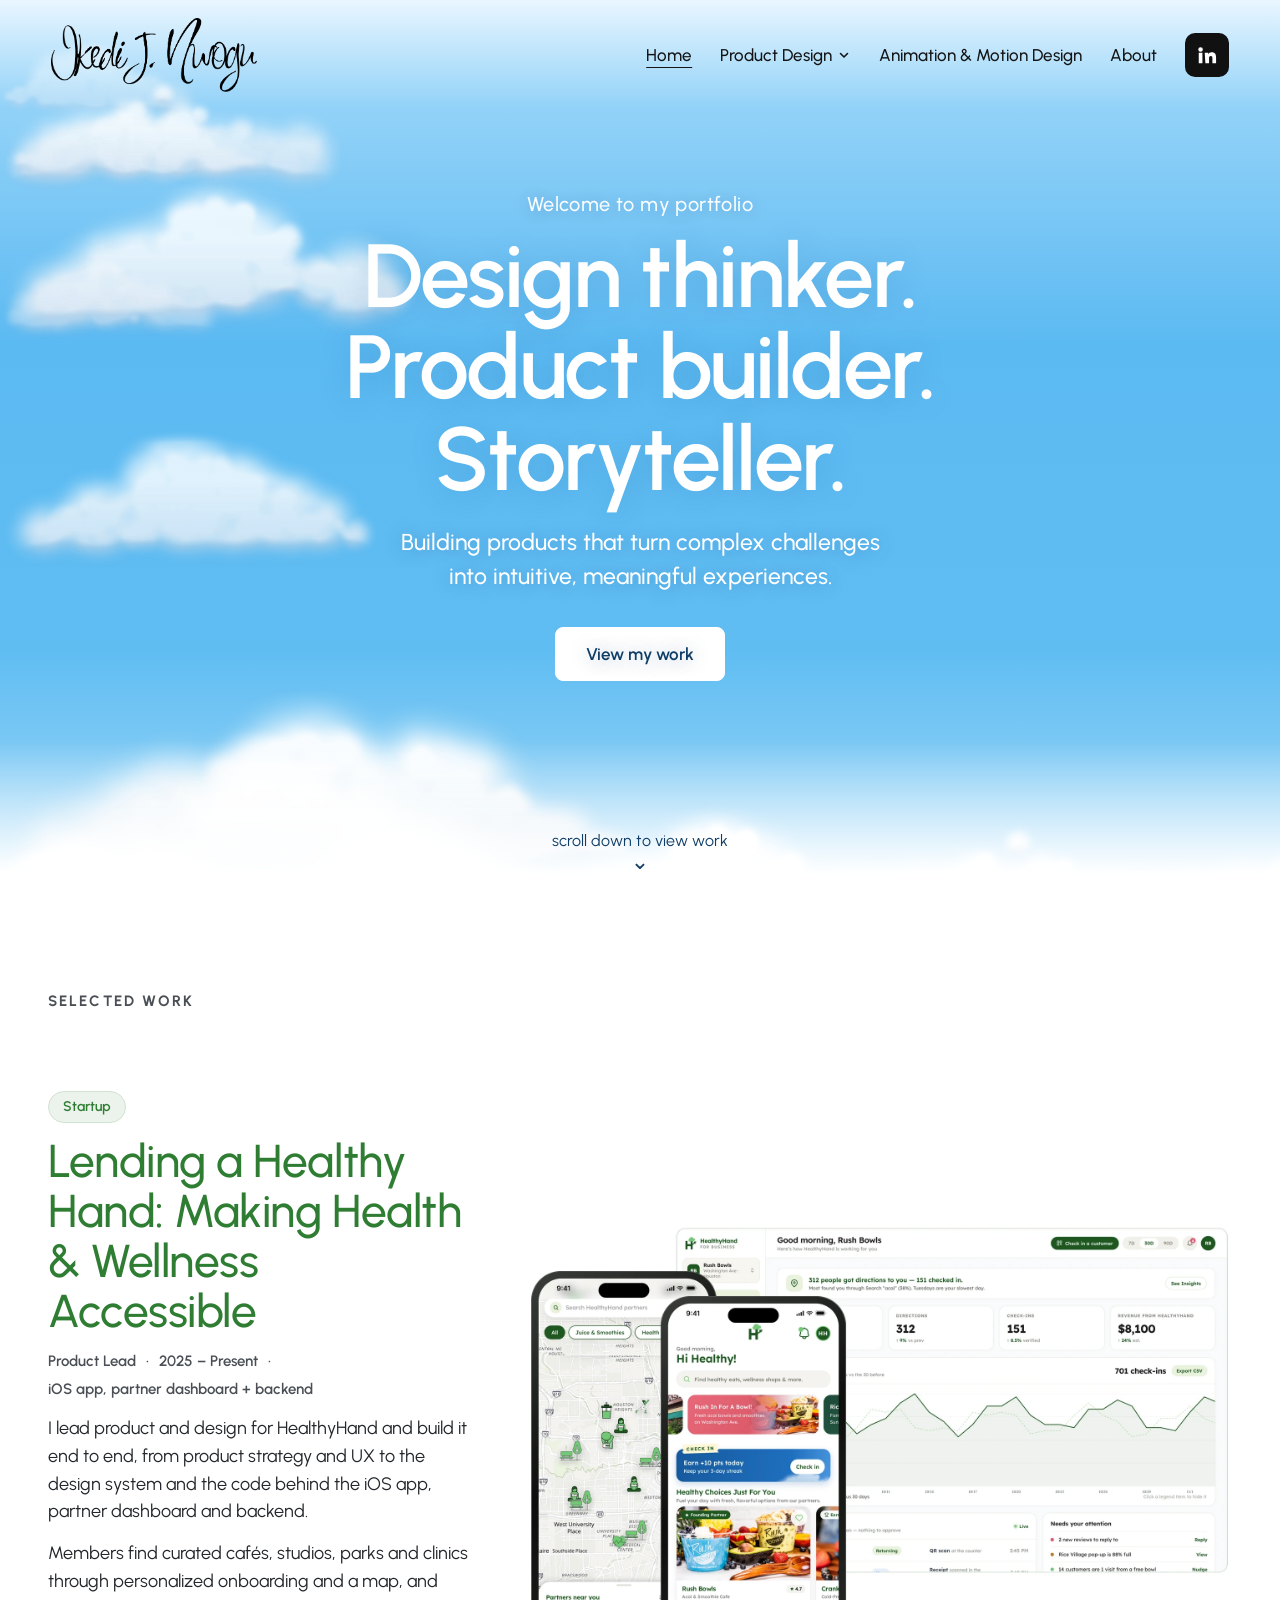
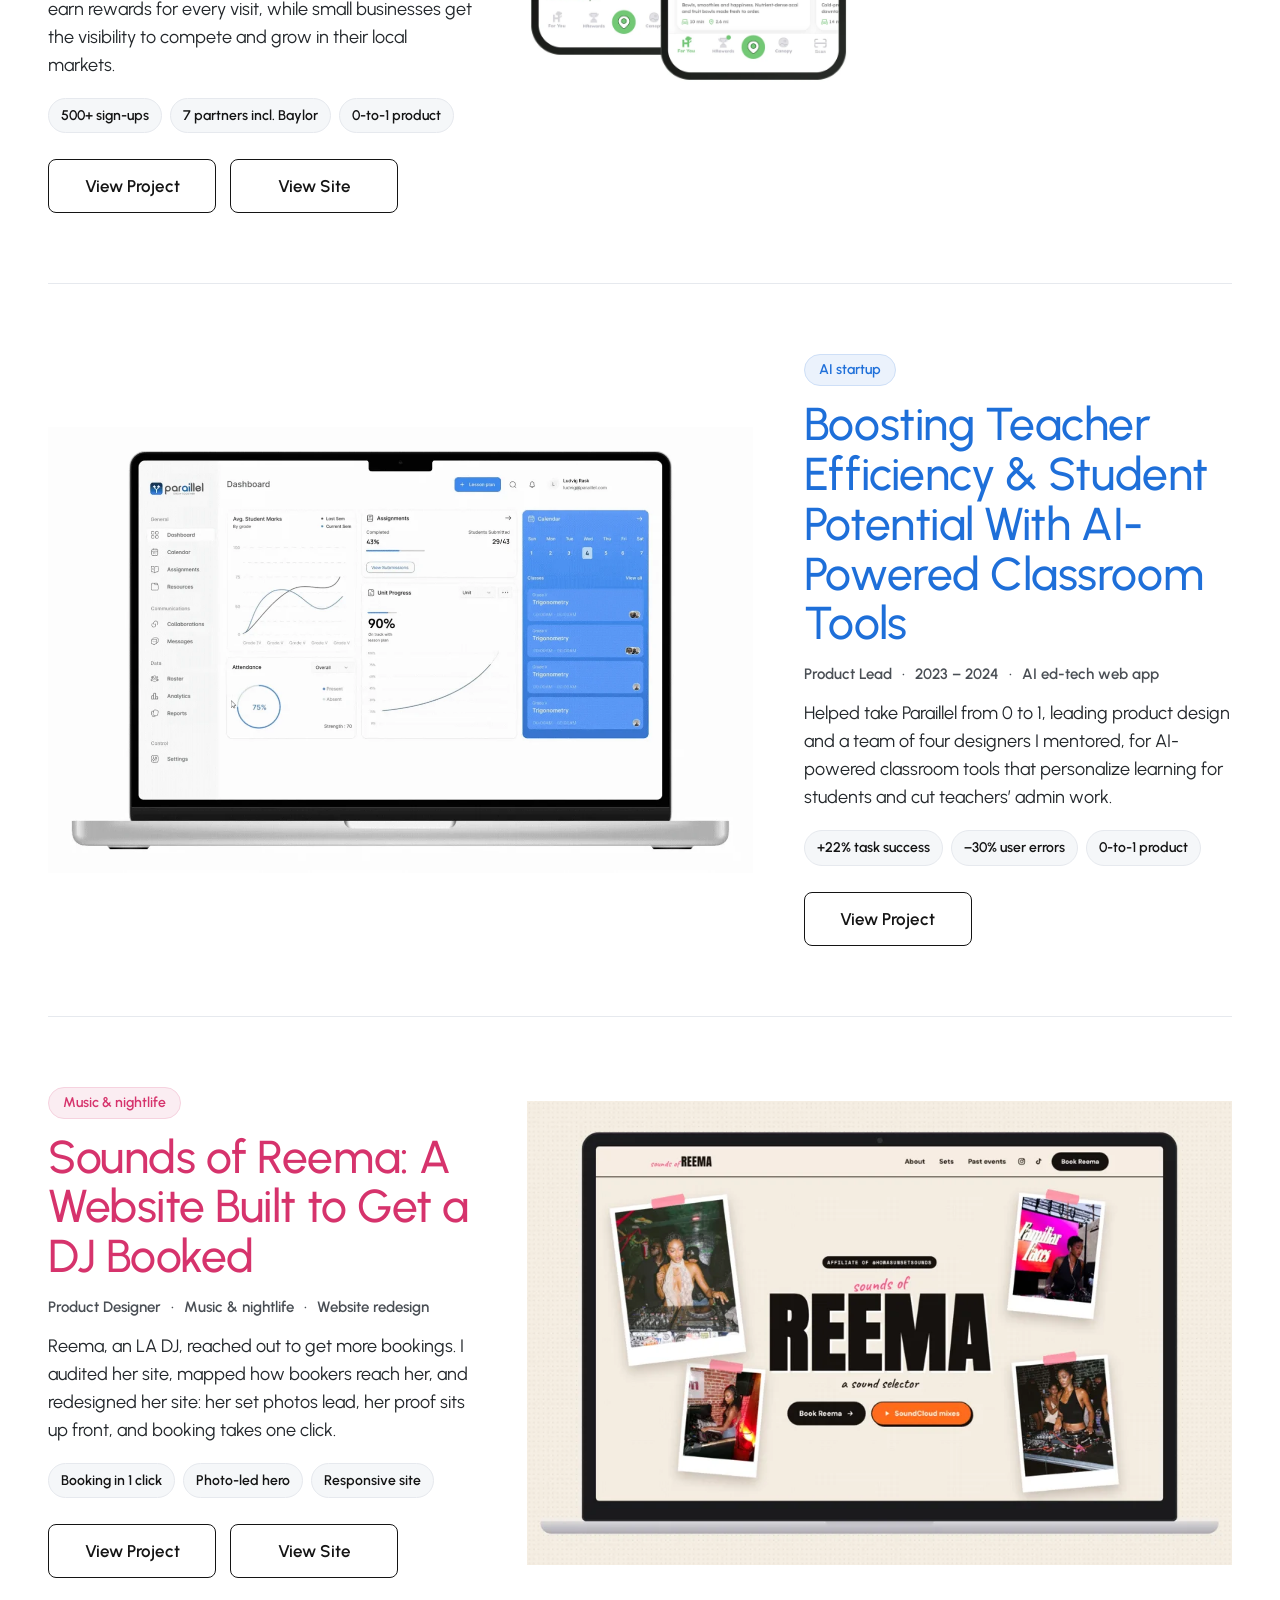
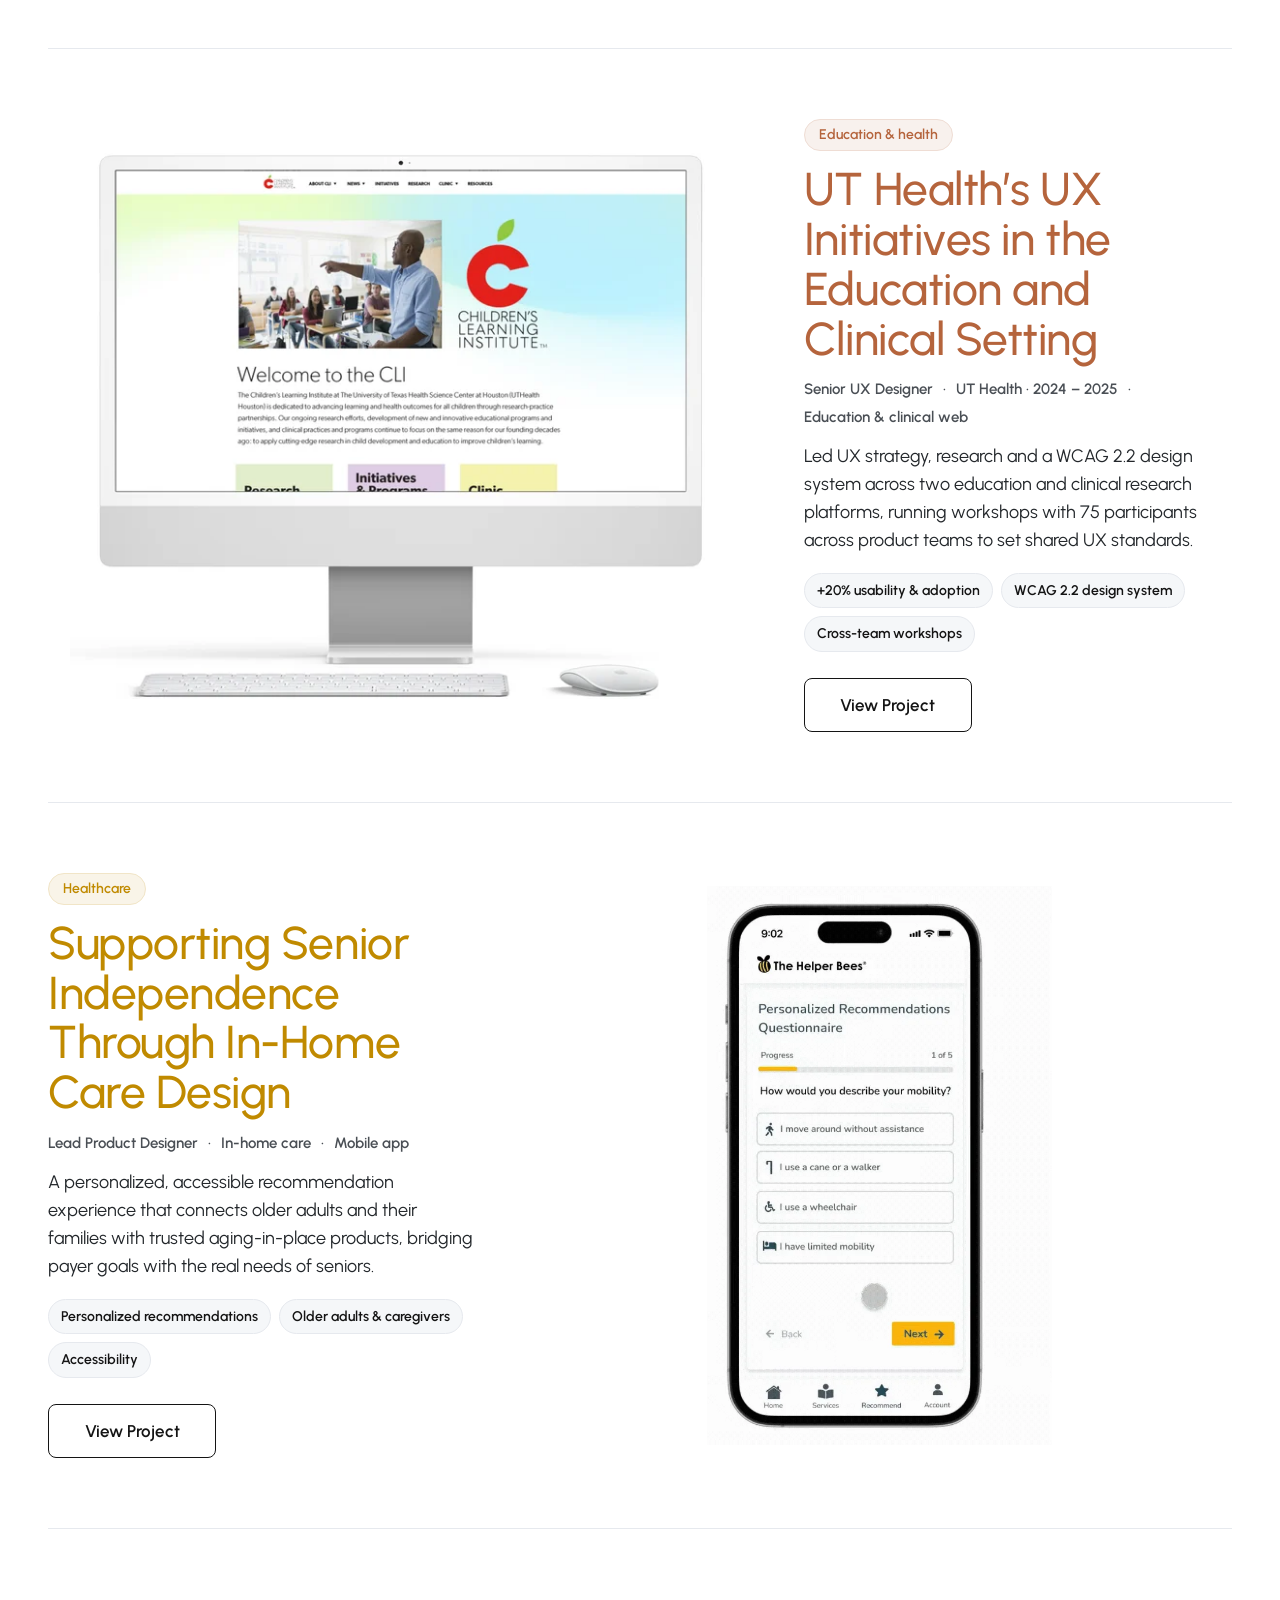
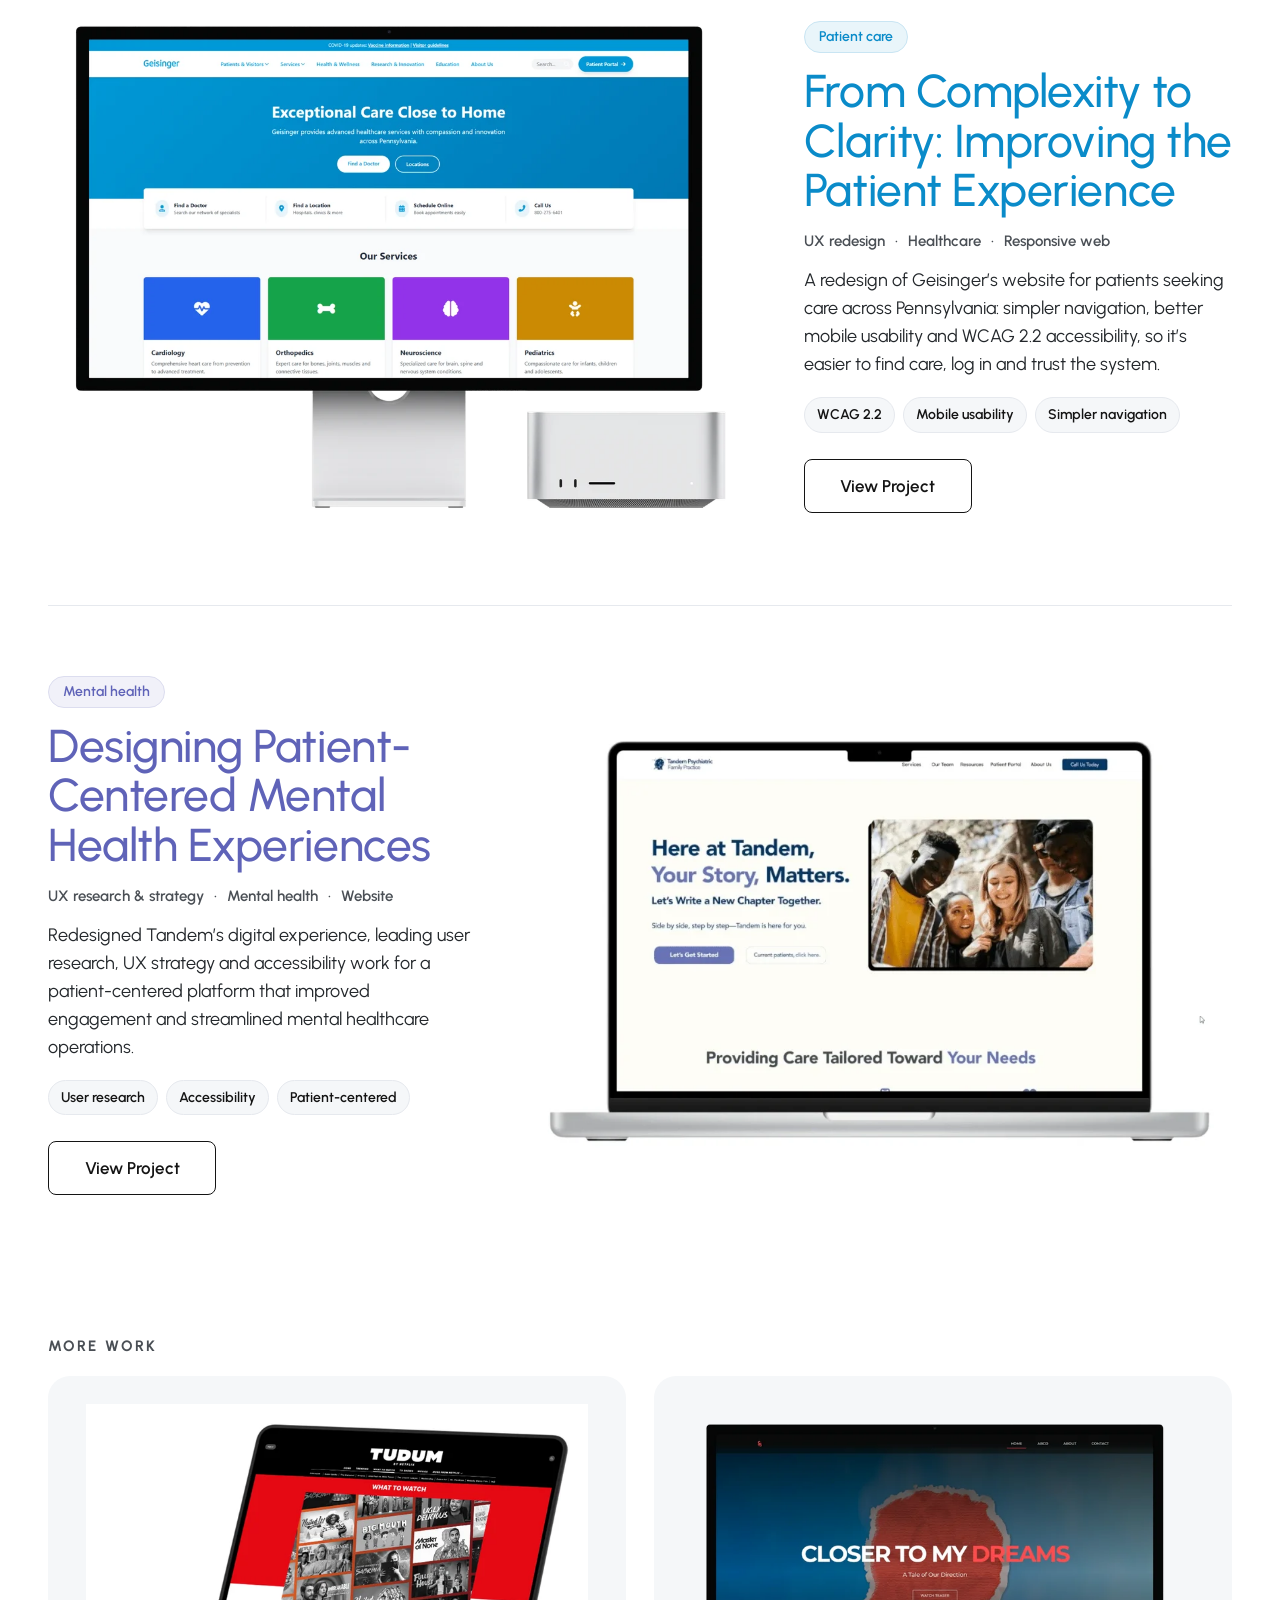
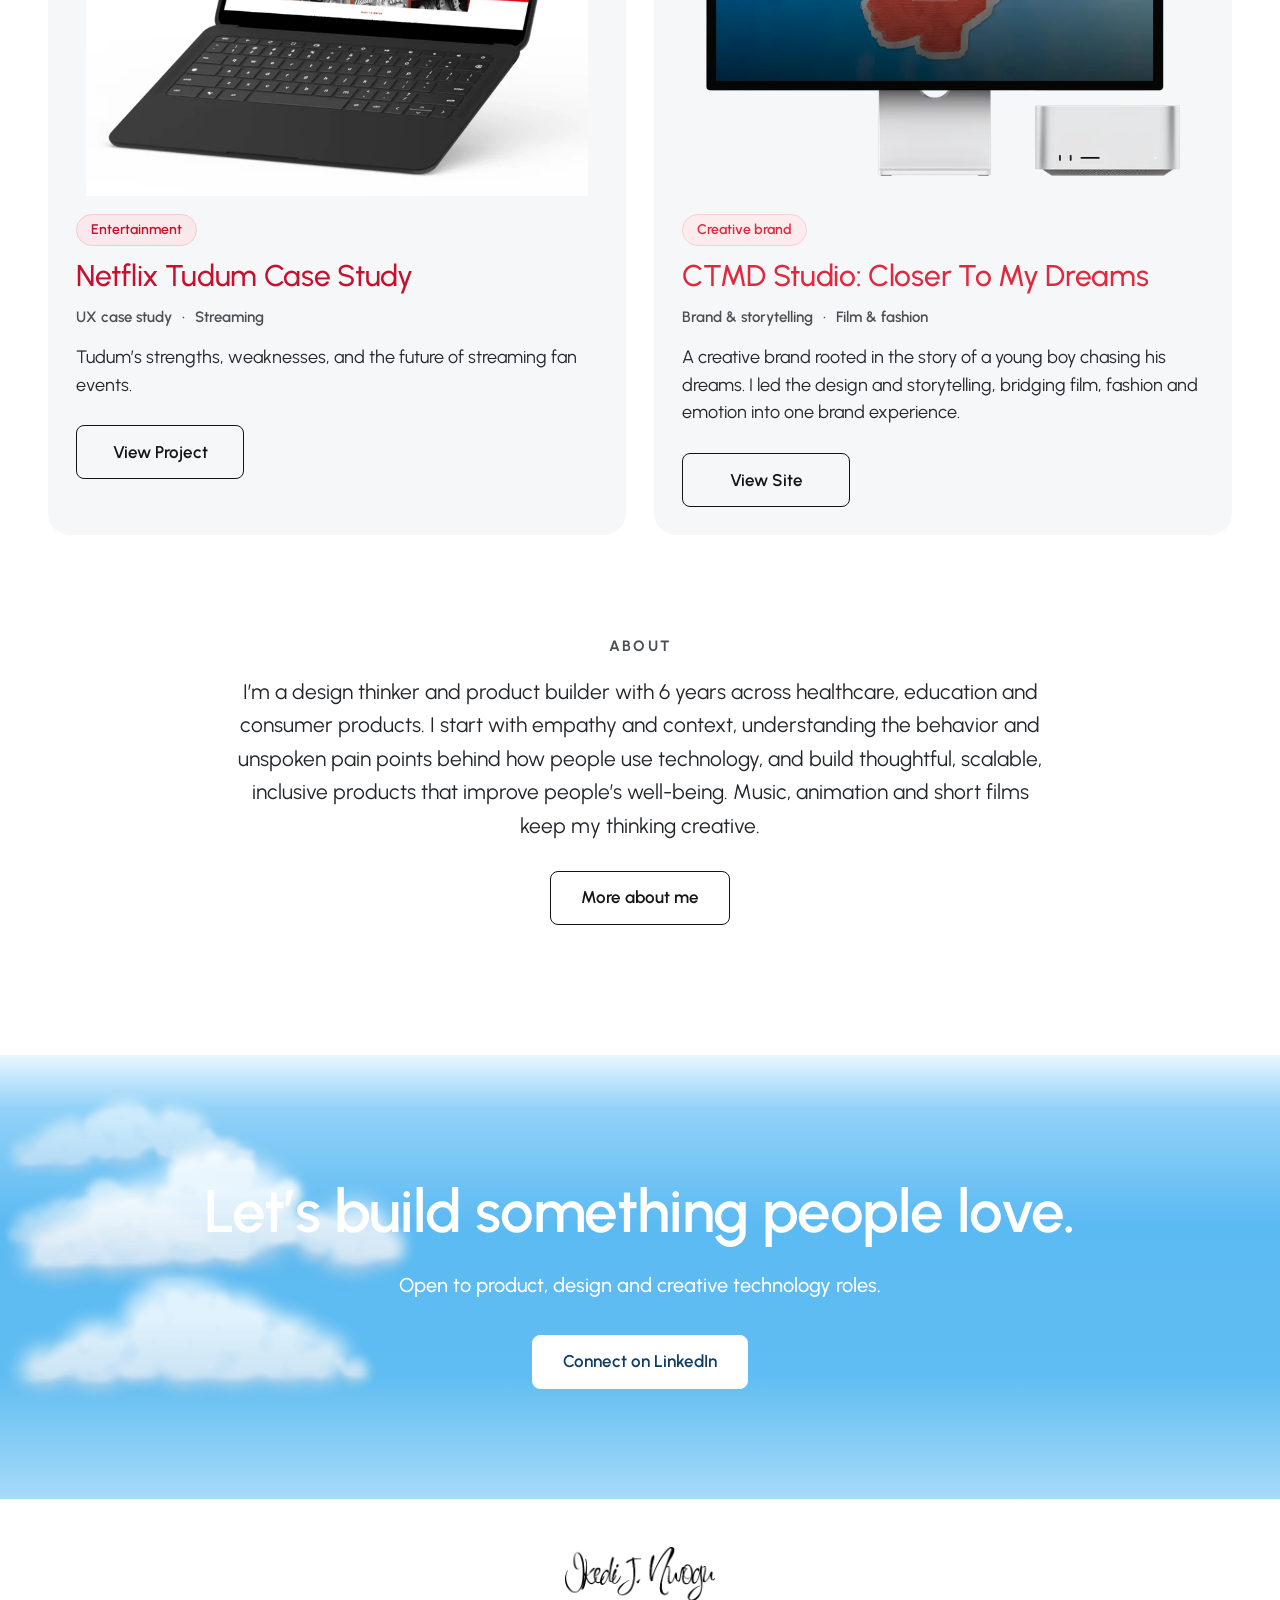
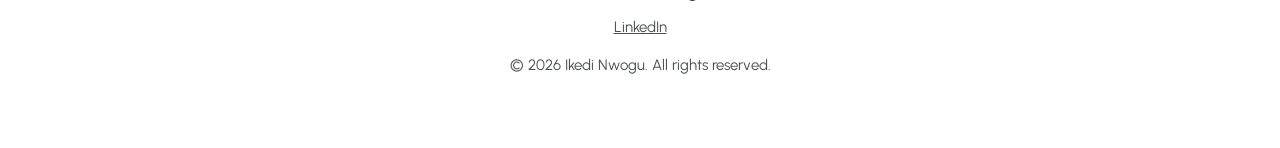
==== index.html @ 401be62c "Say site, not prototype, for Sounds of Reema; shorten HealthyHand to 500+ sign-ups Sounds of Reema: " ====
<!doctype html>
<html lang="en">
<head>
<meta charset="utf-8">
<meta name="viewport" content="width=device-width, initial-scale=1">
<title>Ikedi J. Nwogu · Design thinker, product builder, storyteller</title>
<meta name="description" content="Ikedi (Justice) Nwogu builds products that turn complex challenges into intuitive, meaningful experiences.">
<meta property="og:title" content="Ikedi J. Nwogu · Design thinker, product builder, storyteller">
<meta property="og:description" content="Ikedi (Justice) Nwogu builds products that turn complex challenges into intuitive, meaningful experiences.">
<meta property="og:image" content="https://www.ijnwogu.com/assets/img/og.jpg">
<meta property="og:url" content="https://www.ijnwogu.com/">
<meta name="twitter:card" content="summary_large_image">
<link rel="icon" href="assets/img/favicon.png">
<link rel="preload" href="assets/fonts/urbanist-latin-500-normal.woff2" as="font" type="font/woff2" crossorigin>
<link rel="stylesheet" href="css/site.css">
</head>
<body class="v-a">
<a class="skip" href="#main">Skip to content</a>
<header class="nav">
  <a class="logo" href="index.html" aria-label="Ikedi J. Nwogu, home"><img src="assets/img/signature.png" alt="Ikedi J. Nwogu" width="631" height="227"></a>
  <nav aria-label="Main">
    <a href="index.html" aria-current="page">Home</a>
    <div class="dd">
      <button class="dd-btn" aria-expanded="false" aria-controls="dd-cases">Product Design<svg viewBox="0 0 12 12" aria-hidden="true"><path d="M2.5 4.5 6 8l3.5-3.5" fill="none" stroke="currentColor" stroke-width="1.6" stroke-linecap="round" stroke-linejoin="round"/></svg></button>
      <div class="dd-menu" id="dd-cases"><a href="projects/healthyhand.html">Healthy Hand</a><a href="projects/paraillel.html">Paraillel</a><a href="projects/reema.html">Sounds of Reema</a><a href="projects/cli.html">UT Health X CLI</a><a href="projects/helper-bees.html">The Helper Bees</a><a href="https://ikejustis.github.io/geisinger-redesign/" target="_blank" rel="noopener">Geisinger</a><a href="projects/tandem.html">Tandem</a><a href="projects/tudum.html">Netflix Tudum Case Study</a></div>
    </div>
    <a href="motion.html">Animation &amp; Motion Design</a>
    <a href="about.html">About</a>
    <a class="li" href="https://www.linkedin.com/in/ikedi-j-nwogu-963736201/" target="_blank" rel="noopener" aria-label="LinkedIn"><svg viewBox="0 0 24 24" aria-hidden="true"><path fill="currentColor" d="M4.98 3.5a2.5 2.5 0 110 5 2.5 2.5 0 010-5zM3 9.5h4V21H3zM9.5 9.5h3.8v1.6h.06c.53-1 1.83-2.06 3.77-2.06 4.03 0 4.77 2.65 4.77 6.1V21h-4v-5.1c0-1.22-.02-2.78-1.7-2.78-1.7 0-1.96 1.33-1.96 2.7V21h-4z"/></svg></a>
  </nav>
</header>
<section class="sky hero" aria-label="Introduction">
  <div class="skyfx" aria-hidden="true">
  <div class="layer far" data-depth=".25"><img class="dc" src="assets/img/sky/cloud-0.webp" alt="" style="--top:14%;--w:260px;--dur:140s;--delay:-20s;--o:0.55"><img class="dc" src="assets/img/sky/cloud-3.webp" alt="" style="--top:30%;--w:220px;--dur:160s;--delay:-95s;--o:0.45"><img class="dc" src="assets/img/sky/cloud-5.webp" alt="" style="--top:8%;--w:200px;--dur:150s;--delay:-60s;--o:0.4"></div>
  <div class="layer mid" data-depth=".6"><img class="dc" src="assets/img/sky/cloud-1.webp" alt="" style="--top:22%;--w:420px;--dur:95s;--delay:-10s;--o:0.85"><img class="dc" src="assets/img/sky/cloud-2.webp" alt="" style="--top:48%;--w:380px;--dur:110s;--delay:-70s;--o:0.8"><img class="dc" src="assets/img/sky/cloud-4.webp" alt="" style="--top:12%;--w:340px;--dur:100s;--delay:-45s;--o:0.75"></div>
  <div class="layer near" data-depth="1"><img class="dc" src="assets/img/sky/cloud-0.webp" alt="" style="--top:74%;--w:640px;--dur:70s;--delay:-30s;--o:0.95"><img class="dc" src="assets/img/sky/cloud-2.webp" alt="" style="--top:80%;--w:560px;--dur:80s;--delay:-5s;--o:0.9"></div></div>
<div class="bank" aria-hidden="true"><img src="assets/img/sky/cloud-0.webp" alt="" style="--i:0"><img src="assets/img/sky/cloud-2.webp" alt="" style="--i:1"><img src="assets/img/sky/cloud-1.webp" alt="" style="--i:2"><img src="assets/img/sky/cloud-4.webp" alt="" style="--i:3"><img src="assets/img/sky/cloud-0.webp" alt="" style="--i:4"></div>
  <div class="hero-in">
    <p class="eyebrow">Welcome to my portfolio</p>
    <h1>Design thinker.<br>Product builder.<br>Storyteller.</h1>
    <p class="lede">Building products that turn complex challenges into intuitive, meaningful experiences.</p>
    <div class="hero-btns"><a class="btn solid" href="#work">View my work</a></div>
  </div>
  <a class="scroll" href="#work">scroll down to view work<span aria-hidden="true">⌄</span></a>
</section>
<main id="main" class="work">
  <span id="work" class="anchor"></span>
  <h2 class="sec">Selected work</h2>
  <article class="row" id="healthyhand"><div class="txt"><p class="pill" style="--c:#2E7D32">Startup</p><h3 class="ttl" style="color:#2E7D32">Lending a Healthy Hand: Making Health &amp; Wellness Accessible</h3><p class="meta">Product Lead<span aria-hidden="true">·</span>2025 – Present<span aria-hidden="true">·</span>iOS app, partner dashboard + backend</p><p class="body">I lead product and design for HealthyHand and build it end to end, from product strategy and UX to the design system and the code behind the iOS app, partner dashboard and backend.</p><p class="body">Members find curated cafés, studios, parks and clinics through personalized onboarding and a map, and earn rewards for every visit, while small businesses get the visibility to compete and grow in their local markets.</p><ul class="chips"><li>500+ sign-ups</li><li>7 partners incl. Baylor</li><li>0-to-1 product</li></ul><div class="btns"><a class="btn" href="projects/healthyhand.html">View Project</a><a class="btn" href="https://www.healthyhand.co" target="_blank" rel="noopener">View Site</a></div></div><div class="pic"><img class="shot" src="assets/img/healthyhand.webp" alt="HealthyHand For You and Map screens on two iPhones in front of the partner business dashboard" loading="lazy" decoding="async"></div></article><article class="row flip" id="paraillel"><div class="txt"><p class="pill" style="--c:#1E6FD9">AI startup</p><h3 class="ttl" style="color:#1E6FD9">Boosting Teacher Efficiency &amp; Student Potential With AI-Powered Classroom Tools</h3><p class="meta">Product Lead<span aria-hidden="true">·</span>2023 – 2024<span aria-hidden="true">·</span>AI ed-tech web app</p><p class="body">Helped take Paraillel from 0 to 1, leading product design and a team of four designers I mentored, for AI-powered classroom tools that personalize learning for students and cut teachers’ admin work.</p><ul class="chips"><li>+22% task success</li><li>−30% user errors</li><li>0-to-1 product</li></ul><div class="btns"><a class="btn" href="projects/paraillel.html">View Project</a></div></div><div class="pic"><video class="shot" src="assets/video/paraillel.mp4" poster="assets/img/paraillel.webp" autoplay muted loop playsinline preload="metadata" aria-label="Walkthrough of the Paraillel teacher dashboard and assignments on a laptop"></video></div></article><article class="row" id="reema"><div class="txt"><p class="pill" style="--c:#D6336C">Music &amp; nightlife</p><h3 class="ttl" style="color:#D6336C">Sounds of Reema: A Website Built to Get a DJ Booked</h3><p class="meta">Product Designer<span aria-hidden="true">·</span>Music &amp; nightlife<span aria-hidden="true">·</span>Website redesign</p><p class="body">Reema, an LA DJ, reached out to get more bookings. I audited her site, mapped how bookers reach her, and redesigned her site: her set photos lead, her proof sits up front, and booking takes one click.</p><ul class="chips"><li>Booking in 1 click</li><li>Photo-led hero</li><li>Responsive site</li></ul><div class="btns"><a class="btn" href="projects/reema.html">View Project</a><a class="btn" href="projects/reema-prototype/">View Site</a></div></div><div class="pic"><img class="shot" src="assets/img/reema.webp" alt="The redesigned Sounds of Reema site on a laptop" loading="lazy" decoding="async"></div></article><article class="row flip" id="cli"><div class="txt"><p class="pill" style="--c:#B5643C">Education &amp; health</p><h3 class="ttl" style="color:#B5643C">UT Health’s UX Initiatives in the Education and Clinical Setting</h3><p class="meta">Senior UX Designer<span aria-hidden="true">·</span>UT Health · 2024 – 2025<span aria-hidden="true">·</span>Education &amp; clinical web</p><p class="body">Led UX strategy, research and a WCAG 2.2 design system across two education and clinical research platforms, running workshops with 75 participants across product teams to set shared UX standards.</p><ul class="chips"><li>+20% usability &amp; adoption</li><li>WCAG 2.2 design system</li><li>Cross-team workshops</li></ul><div class="btns"><a class="btn" href="projects/cli.html">View Project</a></div></div><div class="pic"><img class="shot" src="assets/img/cli.webp" alt="Children’s Learning Institute website on an iMac" loading="lazy" decoding="async"></div></article><article class="row" id="helperbees"><div class="txt"><p class="pill" style="--c:#C08A00">Healthcare</p><h3 class="ttl" style="color:#C08A00">Supporting Senior Independence Through In-Home Care Design</h3><p class="meta">Lead Product Designer<span aria-hidden="true">·</span>In-home care<span aria-hidden="true">·</span>Mobile app</p><p class="body">A personalized, accessible recommendation experience that connects older adults and their families with trusted aging-in-place products, bridging payer goals with the real needs of seniors.</p><ul class="chips"><li>Personalized recommendations</li><li>Older adults &amp; caregivers</li><li>Accessibility</li></ul><div class="btns"><a class="btn" href="projects/helper-bees.html">View Project</a></div></div><div class="pic"><video class="shot tall" src="assets/video/hb-flow.mp4" poster="assets/img/hb/flow-poster.webp" autoplay muted loop playsinline preload="metadata" aria-label="The Helper Bees recommendations questionnaire on an iPhone, step by step"></video></div></article><article class="row flip" id="geisinger"><div class="txt"><p class="pill" style="--c:#0A8BC9">Patient care</p><h3 class="ttl" style="color:#0A8BC9">From Complexity to Clarity: Improving the Patient Experience</h3><p class="meta">UX redesign<span aria-hidden="true">·</span>Healthcare<span aria-hidden="true">·</span>Responsive web</p><p class="body">A redesign of Geisinger’s website for patients seeking care across Pennsylvania: simpler navigation, better mobile usability and WCAG 2.2 accessibility, so it’s easier to find care, log in and trust the system.</p><ul class="chips"><li>WCAG 2.2</li><li>Mobile usability</li><li>Simpler navigation</li></ul><div class="btns"><a class="btn" href="https://ikejustis.github.io/geisinger-redesign/" target="_blank" rel="noopener">View Project</a></div></div><div class="pic"><img class="shot" src="assets/img/geisinger.webp" alt="Redesigned Geisinger website on a desktop monitor" loading="lazy" decoding="async"></div></article><article class="row" id="tandem"><div class="txt"><p class="pill" style="--c:#5F63B8">Mental health</p><h3 class="ttl" style="color:#5F63B8">Designing Patient-Centered Mental Health Experiences</h3><p class="meta">UX research &amp; strategy<span aria-hidden="true">·</span>Mental health<span aria-hidden="true">·</span>Website</p><p class="body">Redesigned Tandem’s digital experience, leading user research, UX strategy and accessibility work for a patient-centered platform that improved engagement and streamlined mental healthcare operations.</p><ul class="chips"><li>User research</li><li>Accessibility</li><li>Patient-centered</li></ul><div class="btns"><a class="btn" href="projects/tandem.html">View Project</a></div></div><div class="pic"><img class="shot" src="assets/img/tandem.webp" alt="Tandem Psychiatric website on a laptop" loading="lazy" decoding="async"></div></article>
  <section class="more" aria-labelledby="more-h"><h2 id="more-h" class="sec">More work</h2><div class="more-grid"><article class="mini" id="tudum"><div class="pic"><img class="shot" src="assets/img/tudum.webp" alt="Netflix Tudum site on a laptop" loading="lazy" decoding="async"></div><div class="txt"><p class="pill" style="--c:#C8102E">Entertainment</p><h3 class="ttl" style="color:#C8102E">Netflix Tudum Case Study</h3><p class="meta">UX case study<span aria-hidden="true">·</span>Streaming</p><p class="body">Tudum’s strengths, weaknesses, and the future of streaming fan events.</p><div class="btns"><a class="btn" href="projects/tudum.html">View Project</a></div></div></article><article class="mini" id="ctmd"><div class="pic"><img class="shot" src="assets/img/ctmd.webp" alt="CTMD Studio website on a desktop monitor" loading="lazy" decoding="async"></div><div class="txt"><p class="pill" style="--c:#E0283F">Creative brand</p><h3 class="ttl" style="color:#E0283F">CTMD Studio: Closer To My Dreams</h3><p class="meta">Brand &amp; storytelling<span aria-hidden="true">·</span>Film &amp; fashion</p><p class="body">A creative brand rooted in the story of a young boy chasing his dreams. I led the design and storytelling, bridging film, fashion and emotion into one brand experience.</p><div class="btns"><a class="btn" href="https://www.ctmdstudio.com/#home-section" target="_blank" rel="noopener">View Site</a></div></div></article></div></section>
  <section class="about" aria-labelledby="about-h">
    <h2 id="about-h" class="sec">About</h2>
    <p>I’m a design thinker and product builder with 6 years across healthcare, education and consumer products. I start with empathy and context, understanding the behavior and unspoken pain points behind how people use technology, and build thoughtful, scalable, inclusive products that improve people’s well-being. Music, animation and short films keep my thinking creative.</p>
    <a class="btn" href="about.html">More about me</a>
  </section>
</main>
<section class="sky contact" aria-labelledby="contact-h">
  <div class="skyfx" aria-hidden="true">
  <div class="layer far" data-depth=".25"><img class="dc" src="assets/img/sky/cloud-0.webp" alt="" style="--top:14%;--w:260px;--dur:140s;--delay:-20s;--o:0.55"><img class="dc" src="assets/img/sky/cloud-3.webp" alt="" style="--top:30%;--w:220px;--dur:160s;--delay:-95s;--o:0.45"></div>
  <div class="layer mid" data-depth=".6"><img class="dc" src="assets/img/sky/cloud-1.webp" alt="" style="--top:22%;--w:420px;--dur:95s;--delay:-10s;--o:0.85"><img class="dc" src="assets/img/sky/cloud-2.webp" alt="" style="--top:48%;--w:380px;--dur:110s;--delay:-70s;--o:0.8"></div></div>
  <h2 id="contact-h">Let’s build something people love.</h2>
  <p>Open to product, design and creative technology roles.</p>
  <div class="hero-btns"><a class="btn solid" href="https://www.linkedin.com/in/ikedi-j-nwogu-963736201/" target="_blank" rel="noopener">Connect on LinkedIn</a></div>
</section>
<footer class="foot">
  <img src="assets/img/signature.png" alt="Ikedi J. Nwogu" width="631" height="227">
  <p><a class="foot-li" href="https://www.linkedin.com/in/ikedi-j-nwogu-963736201/" target="_blank" rel="noopener">LinkedIn</a></p>
  <p>© <span id="yr">2026</span> Ikedi Nwogu. All rights reserved.</p>
</footer>
<script>
document.getElementById('yr').textContent = new Date().getFullYear();
/* Every page opens at the top: clicking a project, in the list or the dropdown, starts its case study
   from the beginning. Links to a section (#…) and the browser's Back button keep their place. */
(function () {
  var entry = performance.getEntriesByType && performance.getEntriesByType('navigation')[0];
  if (location.hash || (entry && entry.type !== 'navigate')) return;
  /* Keep putting it back at the top while the page settles, until the visitor scrolls themselves. */
  var moved = false;
  ['wheel', 'touchstart', 'keydown'].forEach(function (t) { addEventListener(t, function () { moved = true; }, { passive: true, once: true }); });
  function toTop() { if (!moved) window.scrollTo({ top: 0, left: 0, behavior: 'instant' }); }
  toTop(); addEventListener('load', function () { toTop(); setTimeout(toTop, 150); setTimeout(toTop, 450); });
})();
/* The logo goes to the top of the home page. On the home page itself it glides back up. */
(function () {
  var logo = document.querySelector('.logo');
  if (!logo) return;
  logo.addEventListener('click', function (e) {
    if (new URL(logo.href, location.href).pathname !== location.pathname) return;
    e.preventDefault();
    var still = matchMedia('(prefers-reduced-motion: reduce)').matches;
    window.scrollTo({ top: 0, behavior: still ? 'instant' : 'smooth' });
    if (location.hash) history.replaceState(null, '', location.pathname + location.search);
  });
})();
/* Product Design dropdown: opens on hover (desktop) and on tap or Enter;
   Escape or a click elsewhere closes it. */
(function () {
  var dd = document.querySelector('.dd'), btn = dd && dd.querySelector('.dd-btn');
  if (!btn) return;
  function set(open) { dd.classList.toggle('open', open); btn.setAttribute('aria-expanded', open); }
  btn.addEventListener('click', function () { set(!dd.classList.contains('open')); });
  document.addEventListener('click', function (e) { if (!dd.contains(e.target)) set(false); });
  document.addEventListener('keydown', function (e) { if (e.key === 'Escape' && dd.classList.contains('open')) { set(false); btn.focus(); } });
})();
/* Living sky parallax: each cloud layer moves with the mouse and the scroll by its depth. */
(function () {
  var layers = [].slice.call(document.querySelectorAll('.skyfx .layer'));
  if (!layers.length || matchMedia('(prefers-reduced-motion: reduce)').matches) return;
  var mx = 0, my = 0, queued = false;
  function apply() {
    queued = false;
    layers.forEach(function (l) {
      var d = +l.dataset.depth, top = l.parentNode.getBoundingClientRect().top;
      l.style.transform = 'translate3d(' + (mx * d * 28) + 'px,' + (my * d * 16 + Math.min(0, top) * d * .35) + 'px,0)';
    });
  }
  function queue() { if (!queued) { queued = true; requestAnimationFrame(apply); } }
  addEventListener('pointermove', function (e) { mx = e.clientX / innerWidth - .5; my = e.clientY / innerHeight - .5; queue(); }, { passive: true });
  addEventListener('scroll', queue, { passive: true });
})();
</script>
</body>
</html>
---- css/site.css ----
/* Ikedi J. Nwogu portfolio. Body classes: v-a (classic rows), v-b (sky behind
   everything, projects on white cards), v-c (sky hero, grid of tiles). */
@font-face { font-family: Urbanist; src: url(../assets/fonts/urbanist-latin-300-normal.woff2) format('woff2'); font-weight: 300; font-display: swap; }
@font-face { font-family: Urbanist; src: url(../assets/fonts/urbanist-latin-400-normal.woff2) format('woff2'); font-weight: 400; font-display: swap; }
@font-face { font-family: Urbanist; src: url(../assets/fonts/urbanist-latin-500-normal.woff2) format('woff2'); font-weight: 500; font-display: swap; }
@font-face { font-family: Urbanist; src: url(../assets/fonts/urbanist-latin-600-normal.woff2) format('woff2'); font-weight: 600; font-display: swap; }
@font-face { font-family: Urbanist; src: url(../assets/fonts/urbanist-latin-700-normal.woff2) format('woff2'); font-weight: 700; font-display: swap; }

:root {
  --ink: #141414; --muted: #4a4f55; --line: #e6e9ee; --bg: #ffffff; --soft: #f5f7f9;
  --sky: linear-gradient(180deg, #e9f6ff 0%, #92d2f8 12%, #5cbaf2 38%, #5fbdf2 72%, #a6daf8 100%);
  --max: 1240px; --r: 22px;
}
* { box-sizing: border-box; }
html { scroll-behavior: smooth; }
body { margin: 0; font-family: Urbanist, system-ui, -apple-system, 'Segoe UI', sans-serif; color: var(--ink); background: var(--bg); font-size: 18px; line-height: 1.55; -webkit-font-smoothing: antialiased; }
img { max-width: 100%; display: block; }
a { color: inherit; }
.skip { position: absolute; left: -999px; top: 8px; background: #fff; padding: 8px 14px; border-radius: 8px; z-index: 50; }
.skip:focus { left: 12px; }
:focus-visible { outline: 3px solid #1E6FD9; outline-offset: 3px; border-radius: 6px; }

/* ── Nav ── */
.nav { position: absolute; top: 0; left: 0; right: 0; z-index: 10; display: flex; align-items: center; justify-content: space-between; padding: 18px clamp(20px, 4vw, 64px); }
.logo img { height: 74px; width: auto; }
.nav nav { display: flex; align-items: center; gap: clamp(14px, 2.2vw, 32px); font-size: 17px; font-weight: 500; }
.nav nav a { text-decoration: none; }
.nav nav a:not(.li):hover { text-decoration: underline; text-underline-offset: 6px; }
.li { width: 44px; height: 44px; border-radius: 10px; background: #111; color: #fff; display: grid; place-items: center; }
.li svg { width: 22px; height: 22px; }

/* ── Sky ── */
.sky { position: relative; overflow: hidden; background: var(--sky); color: #fff; }
.cl { position: absolute; pointer-events: none; user-select: none; opacity: .9; animation: drift 60s linear infinite alternate; }
.c0 { width: 620px; left: -160px; bottom: -40px; }
.c1 { width: 560px; right: -140px; top: 90px; animation-duration: 75s; }
.c4 { width: 420px; left: 38%; top: 54%; opacity: .55; animation-duration: 90s; }
@keyframes drift { from { transform: translateX(0); } to { transform: translateX(80px); } }
@media (prefers-reduced-motion: reduce) { .cl { animation: none; } html { scroll-behavior: auto; } }

.hero { min-height: 100vh; display: flex; flex-direction: column; justify-content: center; align-items: center; text-align: center; padding: 140px 24px 90px; }
.hero-in { position: relative; z-index: 2; max-width: 980px; }
.eyebrow { margin: 0 0 10px; font-size: 20px; font-weight: 500; letter-spacing: .02em; opacity: .95; }
.hero h1 { margin: 0; font-size: clamp(44px, 7vw, 92px); line-height: 1.02; font-weight: 600; letter-spacing: -.02em; text-shadow: 0 2px 30px rgba(20, 80, 140, .18); }
.lede { margin: 22px auto 0; max-width: 620px; text-wrap: balance; font-size: clamp(18px, 2vw, 23px); font-weight: 500; line-height: 1.45; }
.hero-btns { display: flex; gap: 14px; justify-content: center; flex-wrap: wrap; margin-top: 34px; }
.scroll { position: absolute; bottom: 26px; left: 50%; transform: translateX(-50%); z-index: 2; text-decoration: none; font-size: 16px; display: flex; flex-direction: column; align-items: center; line-height: 1.1; }
.scroll span { font-size: 22px; }

/* ── Buttons ── */
.btn { display: inline-flex; align-items: center; justify-content: center; min-height: 54px; padding: 0 30px; border: 1.5px solid var(--ink); border-radius: 8px; text-decoration: none; font-weight: 600; font-size: 17px; background: transparent; transition: background .2s, color .2s, transform .2s; }
.btn:hover { background: var(--ink); color: #fff; }
.btn.solid { background: #fff; color: #0f3d66; border-color: #fff; }
.btn.solid:hover { background: #0f3d66; color: #fff; border-color: #0f3d66; }
.btn.ghost { color: #fff; border-color: rgba(255, 255, 255, .85); }
.btn.ghost:hover { background: rgba(255, 255, 255, .18); }

/* ── Work ── */
.work { max-width: 1360px; margin: 0 auto; padding: 90px clamp(20px, 4vw, 48px) 40px; }
.sec { margin: 0 0 8px; font-size: 15px; font-weight: 700; letter-spacing: .14em; text-transform: uppercase; color: var(--muted); }
.ttl { margin: 0; font-size: clamp(32px, 3.6vw, 48px); line-height: 1.08; font-weight: 500; letter-spacing: -.01em; }
.meta { margin: 14px 0 0; font-size: 15px; font-weight: 600; color: var(--muted); display: flex; flex-wrap: wrap; gap: 4px 10px; }
.body { margin: 14px 0 0; color: #23272b; max-width: 560px; }
.chips { list-style: none; padding: 0; margin: 18px 0 0; display: flex; flex-wrap: wrap; gap: 8px; }
.chips li { font-size: 14px; font-weight: 600; padding: 6px 12px; border-radius: 999px; background: var(--soft); border: 1px solid var(--line); }
.btns { display: flex; gap: 14px; flex-wrap: wrap; margin-top: 26px; }
/* Every project button is the same size, whatever its label. */
.btns .btn { min-width: 168px; }

.row { display: grid; grid-template-columns: minmax(0, .82fr) minmax(0, 1.35fr); gap: clamp(28px, 4vw, 64px); align-items: center; padding: 70px 0; }
.row.flip { grid-template-columns: minmax(0, 1.35fr) minmax(0, .82fr); }
.row + .row { border-top: 1px solid var(--line); }
.row.flip .txt { order: 2; }
.row .shot { width: 100%; height: auto; max-height: 600px; object-fit: contain; }
.row .shot.tall { width: auto; max-width: 100%; max-height: 560px; margin: 0 auto; }
video.shot { display: block; }

.more { margin-top: 70px; }
.more-grid { display: grid; grid-template-columns: 1fr 1fr; gap: 28px; margin-top: 18px; }
.mini { background: var(--soft); border-radius: var(--r); padding: 28px; display: flex; flex-direction: column; gap: 18px; }
.mini .ttl { font-size: 30px; }
.mini .shot { width: 100%; aspect-ratio: 4 / 3; object-fit: contain; }

.about { margin: 100px auto 90px; max-width: 820px; text-align: center; }
.about p { font-size: 21px; line-height: 1.6; margin: 16px 0 28px; color: #23272b; }

.contact { text-align: center; padding: 110px 24px; }
.contact h2 { position: relative; z-index: 2; margin: 0; font-size: clamp(34px, 5vw, 60px); font-weight: 600; letter-spacing: -.01em; }
.contact p { position: relative; z-index: 2; margin: 12px 0 0; font-size: 20px; font-weight: 500; }
.contact .hero-btns { position: relative; z-index: 2; }

.foot { text-align: center; padding: 48px 20px 56px; color: var(--muted); font-size: 15px; }
.foot img { height: 54px; width: auto; margin: 0 auto 10px; }

/* ── B: sky behind the whole page, projects on white cards ── */
.v-b { background: linear-gradient(180deg, #e9f6ff 0, #92d2f8 110px, #5cbaf2 420px, #5fbdf2 55%, #8fd0f7 85%, #cfeafb 100%); }
.v-b .work::before, .v-b .work::after { content: ''; position: absolute; width: 640px; height: 230px; background: url(../assets/img/pw-cloud-0.webp) center / contain no-repeat; opacity: .75; pointer-events: none; }
.v-b .work::before { left: -260px; top: 32%; }
.v-b .work::after { right: -280px; top: 64%; background-image: url(../assets/img/pw-cloud-1.webp); }
.v-b .row, .v-b .mini, .v-b .about { position: relative; z-index: 1; }
.v-b .work { position: relative; }
.v-b .sec { color: #fff; }
.v-b .work > .sec { text-align: center; font-size: 16px; }
.v-b .row { background: #fff; border-radius: 32px; padding: 54px; margin: 26px 0; box-shadow: 0 30px 60px -30px rgba(15, 60, 110, .45); border: 0; }
.v-b .row + .row { border-top: 0; }
.v-b .more .sec { text-align: center; }
.v-b .mini { background: #fff; box-shadow: 0 30px 60px -30px rgba(15, 60, 110, .45); }
.v-b .about { background: rgba(255, 255, 255, .92); border-radius: 32px; padding: 56px; max-width: none; }
.v-b .about .sec { color: var(--muted); }
.v-b .contact, .v-b .hero { background: transparent; }
.v-b .foot { color: #0f3d66; }

/* ── C: sky hero, then a grid of tiles ── */
.v-c .hero { min-height: 86vh; }
.tiles { display: grid; grid-template-columns: repeat(6, 1fr); gap: 26px; margin-top: 18px; }
.tile { grid-column: span 3; border-radius: 28px; overflow: hidden; background: color-mix(in srgb, var(--c) 7%, #fff); border: 1px solid color-mix(in srgb, var(--c) 16%, #fff); display: flex; flex-direction: column; }
.tile.big { grid-column: span 3; }
.tile .txt .body { max-width: none; }
.tile .pic { padding: 26px 26px 0; }
.tile .shot { width: 100%; aspect-ratio: 16 / 10; object-fit: contain; }
.tile .txt { padding: 22px 28px 30px; }
.tile .ttl { font-size: 26px; }
.tile.big .ttl { font-size: 32px; }
.tile .body { font-size: 16px; }
.tile .btn { min-height: 46px; padding: 0 22px; font-size: 15px; }

/* ── Small screens ── */
@media (max-width: 900px) {
  .nav { flex-direction: column; gap: 10px; }
  .logo img { height: 56px; }
  .nav nav { font-size: 15px; gap: 14px; flex-wrap: wrap; justify-content: center; }
  .row, .row.flip, .v-b .row { grid-template-columns: 1fr; padding: 48px 0; }
  .v-b .row { padding: 30px 22px; }
  .row.flip .txt { order: 0; }
  .row .pic { order: -1; }
  .more-grid { grid-template-columns: 1fr; }
  .tiles { grid-template-columns: 1fr; }
  .tile, .tile.big { grid-column: auto; }
  .hero { padding-top: 190px; }
}

/* ── Menu: current page, Product Design dropdown, solid bar on case studies ── */
.nav nav a[aria-current="page"], .dd-btn.on { text-decoration: underline; text-underline-offset: 6px; }
.anchor { display: block; position: relative; top: -20px; }
.dd { position: relative; }
.dd-btn { font: inherit; color: inherit; background: none; border: 0; padding: 6px 0; cursor: pointer; display: inline-flex; align-items: center; gap: 6px; }
.dd-btn svg { width: 12px; height: 12px; transition: transform .2s; }
.dd-menu { position: absolute; top: 100%; right: -16px; min-width: 250px; background: #fff; border-radius: 14px; padding: 10px; box-shadow: 0 18px 40px -12px rgba(15, 50, 90, .35); display: flex; flex-direction: column; opacity: 0; visibility: hidden; transform: translateY(6px); transition: opacity .18s, transform .18s, visibility .18s; z-index: 20; }
.dd-menu a { padding: 9px 12px; border-radius: 8px; text-align: right; white-space: nowrap; }
.dd-menu a:hover, .dd-menu a:focus-visible { background: #eef6fd; text-decoration: none !important; }
.dd.open .dd-menu { opacity: 1; visibility: visible; transform: none; }
.dd.open .dd-btn svg { transform: rotate(180deg); }
@media (hover: hover) { .dd:hover .dd-menu, .dd:focus-within .dd-menu { opacity: 1; visibility: visible; transform: none; } }
.nav.solid { position: sticky; background: rgba(255, 255, 255, .92); backdrop-filter: blur(12px); -webkit-backdrop-filter: blur(12px); border-bottom: 1px solid var(--line); padding-top: 10px; padding-bottom: 10px; }
.nav.solid .logo img { height: 54px; }
.foot a { color: var(--muted); }

/* ── Case study ── */
.case { --c: #2E7D32; }
.case-hero { max-width: var(--max); margin: 0 auto; padding: 60px clamp(20px, 4vw, 48px) 30px; display: grid; grid-template-columns: 1.05fr .95fr; gap: 40px; align-items: center; position: relative; }
.ch-logo { width: min(420px, 80%); height: auto; }
.case-hero h1 { margin: 28px 0 0; font-size: clamp(42px, 5.4vw, 72px); line-height: 1.02; font-weight: 700; letter-spacing: -.02em; color: #1F5721; }
.case-hero .lede { color: #3e4a40; margin: 18px 0 0; max-width: 520px; text-wrap: pretty; }
.ch-pic img { width: 100%; max-width: 600px; height: auto; margin-left: auto; }
.facts { max-width: var(--max); margin: 0 auto; padding: 24px clamp(20px, 4vw, 48px); display: grid; grid-template-columns: repeat(4, 1fr); gap: 20px; border-top: 1px solid var(--line); border-bottom: 1px solid var(--line); }
.facts div { margin: 0; }
.facts dt { font-size: 13px; font-weight: 700; letter-spacing: .12em; text-transform: uppercase; color: var(--muted); }
.facts dd { margin: 4px 0 0; font-weight: 600; }
.glance { max-width: var(--max); margin: 40px auto 0; padding: 0 clamp(20px, 4vw, 48px); display: grid; grid-template-columns: repeat(3, 1fr); gap: 20px; }
.glance > div { background: color-mix(in srgb, var(--c) 6%, #fff); border: 1px solid color-mix(in srgb, var(--c) 14%, #fff); border-radius: var(--r); padding: 26px; }
.glance h2 { margin: 0 0 8px; font-size: 15px; font-weight: 700; letter-spacing: .12em; text-transform: uppercase; color: var(--c); }
.glance p { margin: 0; font-size: 17px; }

/* Contents rail at the page's left edge; the story gets the rest of the width. */
.case-body { max-width: 1600px; margin: 0 auto; padding: 40px clamp(20px, 4vw, 64px) 40px clamp(16px, 2.2vw, 40px); display: grid; grid-template-columns: 210px minmax(0, 1fr); gap: clamp(32px, 4vw, 72px); }
.toc { position: sticky; top: 100px; align-self: start; display: flex; flex-direction: column; gap: 2px; font-size: 15px; font-weight: 500; border-left: 2px solid var(--line); }
.toc a { text-decoration: none; color: var(--muted); padding: 6px 0 6px 16px; margin-left: -2px; border-left: 2px solid transparent; }
.toc a:hover { color: var(--ink); }
.toc a.on { color: var(--c); border-left-color: var(--c); font-weight: 600; }
.case-main { min-width: 0; max-width: 1040px; width: 100%; margin: 0 auto; }
.cs { padding: 56px 0; border-bottom: 1px solid var(--line); scroll-margin-top: 90px; }
.cs:last-child { border-bottom: 0; }
.cs .eyebrow { margin: 0; font-size: 14px; font-weight: 700; letter-spacing: .14em; text-transform: uppercase; color: var(--muted); }
.cs h2 { margin: 6px 0 18px; font-size: clamp(30px, 3.4vw, 44px); line-height: 1.1; font-weight: 600; letter-spacing: -.01em; }
.cs h3 { margin: 30px 0 8px; font-size: 21px; font-weight: 700; }
.cs p { margin: 0 0 14px; max-width: 820px; text-wrap: pretty; }
.cs .big { font-size: clamp(21px, 2.2vw, 26px); line-height: 1.4; font-weight: 500; color: #1d2a20; }
.pts { padding-left: 0; list-style: none; margin: 14px 0; max-width: 760px; }
.pts li { position: relative; padding-left: 20px; margin: 8px 0; }
.pts li::before { content: ''; position: absolute; left: 0; top: .62em; width: 8px; height: 8px; border-radius: 50%; background: var(--c); }
.pts b { color: #1d2a20; }
.split { display: grid; grid-template-columns: 1fr 1fr; gap: 36px; align-items: center; }
.split.rev { grid-template-columns: .9fr 1.1fr; }
.fig { margin: 26px 0 0; }
.fig img, .fig video { width: 100%; height: auto; border-radius: 18px; display: block; }
.fig figcaption { margin-top: 10px; font-size: 15px; color: var(--muted); }
.fig.wide img { border-radius: 0; }
.fig.film { margin: 0; }
.fig.diamond svg { width: 100%; height: auto; }
.callout { background: color-mix(in srgb, var(--c) 6%, #fff); border-left: 4px solid var(--c); border-radius: 0 var(--r) var(--r) 0; padding: 28px 32px; }
.callout p:last-child { margin-bottom: 0; }
.stats { display: grid; grid-template-columns: repeat(5, 1fr); gap: 14px; margin: 22px 0 6px; }
.stat { position: relative; background: var(--soft); border-radius: 18px; padding: 20px 18px 26px; overflow: hidden; }
.stat b { display: block; font-size: 40px; line-height: 1; font-weight: 700; color: var(--c); }
.stat span { display: block; margin-top: 8px; font-size: 15px; line-height: 1.35; color: #2b332d; }
.stat i { position: absolute; left: 0; bottom: 0; height: 6px; width: var(--w); background: var(--c); border-radius: 0 6px 6px 0; }
.personas { display: grid; grid-template-columns: 1fr; gap: 20px; margin-top: 10px; }
.persona { border: 1px solid var(--line); border-radius: var(--r); overflow: hidden; display: grid; grid-template-columns: 240px 1fr; }
.pphoto { width: 100%; height: 100%; object-fit: cover; object-position: center 20%; }
.pbody { padding: 26px 28px; }
.persona header { margin-bottom: 12px; }
.persona .av { width: 56px; height: 56px; border-radius: 50%; display: grid; place-items: center; font-weight: 700; color: #fff; background: var(--c); flex: none; }
.persona h3 { margin: 0; font-size: 22px; }
.persona header p { margin: 2px 0 0; color: var(--muted); font-size: 15px; }
.persona > p { font-size: 16px; }
.pgrid { display: grid; grid-template-columns: 1fr 1fr; gap: 16px; }
.pgrid h4 { margin: 6px 0; font-size: 14px; letter-spacing: .1em; text-transform: uppercase; color: var(--c); }
.pgrid ul { margin: 0; padding-left: 18px; font-size: 15px; }
.pgrid li { margin: 4px 0; }
.i2d { display: flex; flex-direction: column; gap: 12px; margin-top: 14px; }
.i2d-row { display: grid; grid-template-columns: 1fr 34px 1fr; gap: 12px; align-items: stretch; }
.i2d-row p { margin: 0; max-width: none; border-radius: 16px; padding: 16px 18px; font-size: 16px; }
.i2d-row p span { display: block; font-size: 12px; font-weight: 700; letter-spacing: .12em; text-transform: uppercase; margin-bottom: 4px; }
.i2d .i { background: var(--soft); }
.i2d .i span { color: var(--muted); }
.i2d .d { background: color-mix(in srgb, var(--c) 8%, #fff); }
.i2d .d span { color: var(--c); }
.i2d .arrow { align-self: center; text-align: center; font-size: 22px; color: var(--c); }
.features { display: grid; grid-template-columns: repeat(auto-fill, minmax(220px, 1fr)); gap: 14px; margin-top: 10px; }
.feat, .law { background: var(--soft); border-radius: 18px; padding: 20px; }
.feat h3, .law h3 { margin: 0 0 6px; font-size: 18px; color: var(--c); }
.feat p, .law p { margin: 0; font-size: 15.5px; }
.laws { display: grid; grid-template-columns: repeat(3, 1fr); gap: 14px; margin-top: 10px; }
.law .sub { font-weight: 600; color: #1d2a20; margin-bottom: 6px; }
.twofig { display: grid; grid-template-columns: 1fr 1fr; gap: 18px; }
.fig.todo div { aspect-ratio: 4 / 3; border-radius: 18px; border: 2px dashed #cfd6dc; display: grid; place-items: center; color: var(--muted); font-weight: 600; background: var(--soft); }
.takeaways { list-style: none; counter-reset: t; padding: 0; margin: 0; display: grid; grid-template-columns: 1fr 1fr; gap: 14px; }
.takeaways li { counter-increment: t; background: var(--soft); border-radius: 18px; padding: 22px 22px 22px 70px; position: relative; }
.takeaways li::before { content: counter(t); position: absolute; left: 22px; top: 20px; width: 34px; height: 34px; border-radius: 50%; background: var(--c); color: #fff; font-weight: 700; display: grid; place-items: center; }
.takeaways h3 { margin: 4px 0 6px; font-size: 18px; }
.takeaways p { margin: 0; font-size: 15.5px; }
.others { margin-top: 30px; background: var(--soft); border-radius: 0 0 0 0; padding: 120px 24px 90px; text-align: center; clip-path: ellipse(120% 100% at 50% 100%); }
.others p { margin: 18px auto 0; max-width: 1100px; font-size: clamp(24px, 3.2vw, 42px); font-weight: 500; line-height: 1.35; }
.others a { text-decoration: none; }
.others a:hover { color: var(--c); text-decoration: underline; text-underline-offset: 6px; }
.others span { color: #9aa3ab; margin: 0 6px; }

@media (max-width: 900px) {
  .dd-menu { right: auto; left: 50%; transform: translate(-50%, 6px); }
  .dd.open .dd-menu { transform: translate(-50%, 0); }
  .dd-menu a { text-align: left; }
  .nav.solid { position: sticky; }
  .case-hero, .split, .split.rev, .personas, .pgrid, .twofig, .takeaways { grid-template-columns: 1fr; }
  .facts { grid-template-columns: 1fr 1fr; }
  .glance { grid-template-columns: 1fr; }
  .case-body { grid-template-columns: 1fr; gap: 0; }
  .toc { display: none; }
  .stats { grid-template-columns: 1fr 1fr; }
  .laws { grid-template-columns: 1fr; }
  .i2d-row { grid-template-columns: 1fr; }
  .i2d .arrow { transform: rotate(90deg); }
}
.zoom { display: block; cursor: zoom-in; }
.hint { display: none; font-size: 14px; color: var(--muted); }
@media (max-width: 900px) {
  .hint { display: block; }
  .scroll-x { overflow-x: auto; margin: 0 -20px; padding: 0 20px; }
  .scroll-x .fig.diamond { min-width: 640px; }
}

.fig.lofi img { max-width: 720px; margin: 0 auto; }
@media (max-width: 900px) { .persona { grid-template-columns: 1fr; } .pphoto { height: 280px; } }

/* About and holding pages */
.about-page { min-height: 100vh; display: flex; align-items: center; padding: 160px clamp(20px, 6vw, 96px) 100px; }
.about-in { position: relative; z-index: 2; max-width: 760px; margin: 0 auto; }
.about-in h1 { margin: 0 0 24px; font-size: clamp(44px, 6vw, 72px); font-weight: 700; }
.about-in p { font-size: 20px; line-height: 1.6; margin: 0 0 16px; }
.soon { max-width: 760px; margin: 0 auto; padding: 120px 24px 80px; text-align: center; }
.soon h1 { margin: 6px 0 12px; font-size: clamp(36px, 5vw, 56px); font-weight: 600; color: var(--ink); }
.soon p { color: var(--muted); margin: 0 0 26px; }
.soon .eyebrow { font-size: 14px; font-weight: 700; letter-spacing: .14em; text-transform: uppercase; }

.split.film-split { grid-template-columns: minmax(0, 1fr) minmax(0, 420px); gap: 48px; }
.fig.film { position: relative; }
.fig.film video { aspect-ratio: 9 / 16; object-fit: cover; border-radius: 24px; background: #5cbaf2; }
.snd { position: absolute; right: 14px; top: 14px; display: inline-flex; align-items: center; gap: 8px; min-height: 40px; padding: 0 14px; border: 0; border-radius: 999px; background: rgba(255, 255, 255, .92); color: #1F5721; font: 600 14px Urbanist, system-ui, sans-serif; cursor: pointer; }
.snd svg { width: 16px; height: 16px; }
@media (max-width: 900px) { .split.film-split { grid-template-columns: 1fr; } .fig.film { max-width: 380px; margin: 10px auto 0; } }

/* Shared case study pieces: quotes, inline facts, persona images, callout boxes, video */
.ch-logo.sm { width: auto; max-width: min(320px, 70%); height: auto; max-height: 64px; }
.quotes { display: grid; grid-template-columns: 1fr 1fr; gap: 14px; margin: 22px 0; }
.quotes blockquote { margin: 0; background: color-mix(in srgb, var(--c) 6%, #fff); border-radius: 18px; padding: 22px 24px; }
.quotes p { margin: 0 0 10px; font-size: 18px; font-weight: 600; color: #1d2a20; max-width: none; }
.quotes footer { font-size: 15px; color: var(--c); font-weight: 600; }
.facts.in { padding: 18px 0; margin: 14px 0 8px; max-width: none; }
.pcards { display: grid; grid-template-columns: 1fr 1fr; gap: 18px; margin: 18px 0 8px; }
.fig.pcard img { border-radius: 14px; border: 1px solid var(--line); }
.callout.hb { border-left-color: var(--c); padding: 18px 22px; margin-top: 16px; }
.callout.hb .pts { margin: 0; }
.callout.hb .pts li { font-size: 16px; }
.hb-quote { margin: 26px 0 0; max-width: 460px; border: 2px solid #1d1d1d; border-radius: 14px; padding: 18px 20px; position: relative; }
.hb-quote blockquote { margin: 0; font-size: 18px; line-height: 1.5; }
.hb-quote figcaption { margin-top: 8px; font-size: 13px; font-weight: 700; letter-spacing: .12em; text-transform: uppercase; color: var(--c); }
.fig.flow { max-width: 360px; margin: 20px auto 0; }
.fig.flow video { width: 100%; height: auto; border-radius: 24px; }
@media (max-width: 900px) { .quotes, .pcards { grid-template-columns: 1fr; } }
.case-hero h1.long { font-size: clamp(34px, 3.8vw, 54px); line-height: 1.08; }

/* Tandem: journey map table and the tall paper wireframe */
.jmap { width: 100%; min-width: 860px; border-collapse: separate; border-spacing: 6px; font-size: 14px; line-height: 1.35; margin-top: 10px; }
.jmap thead th { background: var(--c); color: #fff; font-weight: 600; padding: 10px 12px; border-radius: 10px; text-align: left; }
.jmap tbody th { background: color-mix(in srgb, var(--c) 16%, #fff); color: #23285E; font-weight: 600; padding: 12px; border-radius: 10px; text-align: left; white-space: nowrap; }
.jmap td { background: #F6F5FB; padding: 12px; border-radius: 10px; vertical-align: top; color: #2b2b33; }
.fig.tallfig img { max-height: 640px; width: auto; margin: 0 auto; display: block; border-radius: 12px; }
.stats.four { grid-template-columns: repeat(4, 1fr); }
@media (max-width: 760px) { .stats.four { grid-template-columns: 1fr 1fr; } }

/* Tudum: small source images, two-up stats, strengths vs. opportunities, competitor table */
.fig.sm img { max-width: 460px; margin: 0 auto; display: block; border-radius: 12px; }
.stats.two { grid-template-columns: repeat(2, 1fr); max-width: 640px; }
.pgrid.sw { gap: 28px; margin: 6px 0 22px; }
.pgrid.sw .pts { font-size: 16px; }
.ctable { min-width: 980px; }
.ctable td:nth-child(2), .ctable td:nth-child(3) { font-weight: 600; color: #141414; }
@media (max-width: 760px) { .pgrid.sw { grid-template-columns: 1fr; gap: 6px; } .fig.sm img { max-width: 100%; } }
.fig.sm.phone img { max-width: 210px; }
@media (max-width: 760px) { .fig.sm.phone img { max-width: 180px; } }

/* Animation & Motion Design */
.mo-hero { position: relative; max-width: 1100px; margin: 0 auto; padding: 150px 24px 40px; text-align: center; }
.mo-hero h1 { font-size: clamp(36px, 5.2vw, 72px); line-height: 1.08; margin: 0 0 40px; letter-spacing: -.01em; }
.mo-hero p { max-width: 900px; margin: 0 auto; font-size: clamp(18px, 1.6vw, 24px); line-height: 1.6; }
.cherub { position: absolute; pointer-events: none; }
.cherub.l { left: 0; top: 120px; width: 144px; }
.cherub.r { right: 0; top: 210px; width: 170px; }
.mo-list { max-width: 1180px; margin: 0 auto; padding: 40px 24px 80px; display: flex; flex-direction: column; gap: 110px; }
.mo { display: grid; grid-template-columns: 1fr 1.7fr; gap: 64px; align-items: center; }
.mo-txt h2 { font-size: clamp(28px, 2.8vw, 40px); line-height: 1.12; margin: 0 0 18px; }
.mo-txt h2 span { white-space: nowrap; }
.mo-txt .tools { font-weight: 600; margin: 0 0 22px; }
.mo-txt p { font-size: 17px; line-height: 1.6; }
.mo-media { display: flex; justify-content: center; }
.mv { display: block; width: 100%; aspect-ratio: 16 / 9; object-fit: cover; background: #000; border-radius: 16px; }
.mv.tall { width: auto; max-width: 100%; height: min(78vh, 720px); aspect-ratio: 9 / 16; }
.mo-close { background: #0b0b0b; color: #ececec; padding: 120px 24px 160px; clip-path: ellipse(120% 100% at 50% 0); }
.mo-close p { max-width: 980px; margin: 0 auto; font-size: clamp(20px, 2vw, 28px); line-height: 1.5; font-weight: 600; }
@media (max-width: 860px) {
  .mo-hero { padding-top: 110px; }
  .cherub.l { width: 84px; top: 70px; left: 8px; } .cherub.r { width: 96px; top: auto; bottom: -10px; right: 8px; }
  .mo { grid-template-columns: 1fr; gap: 24px; }
  .mo-list { gap: 72px; }
  .mv.tall { height: auto; width: 100%; max-width: 380px; }
}
img.mv { height: auto; }
@media (min-width: 861px) { .mo-hero { max-width: 1320px; } .mo-hero h1 { padding: 0 170px; } .cherub.l { top: 110px; } .cherub.r { top: 250px; } }
@media (max-width: 860px) { .mo-hero h1 { padding: 0 6px; } }
@media (max-width: 860px) {
  .mo-hero { padding-top: 56px; }
  .cherub, .cherub.l, .cherub.r { position: static; display: inline-block; width: 78px; margin: 0 28px 18px; }
}
.cherub { height: auto; }

/* ── Living sky (home hero, contact, About) ── */
.skyfx { position: absolute; inset: 0; pointer-events: none; }
.skyfx .layer { position: absolute; inset: -40px 0; will-change: transform; transition: transform .6s cubic-bezier(.2,.7,.2,1); }
.dc { position: absolute; left: 0; top: var(--top); width: var(--w); max-width: none; opacity: var(--o); animation: sail var(--dur) linear var(--delay) infinite; will-change: transform; }
.layer.near .dc { filter: blur(1.5px); }
.layer.far .dc { filter: blur(.5px); }
@keyframes sail { from { transform: translateX(calc(-1 * var(--w))); } to { transform: translateX(100vw); } }
.hero { padding-bottom: 170px; }
.hero::after { content: ''; position: absolute; left: 0; right: 0; bottom: 0; height: 160px; background: linear-gradient(180deg, rgba(255,255,255,0), #fff 85%); z-index: 1; pointer-events: none; }
.hero-in { text-shadow: 0 1px 18px rgba(20, 80, 140, .35); }
.hero .scroll { z-index: 3; color: #0f3d66; }
.bank { position: absolute; left: -6%; right: -6%; bottom: -70px; height: 230px; display: flex; justify-content: space-between; align-items: flex-end; z-index: 1; pointer-events: none; }
.bank img { width: 30%; margin: 0 -4%; animation: bob 7s ease-in-out calc(var(--i) * -1.4s) infinite alternate; }
@keyframes bob { from { transform: translateY(0); } to { transform: translateY(-14px); } }
/* The signature writes itself in on the home page. */
.v-a .logo img { -webkit-mask-image: linear-gradient(90deg, #000 45%, transparent 55%); mask-image: linear-gradient(90deg, #000 45%, transparent 55%); -webkit-mask-size: 260% 100%; mask-size: 260% 100%; animation: sign 1.8s cubic-bezier(.5,0,.3,1) .3s both; }
@keyframes sign { from { -webkit-mask-position: 100% 0; mask-position: 100% 0; } to { -webkit-mask-position: 0 0; mask-position: 0 0; } }
@media (max-width: 760px) { .layer.near .dc { width: calc(var(--w) * .6); } }
@media (prefers-reduced-motion: reduce) { .dc, .bank img, .v-a .logo img { animation: none !important; } .dc { transform: translateX(calc(var(--delay) * -6px)); } .skyfx .layer { transition: none; } }
.about-page .skyfx { opacity: .55; }
.about-page h1, .about-page p { text-shadow: 0 1px 14px rgba(20, 80, 140, .35); }

/* Category pill above each project title on the home page, tinted with the project's color. */
.pill { display: inline-flex; align-items: center; margin: 0 0 14px; font-size: 14px; font-weight: 600; line-height: 1; padding: 8px 14px; border-radius: 999px;
  color: var(--c); background: color-mix(in srgb, var(--c) 9%, #fff); border: 1px solid color-mix(in srgb, var(--c) 22%, #fff); }

/* Featured project row: text in two columns on top, the image across the full width below. */
.row.feature { grid-template-columns: 1fr; gap: 36px; }
.row.feature .txt { display: grid; grid-template-columns: minmax(0, 1fr) minmax(0, 1.1fr); gap: clamp(24px, 4vw, 64px); align-items: start; }
.row.feature .ft-b .body:first-child { margin-top: 0; }
.row.feature .shot { max-height: none; width: 100%; }
@media (max-width: 900px) { .row.feature .txt { grid-template-columns: 1fr; gap: 0; } .row.feature .pic { order: 0; } }
/* Walkthrough videos have a near-white background; blend it into the page so no grey box shows. */
.row video.shot, .mini video.shot { mix-blend-mode: multiply; }


/* ── Case studies v2: role & ownership, two-sided problems, flows, outcomes, phase labels ── */
/* Numbered section labels: the 7-part structure */
.cs .eyebrow .n, .num-eyebrow .n { display: inline-grid; place-items: center; min-width: 30px; height: 22px; margin-right: 6px; padding: 0 6px; border-radius: 6px; background: var(--c); color: #fff; font-size: 12px; letter-spacing: .04em; }
.num-eyebrow { margin: 0 0 16px; font-size: 13px; font-weight: 700; letter-spacing: .14em; text-transform: uppercase; color: var(--muted); }

/* Two sides of a problem */
.two-sided { display: grid; grid-template-columns: repeat(2, minmax(0, 1fr)); gap: 16px; margin: 18px 0 8px; }
.two-sided article { background: var(--soft); border-radius: 18px; padding: 22px 24px; }
.two-sided h3 { margin: 0 0 6px; color: var(--c); font-size: 19px; }
.two-sided p { margin: 0; font-size: 16.5px; }

/* My role & ownership */
.own { display: grid; grid-template-columns: repeat(3, minmax(0, 1fr)); gap: 16px; margin-top: 8px; }
.own > div { border: 1px solid var(--line); border-top: 4px solid var(--c); border-radius: 16px; padding: 20px 22px; }
.own h3 { margin: 0 0 10px; font-size: 14px; letter-spacing: .12em; text-transform: uppercase; color: var(--c); }
.own ul { margin: 0; padding-left: 18px; font-size: 15.5px; display: grid; gap: 7px; }

/* Numbered flow / loop */
.flowx { list-style: none; margin: 14px 0 8px; padding: 0; display: grid; grid-template-columns: repeat(4, minmax(0, 1fr)); gap: 12px; counter-reset: f; }
.flowx li { position: relative; background: color-mix(in srgb, var(--c) 7%, #fff); border-radius: 16px; padding: 18px 18px 20px; }
.flowx li:not(:last-child)::after { content: '→'; position: absolute; right: -12px; top: 22px; width: 12px; text-align: center; color: var(--c); font-weight: 700; }
.flowx b { display: inline-grid; place-items: center; width: 28px; height: 28px; border-radius: 50%; background: var(--c); color: #fff; font-size: 14px; }
.flowx h3 { margin: 10px 0 4px; font-size: 17px; }
.flowx p { margin: 0; font-size: 15px; }

/* Outcomes with how each was measured */
.outc { display: grid; grid-template-columns: repeat(auto-fit, minmax(190px, 1fr)); gap: 14px; margin: 14px 0 22px; }
.outc > div { background: var(--soft); border-radius: 18px; padding: 20px; }
.outc b { display: block; font-size: 40px; line-height: 1; color: var(--c); font-weight: 700; }
.outc span { display: block; margin-top: 6px; font-weight: 600; }
.outc em { display: block; margin-top: 8px; font-style: normal; font-size: 13.5px; color: var(--muted); }

/* Before / after workflows */
.ba { display: grid; gap: 14px; margin-top: 10px; }
.ba article { border: 1px solid var(--line); border-radius: 18px; padding: 18px 20px; }
.ba h3 { margin: 0 0 10px; font-size: 18px; color: var(--c); }
.ba-in { display: grid; grid-template-columns: minmax(0, 1fr) minmax(0, 1fr); gap: 12px; }
.ba-in p { margin: 0; padding: 14px 16px; border-radius: 12px; font-size: 15.5px; }
.ba-in span { display: block; font-size: 12px; font-weight: 700; letter-spacing: .12em; text-transform: uppercase; margin-bottom: 4px; }
.ba .b { background: var(--soft); } .ba .b span { color: var(--muted); }
.ba .a { background: color-mix(in srgb, var(--c) 9%, #fff); } .ba .a span { color: var(--c); }

/* Wireframe-to-app journey and final experience blocks */
.journey4 { display: grid; grid-template-columns: repeat(4, minmax(0, 1fr)); gap: 12px; align-items: end; }
.journey4 .fig img { aspect-ratio: 3 / 4; object-fit: contain; background: var(--soft); border-radius: 14px; }
.fx { margin: 10px 0 34px; }
.fx h3 { margin: 0 0 4px; font-size: 22px; color: var(--c); }
.fx > p { margin: 0 0 12px; }

@media (max-width: 860px) {
  .two-sided, .own, .ba-in { grid-template-columns: 1fr; }
  .flowx { grid-template-columns: 1fr 1fr; }
  .flowx li:not(:last-child)::after { display: none; }
  .journey4 { grid-template-columns: 1fr 1fr; }
}
@media (max-width: 520px) { .flowx { grid-template-columns: 1fr; } }

/* Hero video (Paraillel): size it like the hero images. */
.case-hero > * { min-width: 0; }
.ch-pic video { display: block; width: 100%; height: auto; mix-blend-mode: multiply; }
.split > * { min-width: 0; }
.pair2 { display: grid; grid-template-columns: minmax(0, 1fr) minmax(0, 1fr); gap: 16px; align-items: start; }
.pair2 .fig img { width: 100%; aspect-ratio: 4 / 3; object-fit: contain; background: var(--soft); border-radius: 14px; }
@media (max-width: 860px) { .pair2 { grid-template-columns: 1fr; } }
/* Merged case studies: tags on new or updated sections, and the side contents grouped by phase. */
.toc-ph { margin: 14px 0 4px; font-size: 11.5px; font-weight: 700; letter-spacing: .1em; text-transform: uppercase; color: var(--ink); }
.toc-ph:first-child { margin-top: 0; }
.toc-ph span { color: var(--c); margin-right: 6px; }
.toc a { padding-left: 22px; }
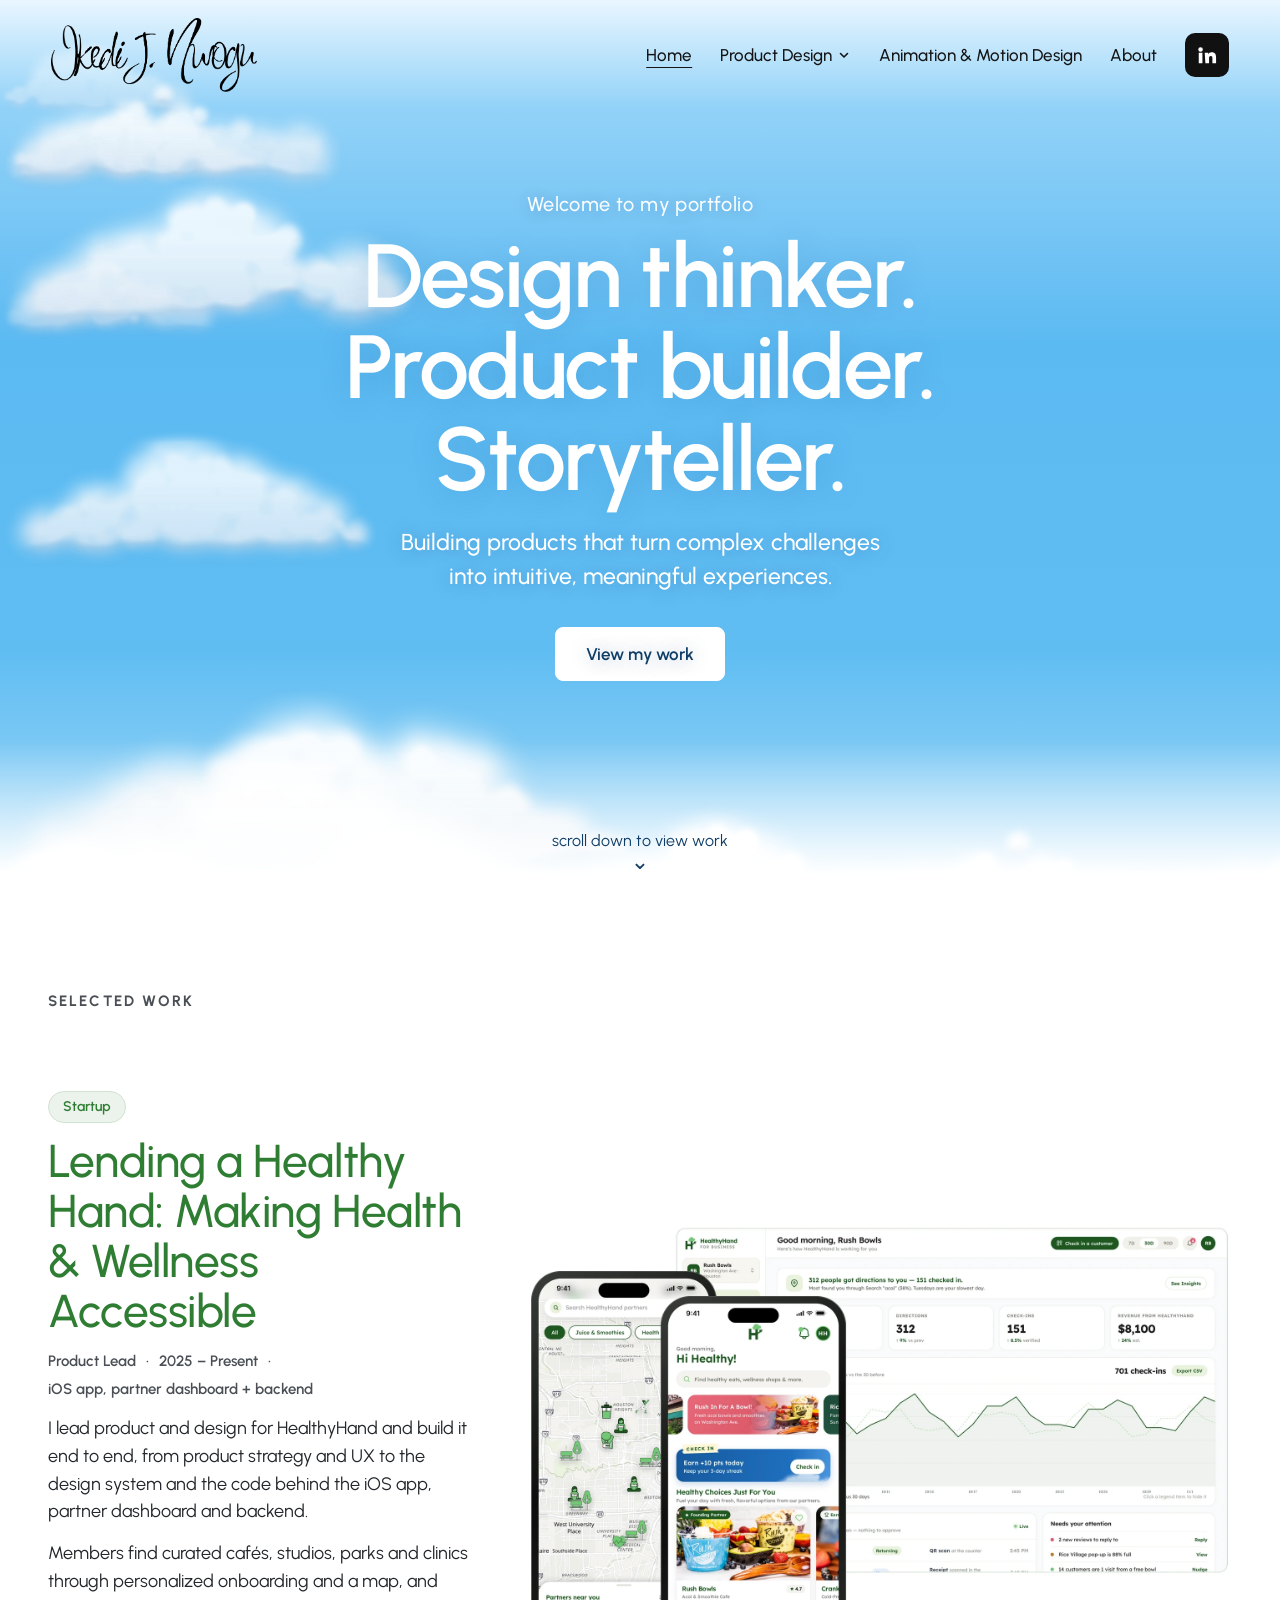
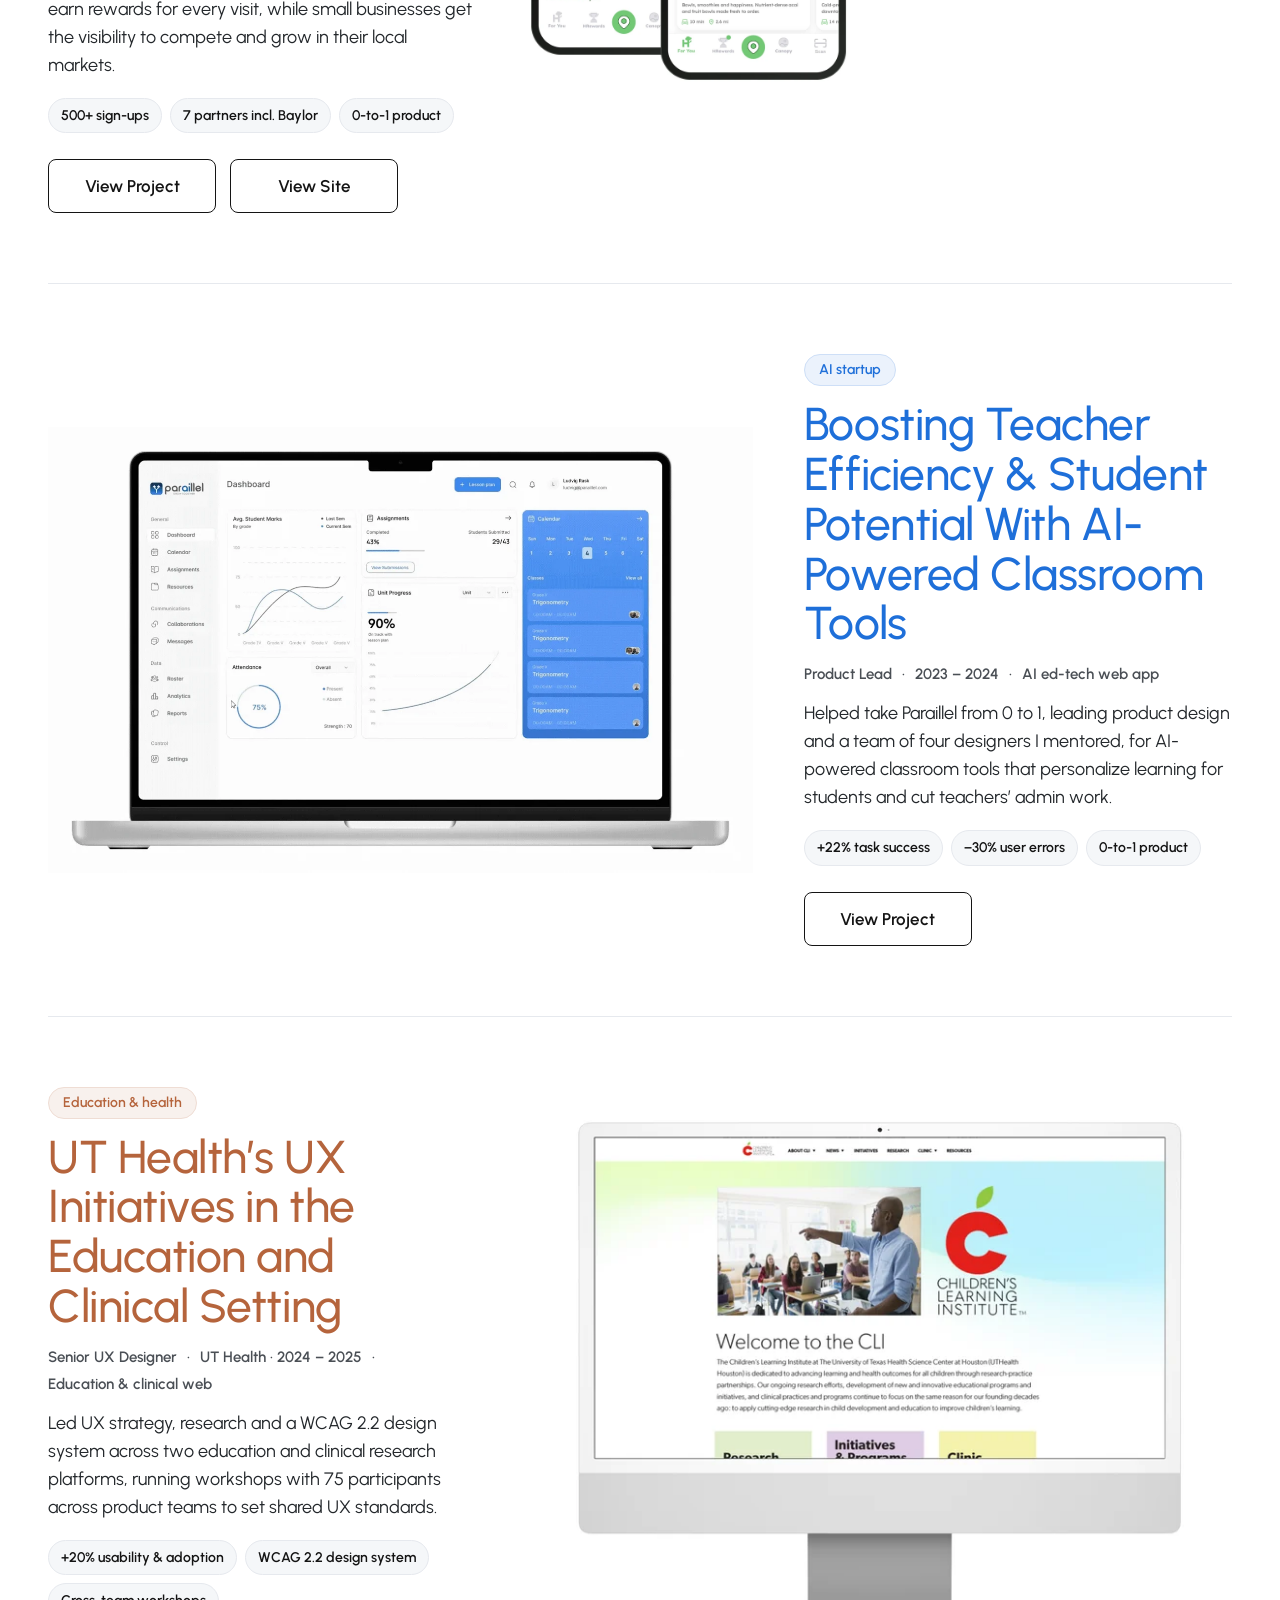
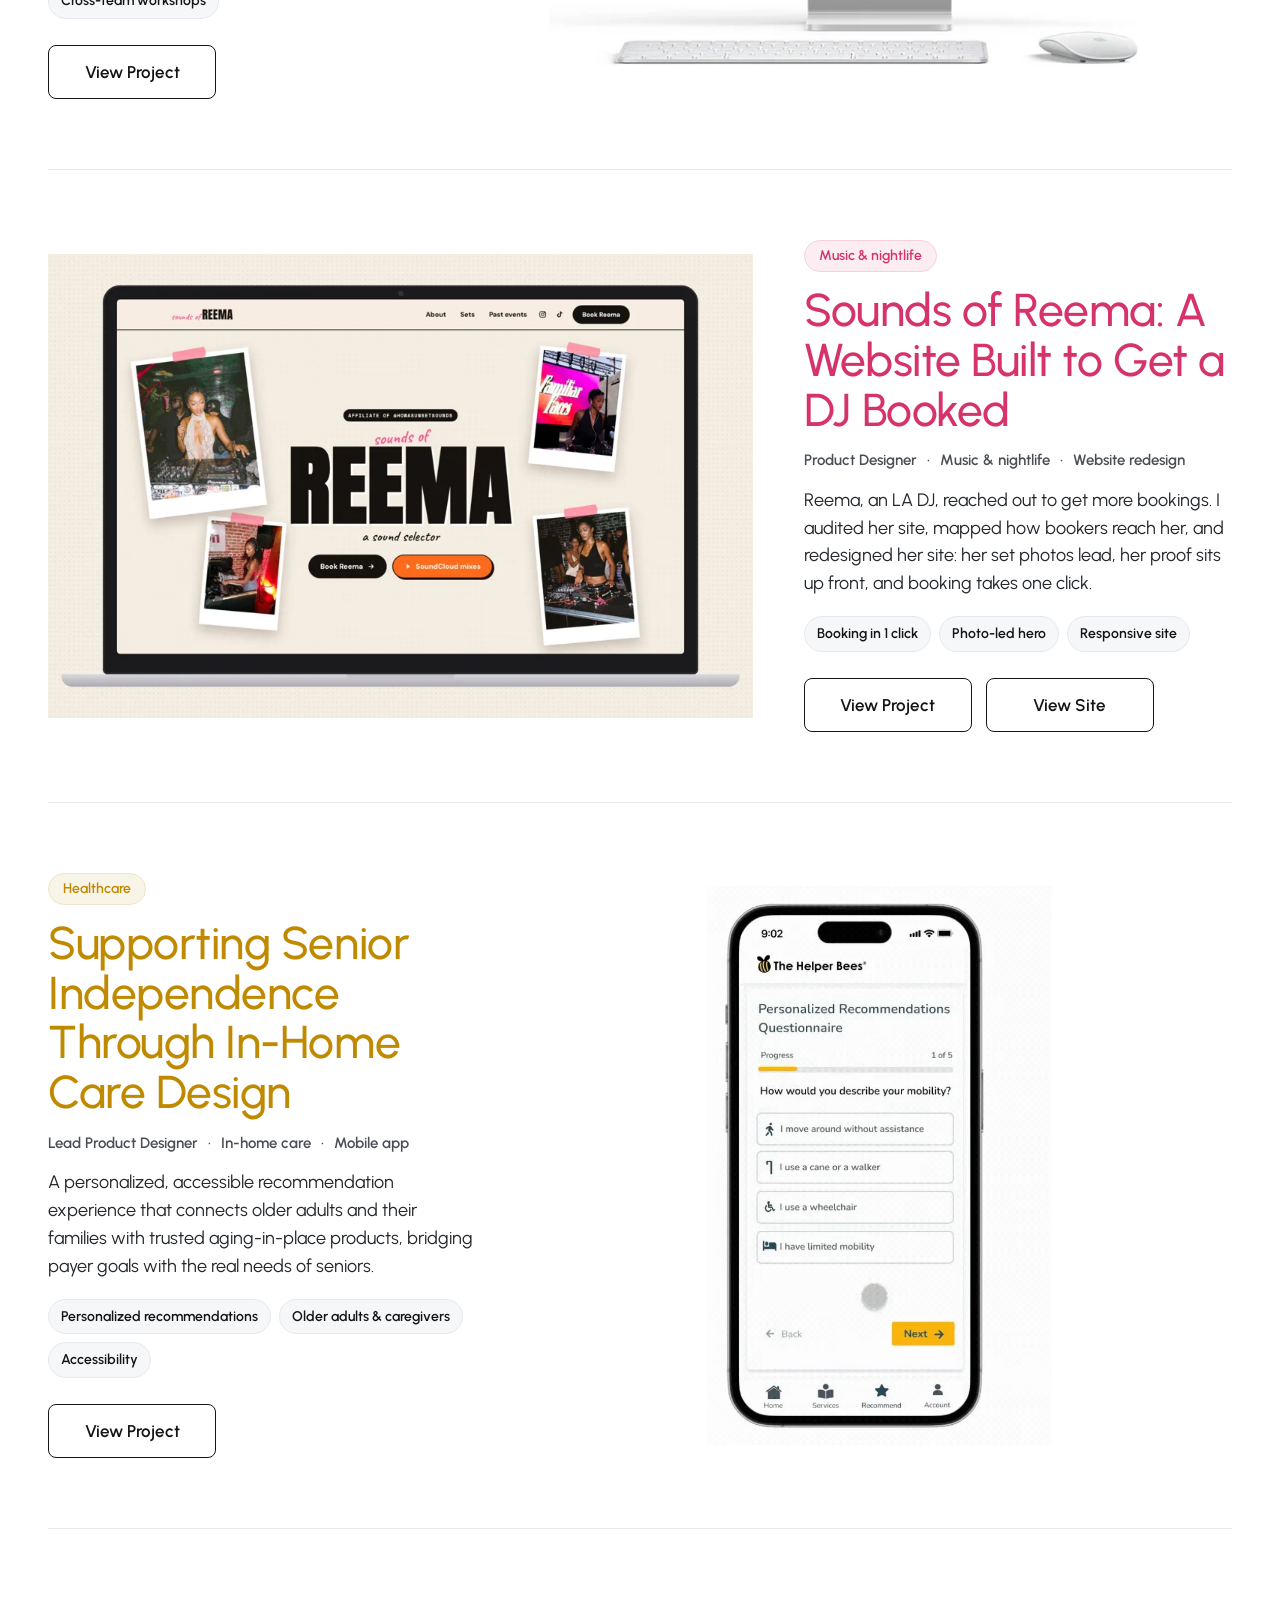
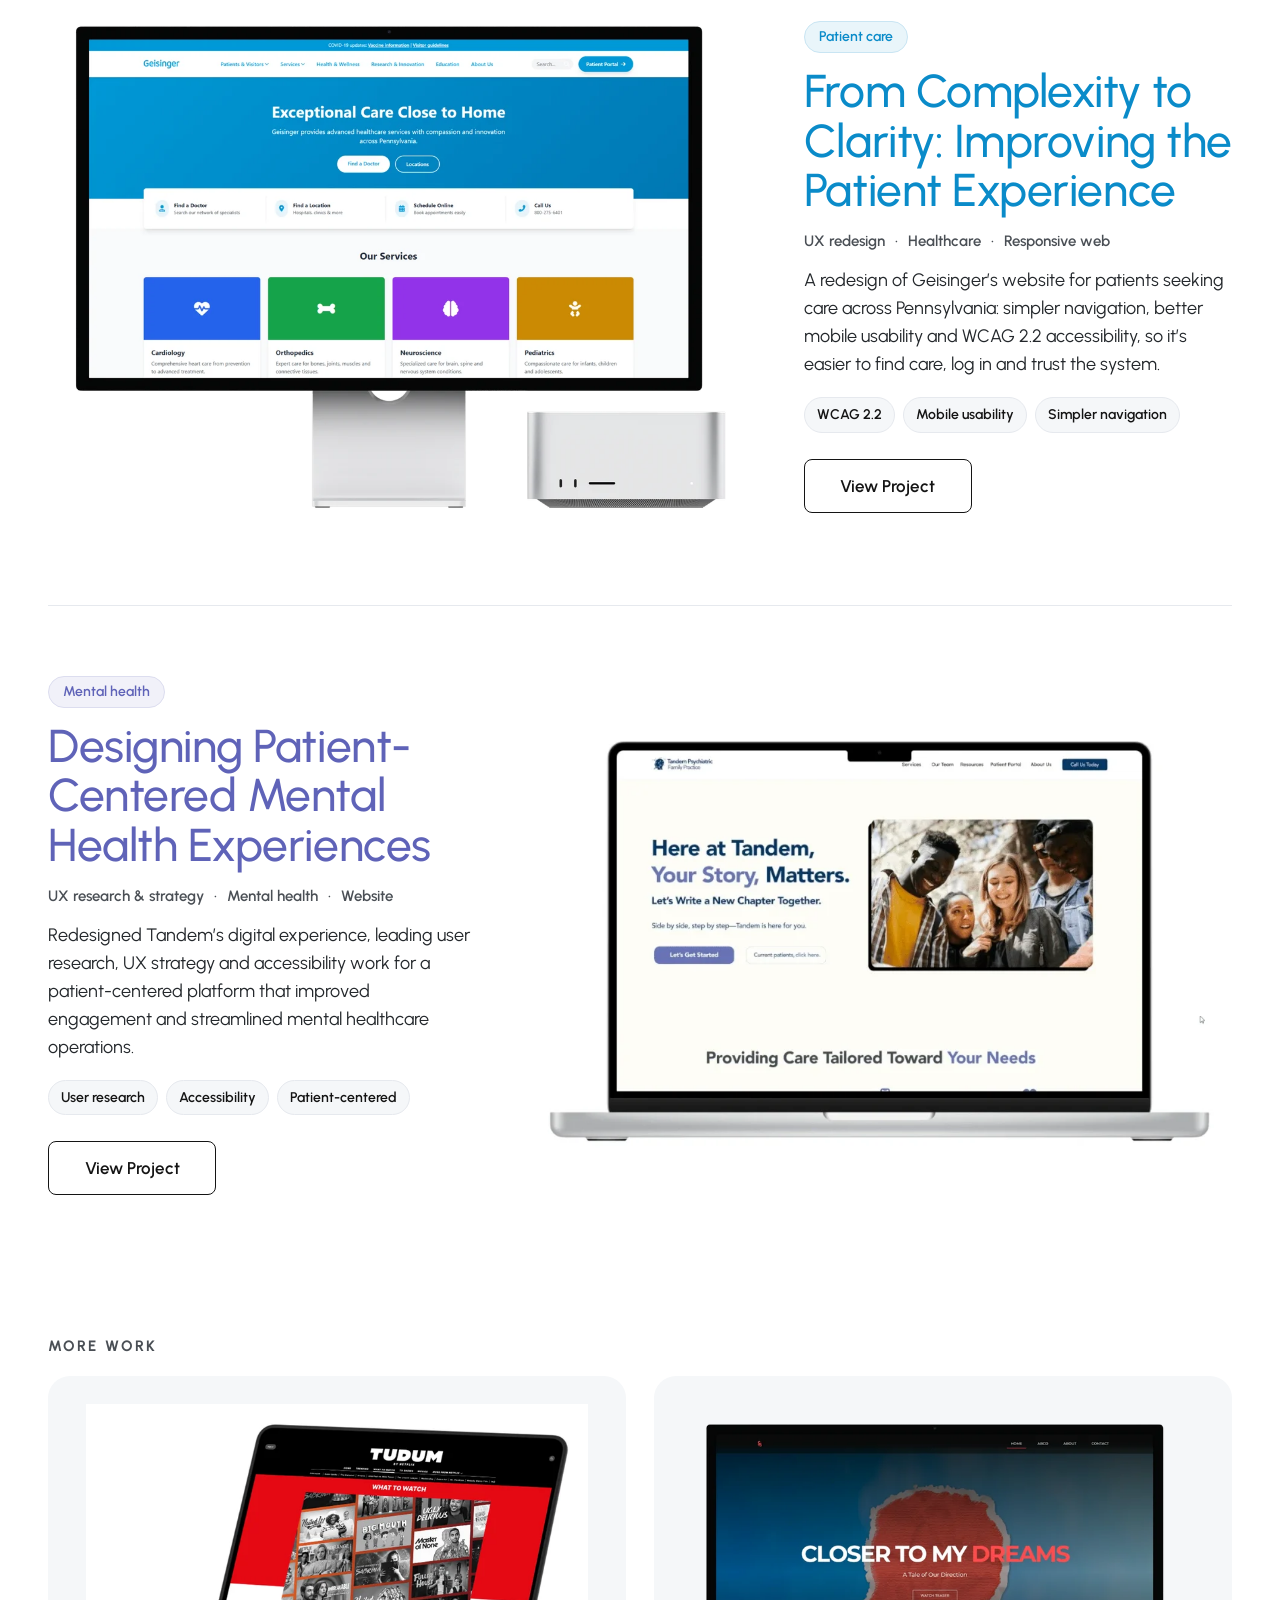
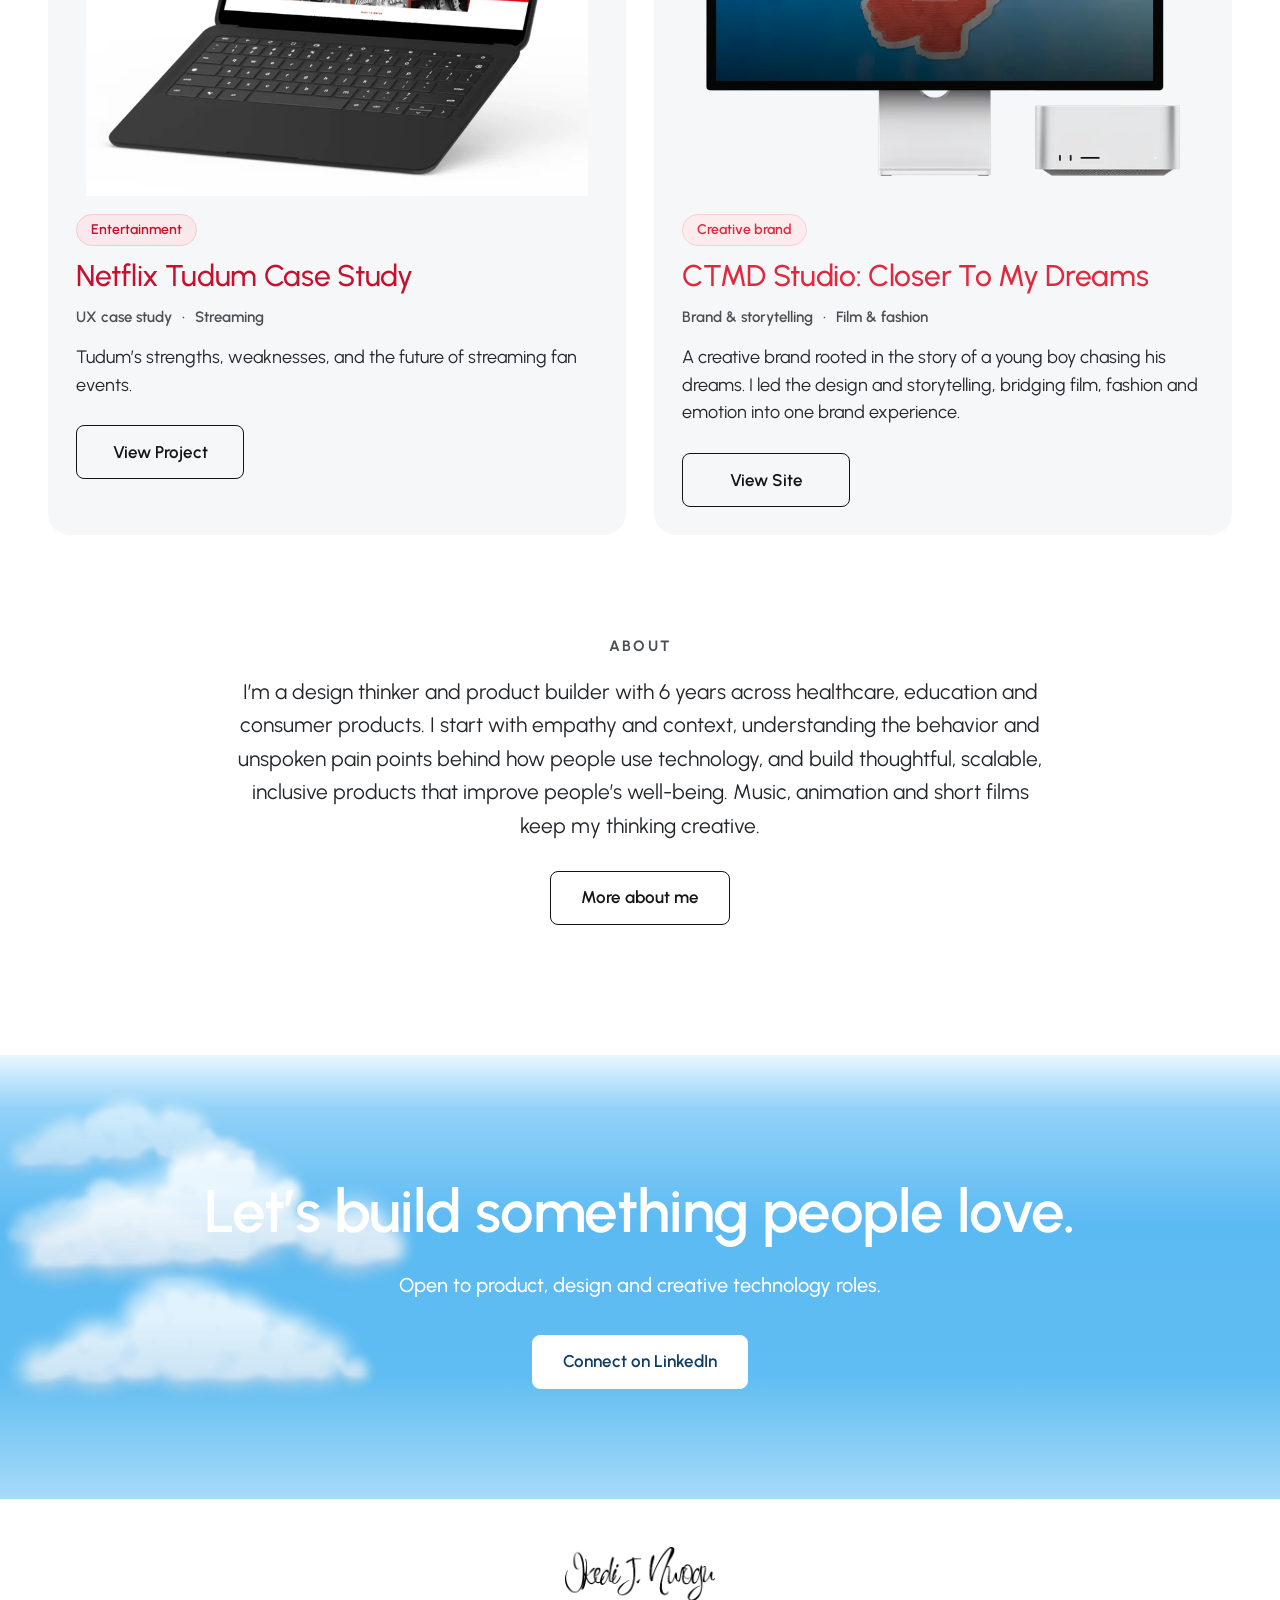
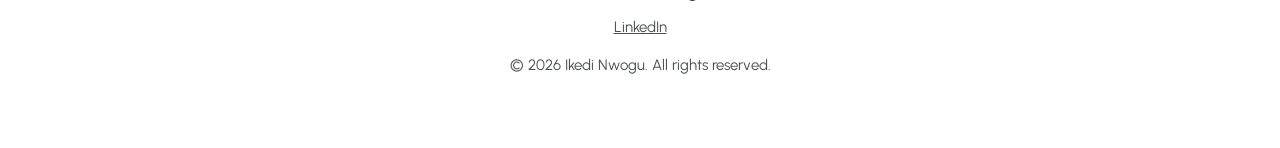
==== commit fc34364a: "Move UT Health above Sounds of Reema on the home page and in the menu" ====
--- a/index.html
+++ b/index.html
@@ -22,7 +22,7 @@
     <a href="index.html" aria-current="page">Home</a>
     <div class="dd">
       <button class="dd-btn" aria-expanded="false" aria-controls="dd-cases">Product Design<svg viewBox="0 0 12 12" aria-hidden="true"><path d="M2.5 4.5 6 8l3.5-3.5" fill="none" stroke="currentColor" stroke-width="1.6" stroke-linecap="round" stroke-linejoin="round"/></svg></button>
-      <div class="dd-menu" id="dd-cases"><a href="projects/healthyhand.html">Healthy Hand</a><a href="projects/paraillel.html">Paraillel</a><a href="projects/reema.html">Sounds of Reema</a><a href="projects/cli.html">UT Health X CLI</a><a href="projects/helper-bees.html">The Helper Bees</a><a href="https://ikejustis.github.io/geisinger-redesign/" target="_blank" rel="noopener">Geisinger</a><a href="projects/tandem.html">Tandem</a><a href="projects/tudum.html">Netflix Tudum Case Study</a></div>
+      <div class="dd-menu" id="dd-cases"><a href="projects/healthyhand.html">Healthy Hand</a><a href="projects/paraillel.html">Paraillel</a><a href="projects/cli.html">UT Health X CLI</a><a href="projects/reema.html">Sounds of Reema</a><a href="projects/helper-bees.html">The Helper Bees</a><a href="https://ikejustis.github.io/geisinger-redesign/" target="_blank" rel="noopener">Geisinger</a><a href="projects/tandem.html">Tandem</a><a href="projects/tudum.html">Netflix Tudum Case Study</a></div>
     </div>
     <a href="motion.html">Animation &amp; Motion Design</a>
     <a href="about.html">About</a>
@@ -46,7 +46,7 @@
 <main id="main" class="work">
   <span id="work" class="anchor"></span>
   <h2 class="sec">Selected work</h2>
-  <article class="row" id="healthyhand"><div class="txt"><p class="pill" style="--c:#2E7D32">Startup</p><h3 class="ttl" style="color:#2E7D32">Lending a Healthy Hand: Making Health &amp; Wellness Accessible</h3><p class="meta">Product Lead<span aria-hidden="true">·</span>2025 – Present<span aria-hidden="true">·</span>iOS app, partner dashboard + backend</p><p class="body">I lead product and design for HealthyHand and build it end to end, from product strategy and UX to the design system and the code behind the iOS app, partner dashboard and backend.</p><p class="body">Members find curated cafés, studios, parks and clinics through personalized onboarding and a map, and earn rewards for every visit, while small businesses get the visibility to compete and grow in their local markets.</p><ul class="chips"><li>500+ sign-ups</li><li>7 partners incl. Baylor</li><li>0-to-1 product</li></ul><div class="btns"><a class="btn" href="projects/healthyhand.html">View Project</a><a class="btn" href="https://www.healthyhand.co" target="_blank" rel="noopener">View Site</a></div></div><div class="pic"><img class="shot" src="assets/img/healthyhand.webp" alt="HealthyHand For You and Map screens on two iPhones in front of the partner business dashboard" loading="lazy" decoding="async"></div></article><article class="row flip" id="paraillel"><div class="txt"><p class="pill" style="--c:#1E6FD9">AI startup</p><h3 class="ttl" style="color:#1E6FD9">Boosting Teacher Efficiency &amp; Student Potential With AI-Powered Classroom Tools</h3><p class="meta">Product Lead<span aria-hidden="true">·</span>2023 – 2024<span aria-hidden="true">·</span>AI ed-tech web app</p><p class="body">Helped take Paraillel from 0 to 1, leading product design and a team of four designers I mentored, for AI-powered classroom tools that personalize learning for students and cut teachers’ admin work.</p><ul class="chips"><li>+22% task success</li><li>−30% user errors</li><li>0-to-1 product</li></ul><div class="btns"><a class="btn" href="projects/paraillel.html">View Project</a></div></div><div class="pic"><video class="shot" src="assets/video/paraillel.mp4" poster="assets/img/paraillel.webp" autoplay muted loop playsinline preload="metadata" aria-label="Walkthrough of the Paraillel teacher dashboard and assignments on a laptop"></video></div></article><article class="row" id="reema"><div class="txt"><p class="pill" style="--c:#D6336C">Music &amp; nightlife</p><h3 class="ttl" style="color:#D6336C">Sounds of Reema: A Website Built to Get a DJ Booked</h3><p class="meta">Product Designer<span aria-hidden="true">·</span>Music &amp; nightlife<span aria-hidden="true">·</span>Website redesign</p><p class="body">Reema, an LA DJ, reached out to get more bookings. I audited her site, mapped how bookers reach her, and redesigned her site: her set photos lead, her proof sits up front, and booking takes one click.</p><ul class="chips"><li>Booking in 1 click</li><li>Photo-led hero</li><li>Responsive site</li></ul><div class="btns"><a class="btn" href="projects/reema.html">View Project</a><a class="btn" href="projects/reema-prototype/">View Site</a></div></div><div class="pic"><img class="shot" src="assets/img/reema.webp" alt="The redesigned Sounds of Reema site on a laptop" loading="lazy" decoding="async"></div></article><article class="row flip" id="cli"><div class="txt"><p class="pill" style="--c:#B5643C">Education &amp; health</p><h3 class="ttl" style="color:#B5643C">UT Health’s UX Initiatives in the Education and Clinical Setting</h3><p class="meta">Senior UX Designer<span aria-hidden="true">·</span>UT Health · 2024 – 2025<span aria-hidden="true">·</span>Education &amp; clinical web</p><p class="body">Led UX strategy, research and a WCAG 2.2 design system across two education and clinical research platforms, running workshops with 75 participants across product teams to set shared UX standards.</p><ul class="chips"><li>+20% usability &amp; adoption</li><li>WCAG 2.2 design system</li><li>Cross-team workshops</li></ul><div class="btns"><a class="btn" href="projects/cli.html">View Project</a></div></div><div class="pic"><img class="shot" src="assets/img/cli.webp" alt="Children’s Learning Institute website on an iMac" loading="lazy" decoding="async"></div></article><article class="row" id="helperbees"><div class="txt"><p class="pill" style="--c:#C08A00">Healthcare</p><h3 class="ttl" style="color:#C08A00">Supporting Senior Independence Through In-Home Care Design</h3><p class="meta">Lead Product Designer<span aria-hidden="true">·</span>In-home care<span aria-hidden="true">·</span>Mobile app</p><p class="body">A personalized, accessible recommendation experience that connects older adults and their families with trusted aging-in-place products, bridging payer goals with the real needs of seniors.</p><ul class="chips"><li>Personalized recommendations</li><li>Older adults &amp; caregivers</li><li>Accessibility</li></ul><div class="btns"><a class="btn" href="projects/helper-bees.html">View Project</a></div></div><div class="pic"><video class="shot tall" src="assets/video/hb-flow.mp4" poster="assets/img/hb/flow-poster.webp" autoplay muted loop playsinline preload="metadata" aria-label="The Helper Bees recommendations questionnaire on an iPhone, step by step"></video></div></article><article class="row flip" id="geisinger"><div class="txt"><p class="pill" style="--c:#0A8BC9">Patient care</p><h3 class="ttl" style="color:#0A8BC9">From Complexity to Clarity: Improving the Patient Experience</h3><p class="meta">UX redesign<span aria-hidden="true">·</span>Healthcare<span aria-hidden="true">·</span>Responsive web</p><p class="body">A redesign of Geisinger’s website for patients seeking care across Pennsylvania: simpler navigation, better mobile usability and WCAG 2.2 accessibility, so it’s easier to find care, log in and trust the system.</p><ul class="chips"><li>WCAG 2.2</li><li>Mobile usability</li><li>Simpler navigation</li></ul><div class="btns"><a class="btn" href="https://ikejustis.github.io/geisinger-redesign/" target="_blank" rel="noopener">View Project</a></div></div><div class="pic"><img class="shot" src="assets/img/geisinger.webp" alt="Redesigned Geisinger website on a desktop monitor" loading="lazy" decoding="async"></div></article><article class="row" id="tandem"><div class="txt"><p class="pill" style="--c:#5F63B8">Mental health</p><h3 class="ttl" style="color:#5F63B8">Designing Patient-Centered Mental Health Experiences</h3><p class="meta">UX research &amp; strategy<span aria-hidden="true">·</span>Mental health<span aria-hidden="true">·</span>Website</p><p class="body">Redesigned Tandem’s digital experience, leading user research, UX strategy and accessibility work for a patient-centered platform that improved engagement and streamlined mental healthcare operations.</p><ul class="chips"><li>User research</li><li>Accessibility</li><li>Patient-centered</li></ul><div class="btns"><a class="btn" href="projects/tandem.html">View Project</a></div></div><div class="pic"><img class="shot" src="assets/img/tandem.webp" alt="Tandem Psychiatric website on a laptop" loading="lazy" decoding="async"></div></article>
+  <article class="row" id="healthyhand"><div class="txt"><p class="pill" style="--c:#2E7D32">Startup</p><h3 class="ttl" style="color:#2E7D32">Lending a Healthy Hand: Making Health &amp; Wellness Accessible</h3><p class="meta">Product Lead<span aria-hidden="true">·</span>2025 – Present<span aria-hidden="true">·</span>iOS app, partner dashboard + backend</p><p class="body">I lead product and design for HealthyHand and build it end to end, from product strategy and UX to the design system and the code behind the iOS app, partner dashboard and backend.</p><p class="body">Members find curated cafés, studios, parks and clinics through personalized onboarding and a map, and earn rewards for every visit, while small businesses get the visibility to compete and grow in their local markets.</p><ul class="chips"><li>500+ sign-ups</li><li>7 partners incl. Baylor</li><li>0-to-1 product</li></ul><div class="btns"><a class="btn" href="projects/healthyhand.html">View Project</a><a class="btn" href="https://www.healthyhand.co" target="_blank" rel="noopener">View Site</a></div></div><div class="pic"><img class="shot" src="assets/img/healthyhand.webp" alt="HealthyHand For You and Map screens on two iPhones in front of the partner business dashboard" loading="lazy" decoding="async"></div></article><article class="row flip" id="paraillel"><div class="txt"><p class="pill" style="--c:#1E6FD9">AI startup</p><h3 class="ttl" style="color:#1E6FD9">Boosting Teacher Efficiency &amp; Student Potential With AI-Powered Classroom Tools</h3><p class="meta">Product Lead<span aria-hidden="true">·</span>2023 – 2024<span aria-hidden="true">·</span>AI ed-tech web app</p><p class="body">Helped take Paraillel from 0 to 1, leading product design and a team of four designers I mentored, for AI-powered classroom tools that personalize learning for students and cut teachers’ admin work.</p><ul class="chips"><li>+22% task success</li><li>−30% user errors</li><li>0-to-1 product</li></ul><div class="btns"><a class="btn" href="projects/paraillel.html">View Project</a></div></div><div class="pic"><video class="shot" src="assets/video/paraillel.mp4" poster="assets/img/paraillel.webp" autoplay muted loop playsinline preload="metadata" aria-label="Walkthrough of the Paraillel teacher dashboard and assignments on a laptop"></video></div></article><article class="row" id="cli"><div class="txt"><p class="pill" style="--c:#B5643C">Education &amp; health</p><h3 class="ttl" style="color:#B5643C">UT Health’s UX Initiatives in the Education and Clinical Setting</h3><p class="meta">Senior UX Designer<span aria-hidden="true">·</span>UT Health · 2024 – 2025<span aria-hidden="true">·</span>Education &amp; clinical web</p><p class="body">Led UX strategy, research and a WCAG 2.2 design system across two education and clinical research platforms, running workshops with 75 participants across product teams to set shared UX standards.</p><ul class="chips"><li>+20% usability &amp; adoption</li><li>WCAG 2.2 design system</li><li>Cross-team workshops</li></ul><div class="btns"><a class="btn" href="projects/cli.html">View Project</a></div></div><div class="pic"><img class="shot" src="assets/img/cli.webp" alt="Children’s Learning Institute website on an iMac" loading="lazy" decoding="async"></div></article><article class="row flip" id="reema"><div class="txt"><p class="pill" style="--c:#D6336C">Music &amp; nightlife</p><h3 class="ttl" style="color:#D6336C">Sounds of Reema: A Website Built to Get a DJ Booked</h3><p class="meta">Product Designer<span aria-hidden="true">·</span>Music &amp; nightlife<span aria-hidden="true">·</span>Website redesign</p><p class="body">Reema, an LA DJ, reached out to get more bookings. I audited her site, mapped how bookers reach her, and redesigned her site: her set photos lead, her proof sits up front, and booking takes one click.</p><ul class="chips"><li>Booking in 1 click</li><li>Photo-led hero</li><li>Responsive site</li></ul><div class="btns"><a class="btn" href="projects/reema.html">View Project</a><a class="btn" href="projects/reema-site/">View Site</a></div></div><div class="pic"><img class="shot" src="assets/img/reema.webp" alt="The redesigned Sounds of Reema site on a laptop" loading="lazy" decoding="async"></div></article><article class="row" id="helperbees"><div class="txt"><p class="pill" style="--c:#C08A00">Healthcare</p><h3 class="ttl" style="color:#C08A00">Supporting Senior Independence Through In-Home Care Design</h3><p class="meta">Lead Product Designer<span aria-hidden="true">·</span>In-home care<span aria-hidden="true">·</span>Mobile app</p><p class="body">A personalized, accessible recommendation experience that connects older adults and their families with trusted aging-in-place products, bridging payer goals with the real needs of seniors.</p><ul class="chips"><li>Personalized recommendations</li><li>Older adults &amp; caregivers</li><li>Accessibility</li></ul><div class="btns"><a class="btn" href="projects/helper-bees.html">View Project</a></div></div><div class="pic"><video class="shot tall" src="assets/video/hb-flow.mp4" poster="assets/img/hb/flow-poster.webp" autoplay muted loop playsinline preload="metadata" aria-label="The Helper Bees recommendations questionnaire on an iPhone, step by step"></video></div></article><article class="row flip" id="geisinger"><div class="txt"><p class="pill" style="--c:#0A8BC9">Patient care</p><h3 class="ttl" style="color:#0A8BC9">From Complexity to Clarity: Improving the Patient Experience</h3><p class="meta">UX redesign<span aria-hidden="true">·</span>Healthcare<span aria-hidden="true">·</span>Responsive web</p><p class="body">A redesign of Geisinger’s website for patients seeking care across Pennsylvania: simpler navigation, better mobile usability and WCAG 2.2 accessibility, so it’s easier to find care, log in and trust the system.</p><ul class="chips"><li>WCAG 2.2</li><li>Mobile usability</li><li>Simpler navigation</li></ul><div class="btns"><a class="btn" href="https://ikejustis.github.io/geisinger-redesign/" target="_blank" rel="noopener">View Project</a></div></div><div class="pic"><img class="shot" src="assets/img/geisinger.webp" alt="Redesigned Geisinger website on a desktop monitor" loading="lazy" decoding="async"></div></article><article class="row" id="tandem"><div class="txt"><p class="pill" style="--c:#5F63B8">Mental health</p><h3 class="ttl" style="color:#5F63B8">Designing Patient-Centered Mental Health Experiences</h3><p class="meta">UX research &amp; strategy<span aria-hidden="true">·</span>Mental health<span aria-hidden="true">·</span>Website</p><p class="body">Redesigned Tandem’s digital experience, leading user research, UX strategy and accessibility work for a patient-centered platform that improved engagement and streamlined mental healthcare operations.</p><ul class="chips"><li>User research</li><li>Accessibility</li><li>Patient-centered</li></ul><div class="btns"><a class="btn" href="projects/tandem.html">View Project</a></div></div><div class="pic"><img class="shot" src="assets/img/tandem.webp" alt="Tandem Psychiatric website on a laptop" loading="lazy" decoding="async"></div></article>
   <section class="more" aria-labelledby="more-h"><h2 id="more-h" class="sec">More work</h2><div class="more-grid"><article class="mini" id="tudum"><div class="pic"><img class="shot" src="assets/img/tudum.webp" alt="Netflix Tudum site on a laptop" loading="lazy" decoding="async"></div><div class="txt"><p class="pill" style="--c:#C8102E">Entertainment</p><h3 class="ttl" style="color:#C8102E">Netflix Tudum Case Study</h3><p class="meta">UX case study<span aria-hidden="true">·</span>Streaming</p><p class="body">Tudum’s strengths, weaknesses, and the future of streaming fan events.</p><div class="btns"><a class="btn" href="projects/tudum.html">View Project</a></div></div></article><article class="mini" id="ctmd"><div class="pic"><img class="shot" src="assets/img/ctmd.webp" alt="CTMD Studio website on a desktop monitor" loading="lazy" decoding="async"></div><div class="txt"><p class="pill" style="--c:#E0283F">Creative brand</p><h3 class="ttl" style="color:#E0283F">CTMD Studio: Closer To My Dreams</h3><p class="meta">Brand &amp; storytelling<span aria-hidden="true">·</span>Film &amp; fashion</p><p class="body">A creative brand rooted in the story of a young boy chasing his dreams. I led the design and storytelling, bridging film, fashion and emotion into one brand experience.</p><div class="btns"><a class="btn" href="https://www.ctmdstudio.com/#home-section" target="_blank" rel="noopener">View Site</a></div></div></article></div></section>
   <section class="about" aria-labelledby="about-h">
     <h2 id="about-h" class="sec">About</h2>
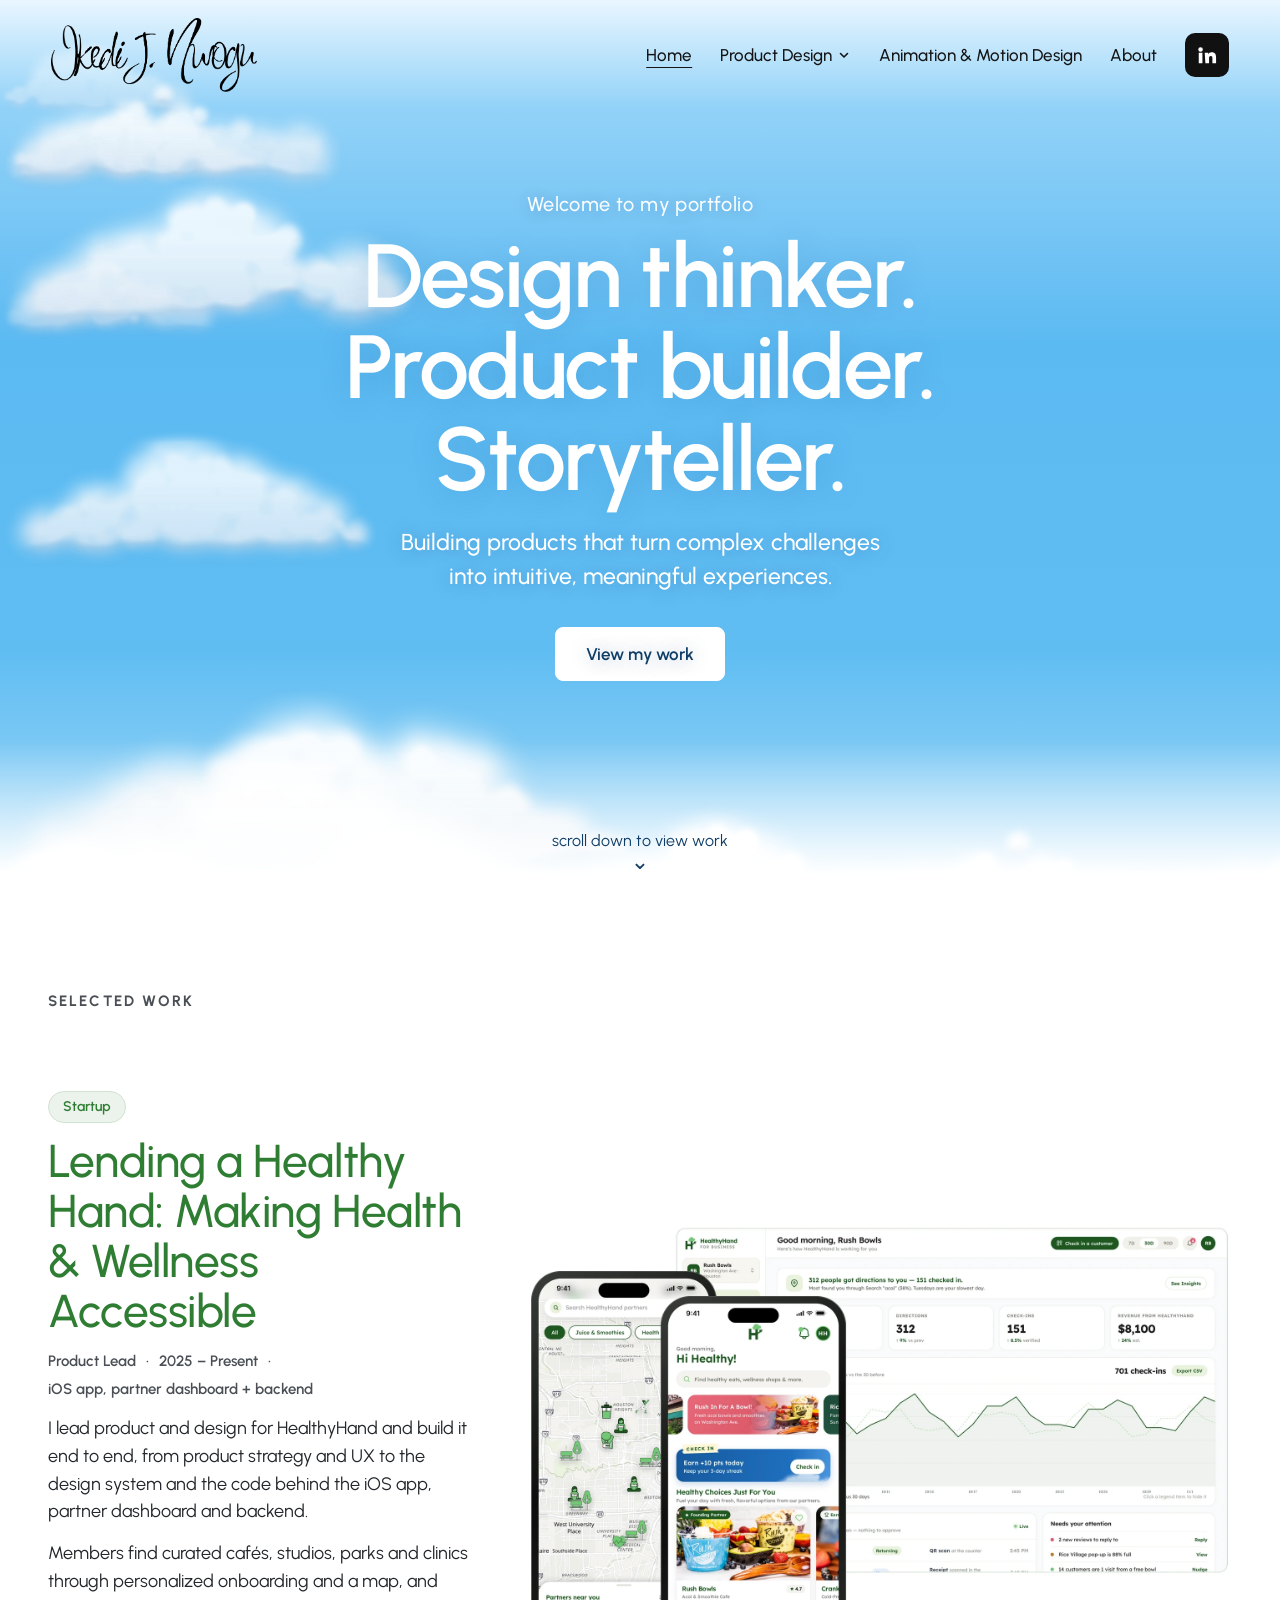
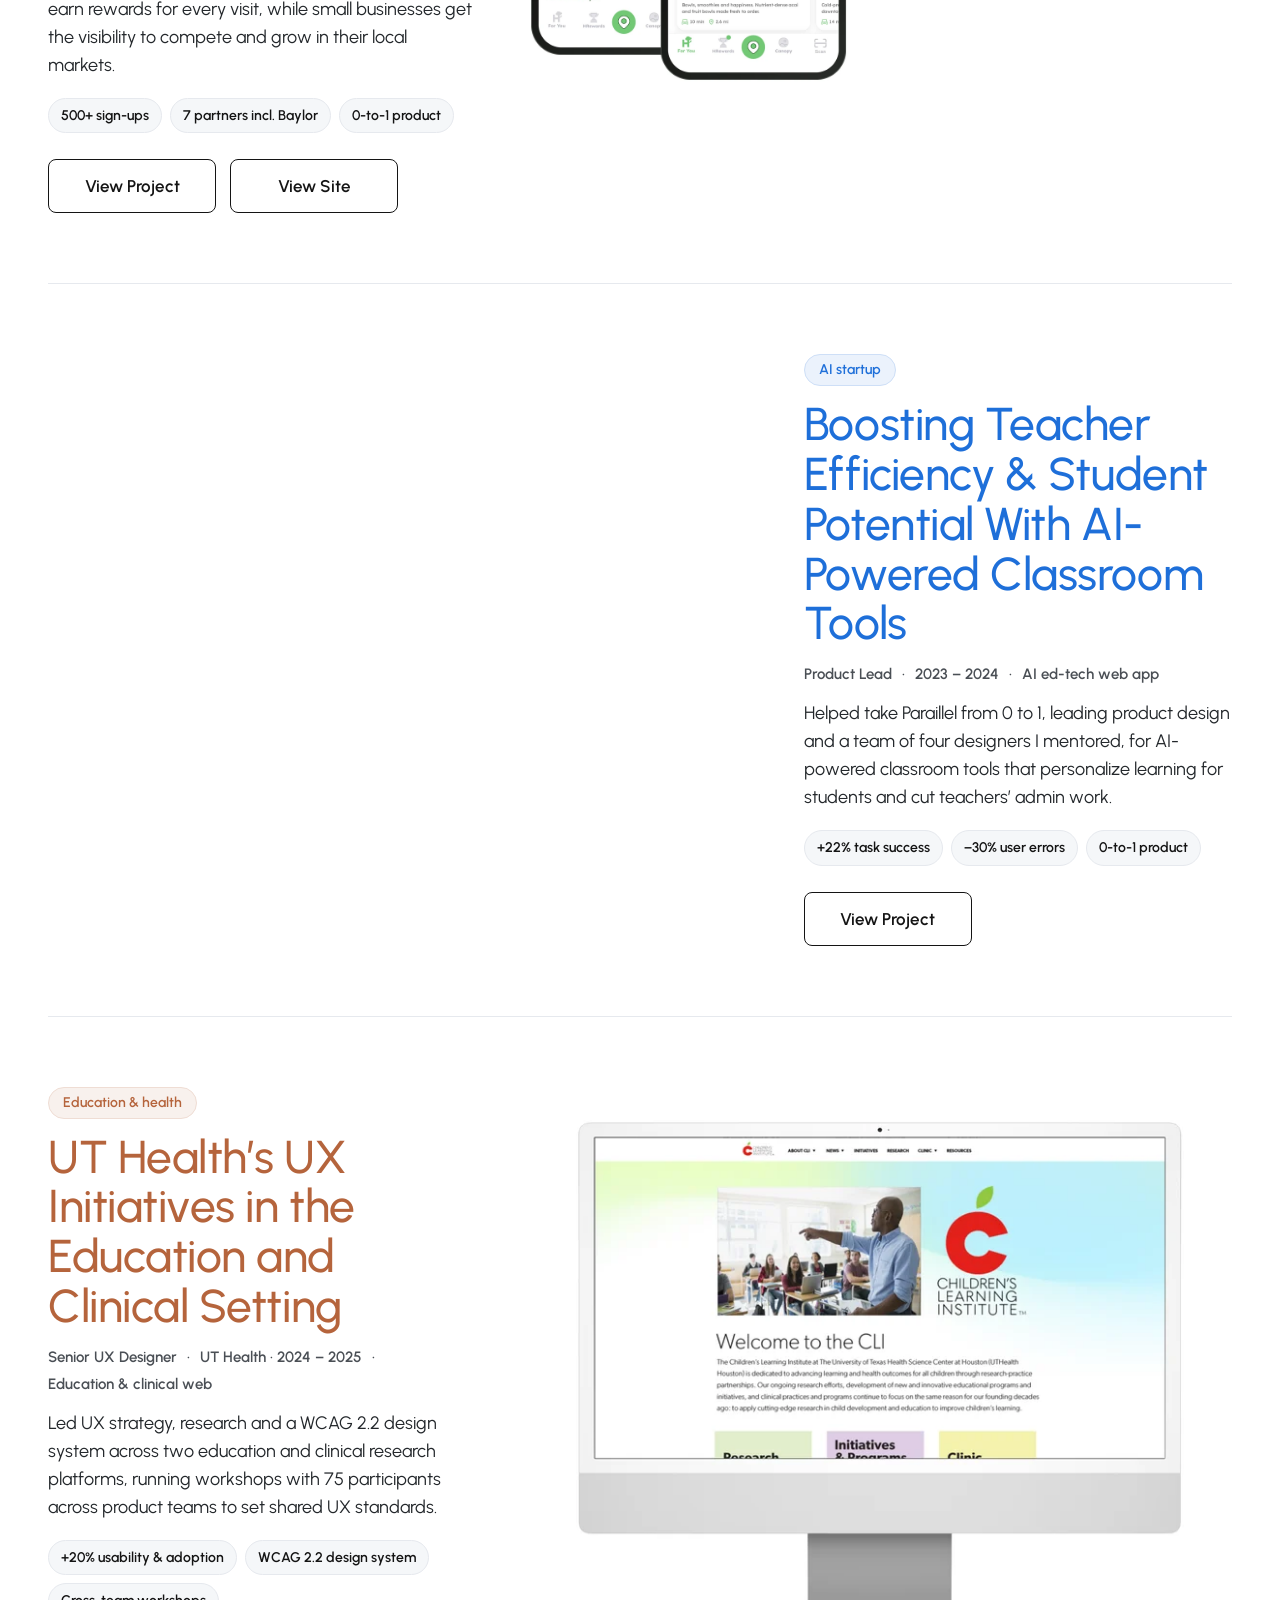
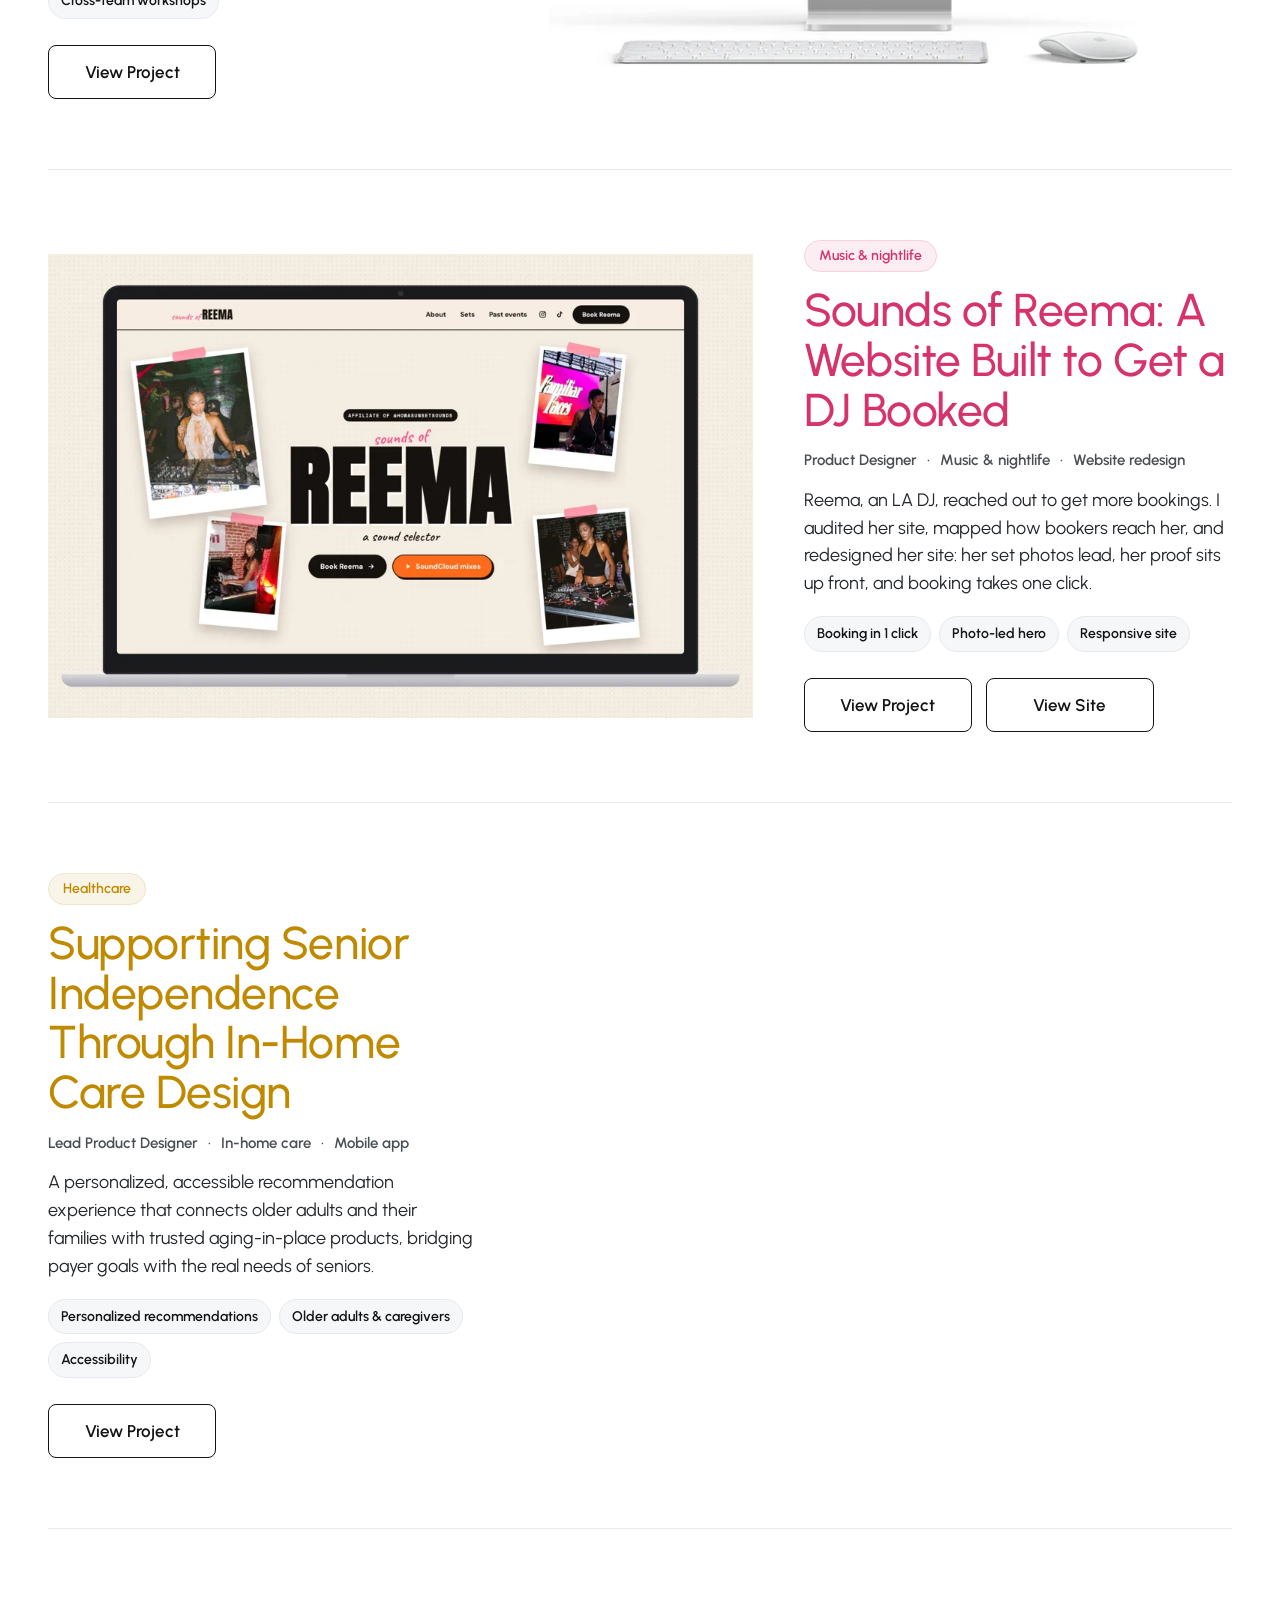
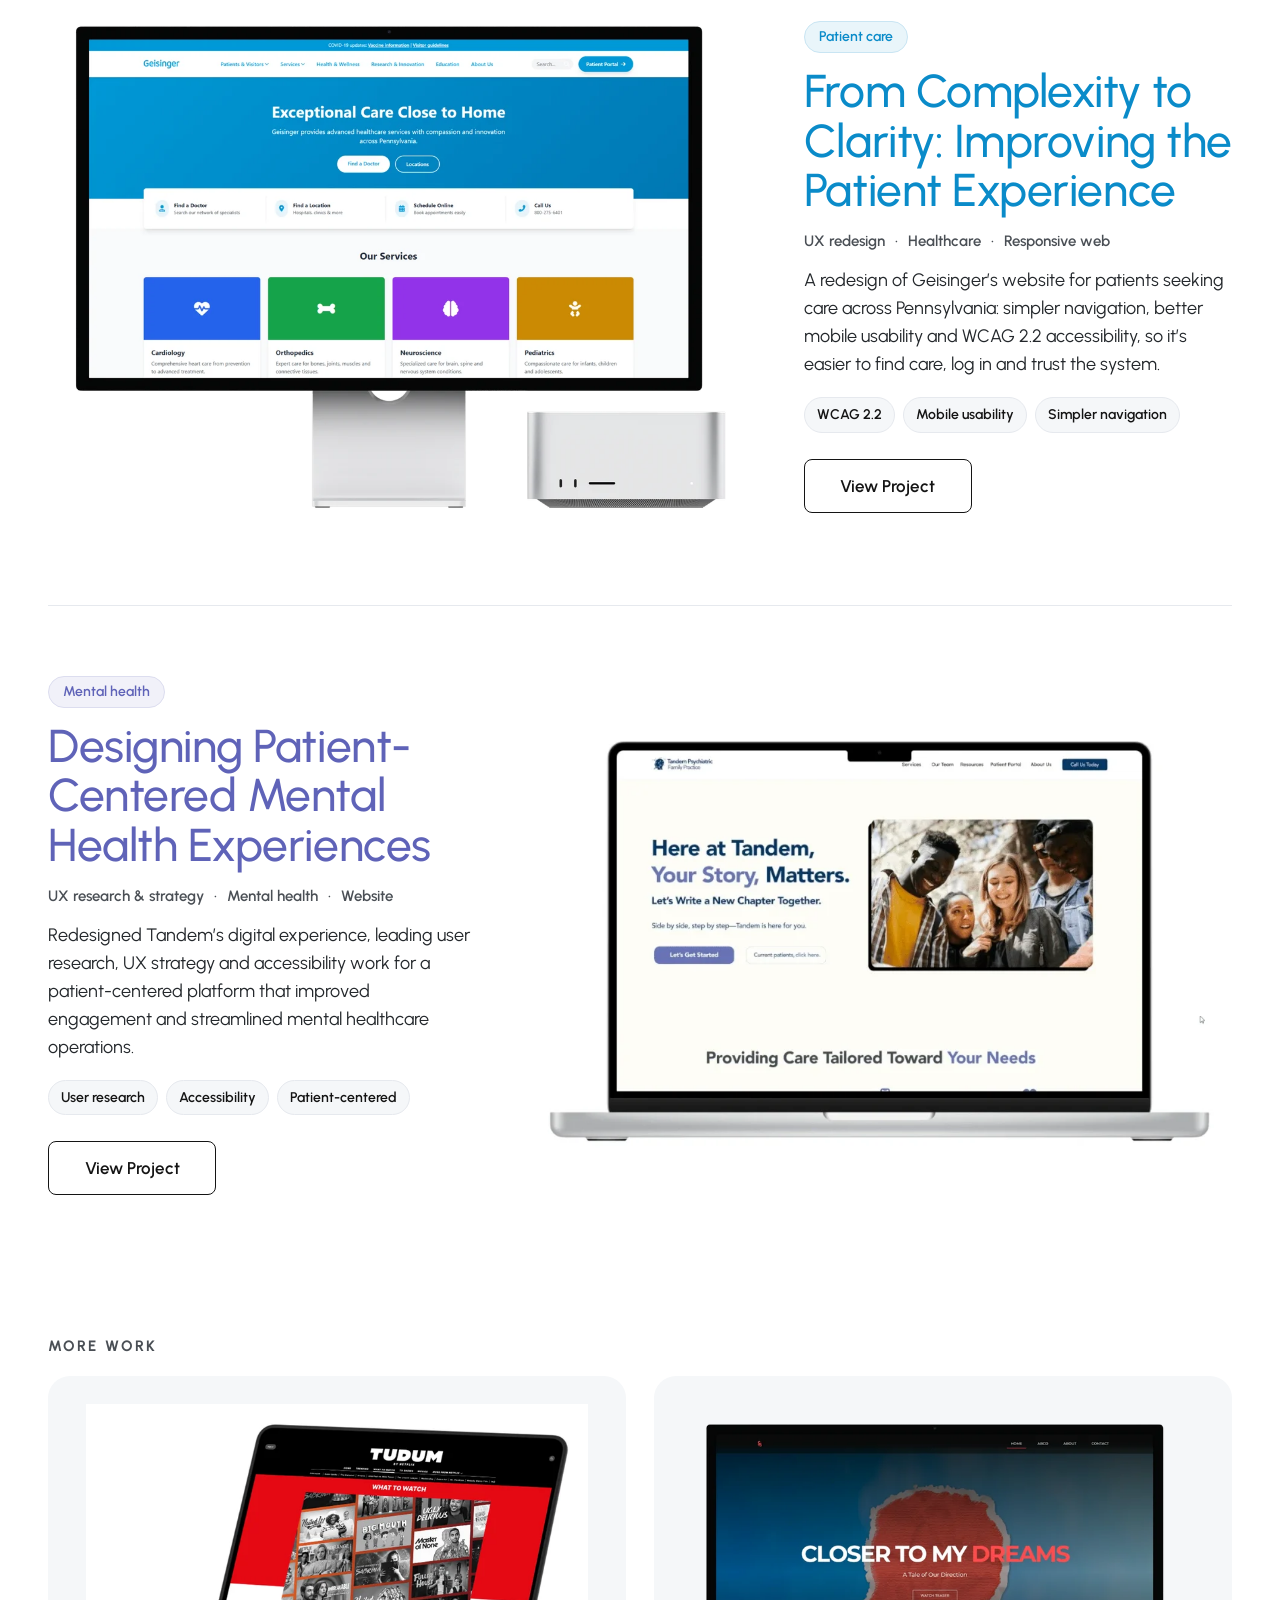
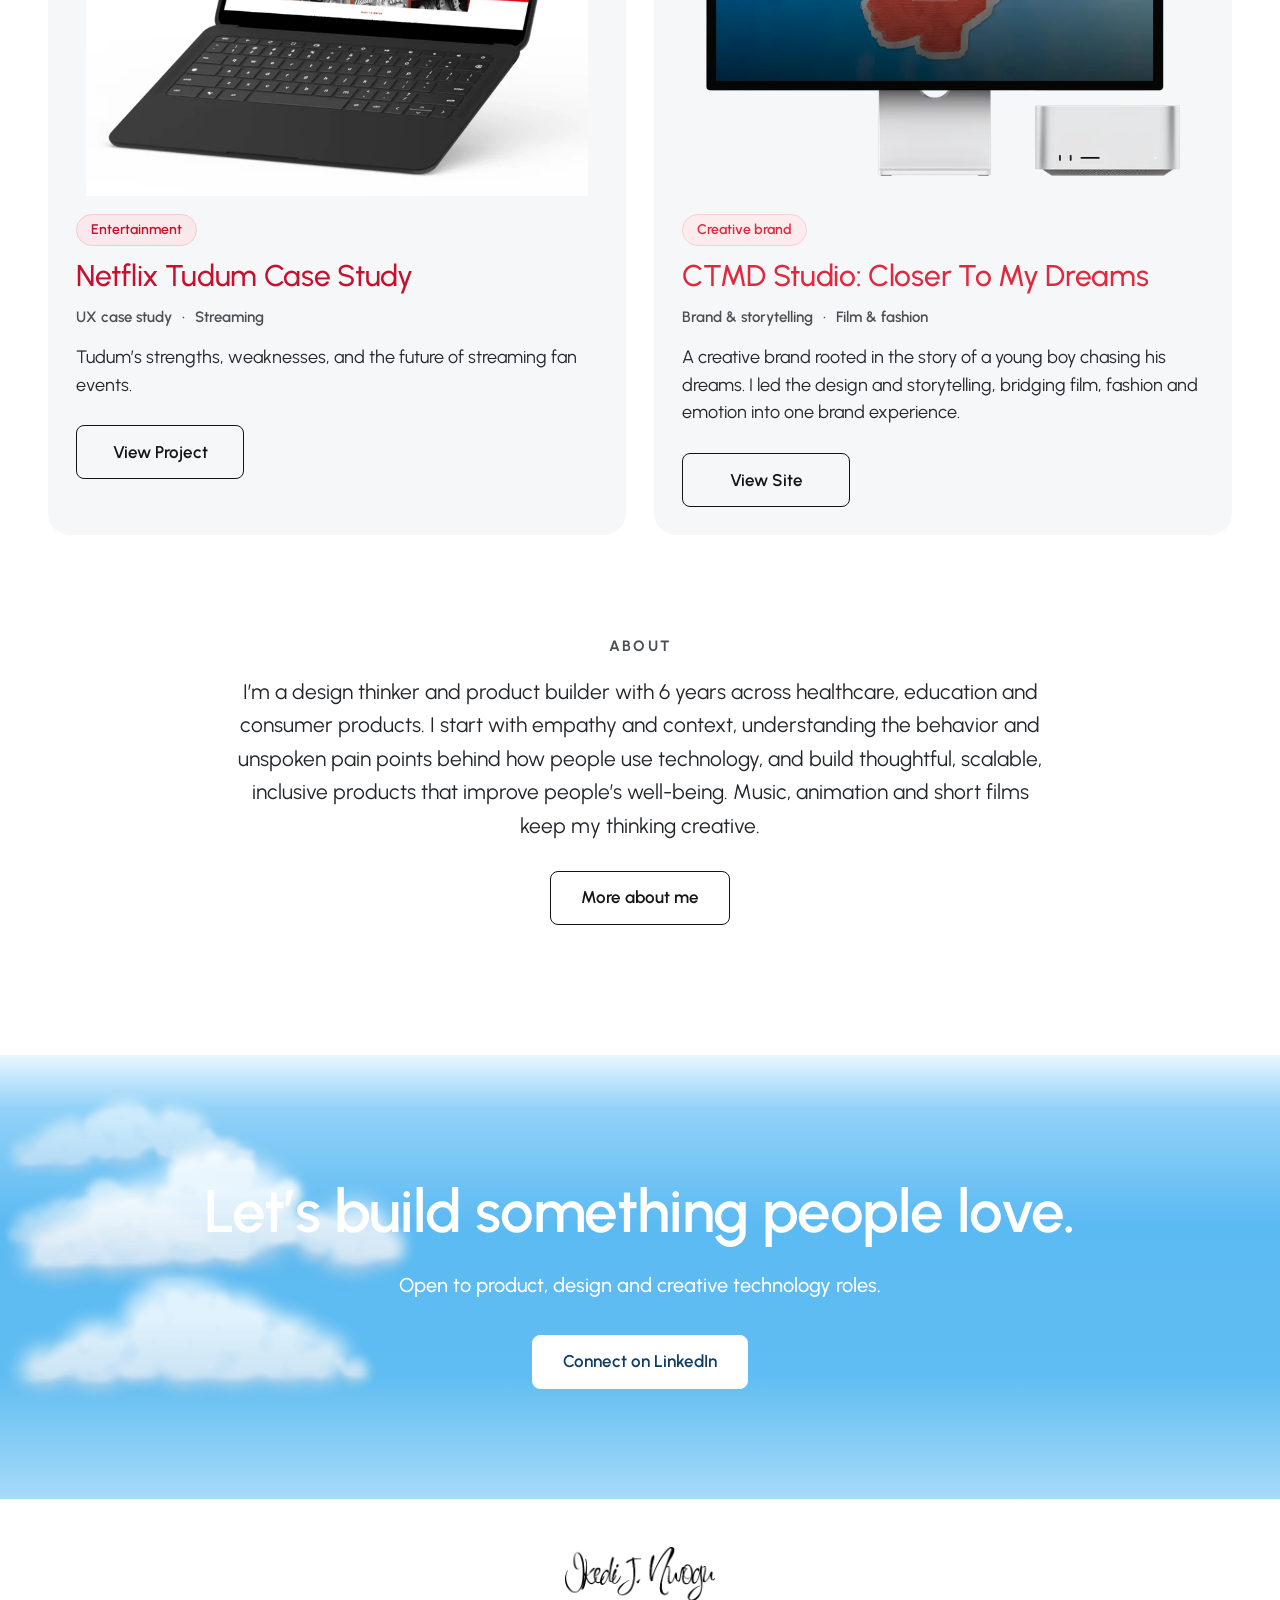
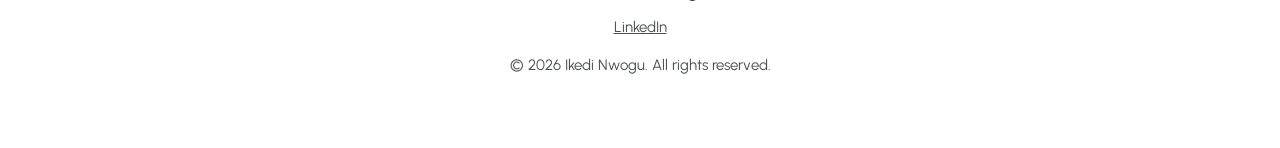
==== commit e95acf82: "Point Sounds of Reema View Site buttons to soundsofreema.com" ====
--- a/index.html
+++ b/index.html
@@ -46,7 +46,7 @@
 <main id="main" class="work">
   <span id="work" class="anchor"></span>
   <h2 class="sec">Selected work</h2>
-  <article class="row" id="healthyhand"><div class="txt"><p class="pill" style="--c:#2E7D32">Startup</p><h3 class="ttl" style="color:#2E7D32">Lending a Healthy Hand: Making Health &amp; Wellness Accessible</h3><p class="meta">Product Lead<span aria-hidden="true">·</span>2025 – Present<span aria-hidden="true">·</span>iOS app, partner dashboard + backend</p><p class="body">I lead product and design for HealthyHand and build it end to end, from product strategy and UX to the design system and the code behind the iOS app, partner dashboard and backend.</p><p class="body">Members find curated cafés, studios, parks and clinics through personalized onboarding and a map, and earn rewards for every visit, while small businesses get the visibility to compete and grow in their local markets.</p><ul class="chips"><li>500+ sign-ups</li><li>7 partners incl. Baylor</li><li>0-to-1 product</li></ul><div class="btns"><a class="btn" href="projects/healthyhand.html">View Project</a><a class="btn" href="https://www.healthyhand.co" target="_blank" rel="noopener">View Site</a></div></div><div class="pic"><img class="shot" src="assets/img/healthyhand.webp" alt="HealthyHand For You and Map screens on two iPhones in front of the partner business dashboard" loading="lazy" decoding="async"></div></article><article class="row flip" id="paraillel"><div class="txt"><p class="pill" style="--c:#1E6FD9">AI startup</p><h3 class="ttl" style="color:#1E6FD9">Boosting Teacher Efficiency &amp; Student Potential With AI-Powered Classroom Tools</h3><p class="meta">Product Lead<span aria-hidden="true">·</span>2023 – 2024<span aria-hidden="true">·</span>AI ed-tech web app</p><p class="body">Helped take Paraillel from 0 to 1, leading product design and a team of four designers I mentored, for AI-powered classroom tools that personalize learning for students and cut teachers’ admin work.</p><ul class="chips"><li>+22% task success</li><li>−30% user errors</li><li>0-to-1 product</li></ul><div class="btns"><a class="btn" href="projects/paraillel.html">View Project</a></div></div><div class="pic"><video class="shot" src="assets/video/paraillel.mp4" poster="assets/img/paraillel.webp" autoplay muted loop playsinline preload="metadata" aria-label="Walkthrough of the Paraillel teacher dashboard and assignments on a laptop"></video></div></article><article class="row" id="cli"><div class="txt"><p class="pill" style="--c:#B5643C">Education &amp; health</p><h3 class="ttl" style="color:#B5643C">UT Health’s UX Initiatives in the Education and Clinical Setting</h3><p class="meta">Senior UX Designer<span aria-hidden="true">·</span>UT Health · 2024 – 2025<span aria-hidden="true">·</span>Education &amp; clinical web</p><p class="body">Led UX strategy, research and a WCAG 2.2 design system across two education and clinical research platforms, running workshops with 75 participants across product teams to set shared UX standards.</p><ul class="chips"><li>+20% usability &amp; adoption</li><li>WCAG 2.2 design system</li><li>Cross-team workshops</li></ul><div class="btns"><a class="btn" href="projects/cli.html">View Project</a></div></div><div class="pic"><img class="shot" src="assets/img/cli.webp" alt="Children’s Learning Institute website on an iMac" loading="lazy" decoding="async"></div></article><article class="row flip" id="reema"><div class="txt"><p class="pill" style="--c:#D6336C">Music &amp; nightlife</p><h3 class="ttl" style="color:#D6336C">Sounds of Reema: A Website Built to Get a DJ Booked</h3><p class="meta">Product Designer<span aria-hidden="true">·</span>Music &amp; nightlife<span aria-hidden="true">·</span>Website redesign</p><p class="body">Reema, an LA DJ, reached out to get more bookings. I audited her site, mapped how bookers reach her, and redesigned her site: her set photos lead, her proof sits up front, and booking takes one click.</p><ul class="chips"><li>Booking in 1 click</li><li>Photo-led hero</li><li>Responsive site</li></ul><div class="btns"><a class="btn" href="projects/reema.html">View Project</a><a class="btn" href="projects/reema-site/">View Site</a></div></div><div class="pic"><img class="shot" src="assets/img/reema.webp" alt="The redesigned Sounds of Reema site on a laptop" loading="lazy" decoding="async"></div></article><article class="row" id="helperbees"><div class="txt"><p class="pill" style="--c:#C08A00">Healthcare</p><h3 class="ttl" style="color:#C08A00">Supporting Senior Independence Through In-Home Care Design</h3><p class="meta">Lead Product Designer<span aria-hidden="true">·</span>In-home care<span aria-hidden="true">·</span>Mobile app</p><p class="body">A personalized, accessible recommendation experience that connects older adults and their families with trusted aging-in-place products, bridging payer goals with the real needs of seniors.</p><ul class="chips"><li>Personalized recommendations</li><li>Older adults &amp; caregivers</li><li>Accessibility</li></ul><div class="btns"><a class="btn" href="projects/helper-bees.html">View Project</a></div></div><div class="pic"><video class="shot tall" src="assets/video/hb-flow.mp4" poster="assets/img/hb/flow-poster.webp" autoplay muted loop playsinline preload="metadata" aria-label="The Helper Bees recommendations questionnaire on an iPhone, step by step"></video></div></article><article class="row flip" id="geisinger"><div class="txt"><p class="pill" style="--c:#0A8BC9">Patient care</p><h3 class="ttl" style="color:#0A8BC9">From Complexity to Clarity: Improving the Patient Experience</h3><p class="meta">UX redesign<span aria-hidden="true">·</span>Healthcare<span aria-hidden="true">·</span>Responsive web</p><p class="body">A redesign of Geisinger’s website for patients seeking care across Pennsylvania: simpler navigation, better mobile usability and WCAG 2.2 accessibility, so it’s easier to find care, log in and trust the system.</p><ul class="chips"><li>WCAG 2.2</li><li>Mobile usability</li><li>Simpler navigation</li></ul><div class="btns"><a class="btn" href="https://ikejustis.github.io/geisinger-redesign/" target="_blank" rel="noopener">View Project</a></div></div><div class="pic"><img class="shot" src="assets/img/geisinger.webp" alt="Redesigned Geisinger website on a desktop monitor" loading="lazy" decoding="async"></div></article><article class="row" id="tandem"><div class="txt"><p class="pill" style="--c:#5F63B8">Mental health</p><h3 class="ttl" style="color:#5F63B8">Designing Patient-Centered Mental Health Experiences</h3><p class="meta">UX research &amp; strategy<span aria-hidden="true">·</span>Mental health<span aria-hidden="true">·</span>Website</p><p class="body">Redesigned Tandem’s digital experience, leading user research, UX strategy and accessibility work for a patient-centered platform that improved engagement and streamlined mental healthcare operations.</p><ul class="chips"><li>User research</li><li>Accessibility</li><li>Patient-centered</li></ul><div class="btns"><a class="btn" href="projects/tandem.html">View Project</a></div></div><div class="pic"><img class="shot" src="assets/img/tandem.webp" alt="Tandem Psychiatric website on a laptop" loading="lazy" decoding="async"></div></article>
+  <article class="row" id="healthyhand"><div class="txt"><p class="pill" style="--c:#2E7D32">Startup</p><h3 class="ttl" style="color:#2E7D32">Lending a Healthy Hand: Making Health &amp; Wellness Accessible</h3><p class="meta">Product Lead<span aria-hidden="true">·</span>2025 – Present<span aria-hidden="true">·</span>iOS app, partner dashboard + backend</p><p class="body">I lead product and design for HealthyHand and build it end to end, from product strategy and UX to the design system and the code behind the iOS app, partner dashboard and backend.</p><p class="body">Members find curated cafés, studios, parks and clinics through personalized onboarding and a map, and earn rewards for every visit, while small businesses get the visibility to compete and grow in their local markets.</p><ul class="chips"><li>500+ sign-ups</li><li>7 partners incl. Baylor</li><li>0-to-1 product</li></ul><div class="btns"><a class="btn" href="projects/healthyhand.html">View Project</a><a class="btn" href="https://www.healthyhand.co" target="_blank" rel="noopener">View Site</a></div></div><div class="pic"><img class="shot" src="assets/img/healthyhand.webp" alt="HealthyHand For You and Map screens on two iPhones in front of the partner business dashboard" loading="lazy" decoding="async"></div></article><article class="row flip" id="paraillel"><div class="txt"><p class="pill" style="--c:#1E6FD9">AI startup</p><h3 class="ttl" style="color:#1E6FD9">Boosting Teacher Efficiency &amp; Student Potential With AI-Powered Classroom Tools</h3><p class="meta">Product Lead<span aria-hidden="true">·</span>2023 – 2024<span aria-hidden="true">·</span>AI ed-tech web app</p><p class="body">Helped take Paraillel from 0 to 1, leading product design and a team of four designers I mentored, for AI-powered classroom tools that personalize learning for students and cut teachers’ admin work.</p><ul class="chips"><li>+22% task success</li><li>−30% user errors</li><li>0-to-1 product</li></ul><div class="btns"><a class="btn" href="projects/paraillel.html">View Project</a></div></div><div class="pic"><video class="shot" src="assets/video/paraillel.mp4" poster="assets/img/paraillel.webp" autoplay muted loop playsinline preload="metadata" aria-label="Walkthrough of the Paraillel teacher dashboard and assignments on a laptop"></video></div></article><article class="row" id="cli"><div class="txt"><p class="pill" style="--c:#B5643C">Education &amp; health</p><h3 class="ttl" style="color:#B5643C">UT Health’s UX Initiatives in the Education and Clinical Setting</h3><p class="meta">Senior UX Designer<span aria-hidden="true">·</span>UT Health · 2024 – 2025<span aria-hidden="true">·</span>Education &amp; clinical web</p><p class="body">Led UX strategy, research and a WCAG 2.2 design system across two education and clinical research platforms, running workshops with 75 participants across product teams to set shared UX standards.</p><ul class="chips"><li>+20% usability &amp; adoption</li><li>WCAG 2.2 design system</li><li>Cross-team workshops</li></ul><div class="btns"><a class="btn" href="projects/cli.html">View Project</a></div></div><div class="pic"><img class="shot" src="assets/img/cli.webp" alt="Children’s Learning Institute website on an iMac" loading="lazy" decoding="async"></div></article><article class="row flip" id="reema"><div class="txt"><p class="pill" style="--c:#D6336C">Music &amp; nightlife</p><h3 class="ttl" style="color:#D6336C">Sounds of Reema: A Website Built to Get a DJ Booked</h3><p class="meta">Product Designer<span aria-hidden="true">·</span>Music &amp; nightlife<span aria-hidden="true">·</span>Website redesign</p><p class="body">Reema, an LA DJ, reached out to get more bookings. I audited her site, mapped how bookers reach her, and redesigned her site: her set photos lead, her proof sits up front, and booking takes one click.</p><ul class="chips"><li>Booking in 1 click</li><li>Photo-led hero</li><li>Responsive site</li></ul><div class="btns"><a class="btn" href="projects/reema.html">View Project</a><a class="btn" href="https://soundsofreema.com/" target="_blank" rel="noopener">View Site</a></div></div><div class="pic"><img class="shot" src="assets/img/reema.webp" alt="The redesigned Sounds of Reema site on a laptop" loading="lazy" decoding="async"></div></article><article class="row" id="helperbees"><div class="txt"><p class="pill" style="--c:#C08A00">Healthcare</p><h3 class="ttl" style="color:#C08A00">Supporting Senior Independence Through In-Home Care Design</h3><p class="meta">Lead Product Designer<span aria-hidden="true">·</span>In-home care<span aria-hidden="true">·</span>Mobile app</p><p class="body">A personalized, accessible recommendation experience that connects older adults and their families with trusted aging-in-place products, bridging payer goals with the real needs of seniors.</p><ul class="chips"><li>Personalized recommendations</li><li>Older adults &amp; caregivers</li><li>Accessibility</li></ul><div class="btns"><a class="btn" href="projects/helper-bees.html">View Project</a></div></div><div class="pic"><video class="shot tall" src="assets/video/hb-flow.mp4" poster="assets/img/hb/flow-poster.webp" autoplay muted loop playsinline preload="metadata" aria-label="The Helper Bees recommendations questionnaire on an iPhone, step by step"></video></div></article><article class="row flip" id="geisinger"><div class="txt"><p class="pill" style="--c:#0A8BC9">Patient care</p><h3 class="ttl" style="color:#0A8BC9">From Complexity to Clarity: Improving the Patient Experience</h3><p class="meta">UX redesign<span aria-hidden="true">·</span>Healthcare<span aria-hidden="true">·</span>Responsive web</p><p class="body">A redesign of Geisinger’s website for patients seeking care across Pennsylvania: simpler navigation, better mobile usability and WCAG 2.2 accessibility, so it’s easier to find care, log in and trust the system.</p><ul class="chips"><li>WCAG 2.2</li><li>Mobile usability</li><li>Simpler navigation</li></ul><div class="btns"><a class="btn" href="https://ikejustis.github.io/geisinger-redesign/" target="_blank" rel="noopener">View Project</a></div></div><div class="pic"><img class="shot" src="assets/img/geisinger.webp" alt="Redesigned Geisinger website on a desktop monitor" loading="lazy" decoding="async"></div></article><article class="row" id="tandem"><div class="txt"><p class="pill" style="--c:#5F63B8">Mental health</p><h3 class="ttl" style="color:#5F63B8">Designing Patient-Centered Mental Health Experiences</h3><p class="meta">UX research &amp; strategy<span aria-hidden="true">·</span>Mental health<span aria-hidden="true">·</span>Website</p><p class="body">Redesigned Tandem’s digital experience, leading user research, UX strategy and accessibility work for a patient-centered platform that improved engagement and streamlined mental healthcare operations.</p><ul class="chips"><li>User research</li><li>Accessibility</li><li>Patient-centered</li></ul><div class="btns"><a class="btn" href="projects/tandem.html">View Project</a></div></div><div class="pic"><img class="shot" src="assets/img/tandem.webp" alt="Tandem Psychiatric website on a laptop" loading="lazy" decoding="async"></div></article>
   <section class="more" aria-labelledby="more-h"><h2 id="more-h" class="sec">More work</h2><div class="more-grid"><article class="mini" id="tudum"><div class="pic"><img class="shot" src="assets/img/tudum.webp" alt="Netflix Tudum site on a laptop" loading="lazy" decoding="async"></div><div class="txt"><p class="pill" style="--c:#C8102E">Entertainment</p><h3 class="ttl" style="color:#C8102E">Netflix Tudum Case Study</h3><p class="meta">UX case study<span aria-hidden="true">·</span>Streaming</p><p class="body">Tudum’s strengths, weaknesses, and the future of streaming fan events.</p><div class="btns"><a class="btn" href="projects/tudum.html">View Project</a></div></div></article><article class="mini" id="ctmd"><div class="pic"><img class="shot" src="assets/img/ctmd.webp" alt="CTMD Studio website on a desktop monitor" loading="lazy" decoding="async"></div><div class="txt"><p class="pill" style="--c:#E0283F">Creative brand</p><h3 class="ttl" style="color:#E0283F">CTMD Studio: Closer To My Dreams</h3><p class="meta">Brand &amp; storytelling<span aria-hidden="true">·</span>Film &amp; fashion</p><p class="body">A creative brand rooted in the story of a young boy chasing his dreams. I led the design and storytelling, bridging film, fashion and emotion into one brand experience.</p><div class="btns"><a class="btn" href="https://www.ctmdstudio.com/#home-section" target="_blank" rel="noopener">View Site</a></div></div></article></div></section>
   <section class="about" aria-labelledby="about-h">
     <h2 id="about-h" class="sec">About</h2>
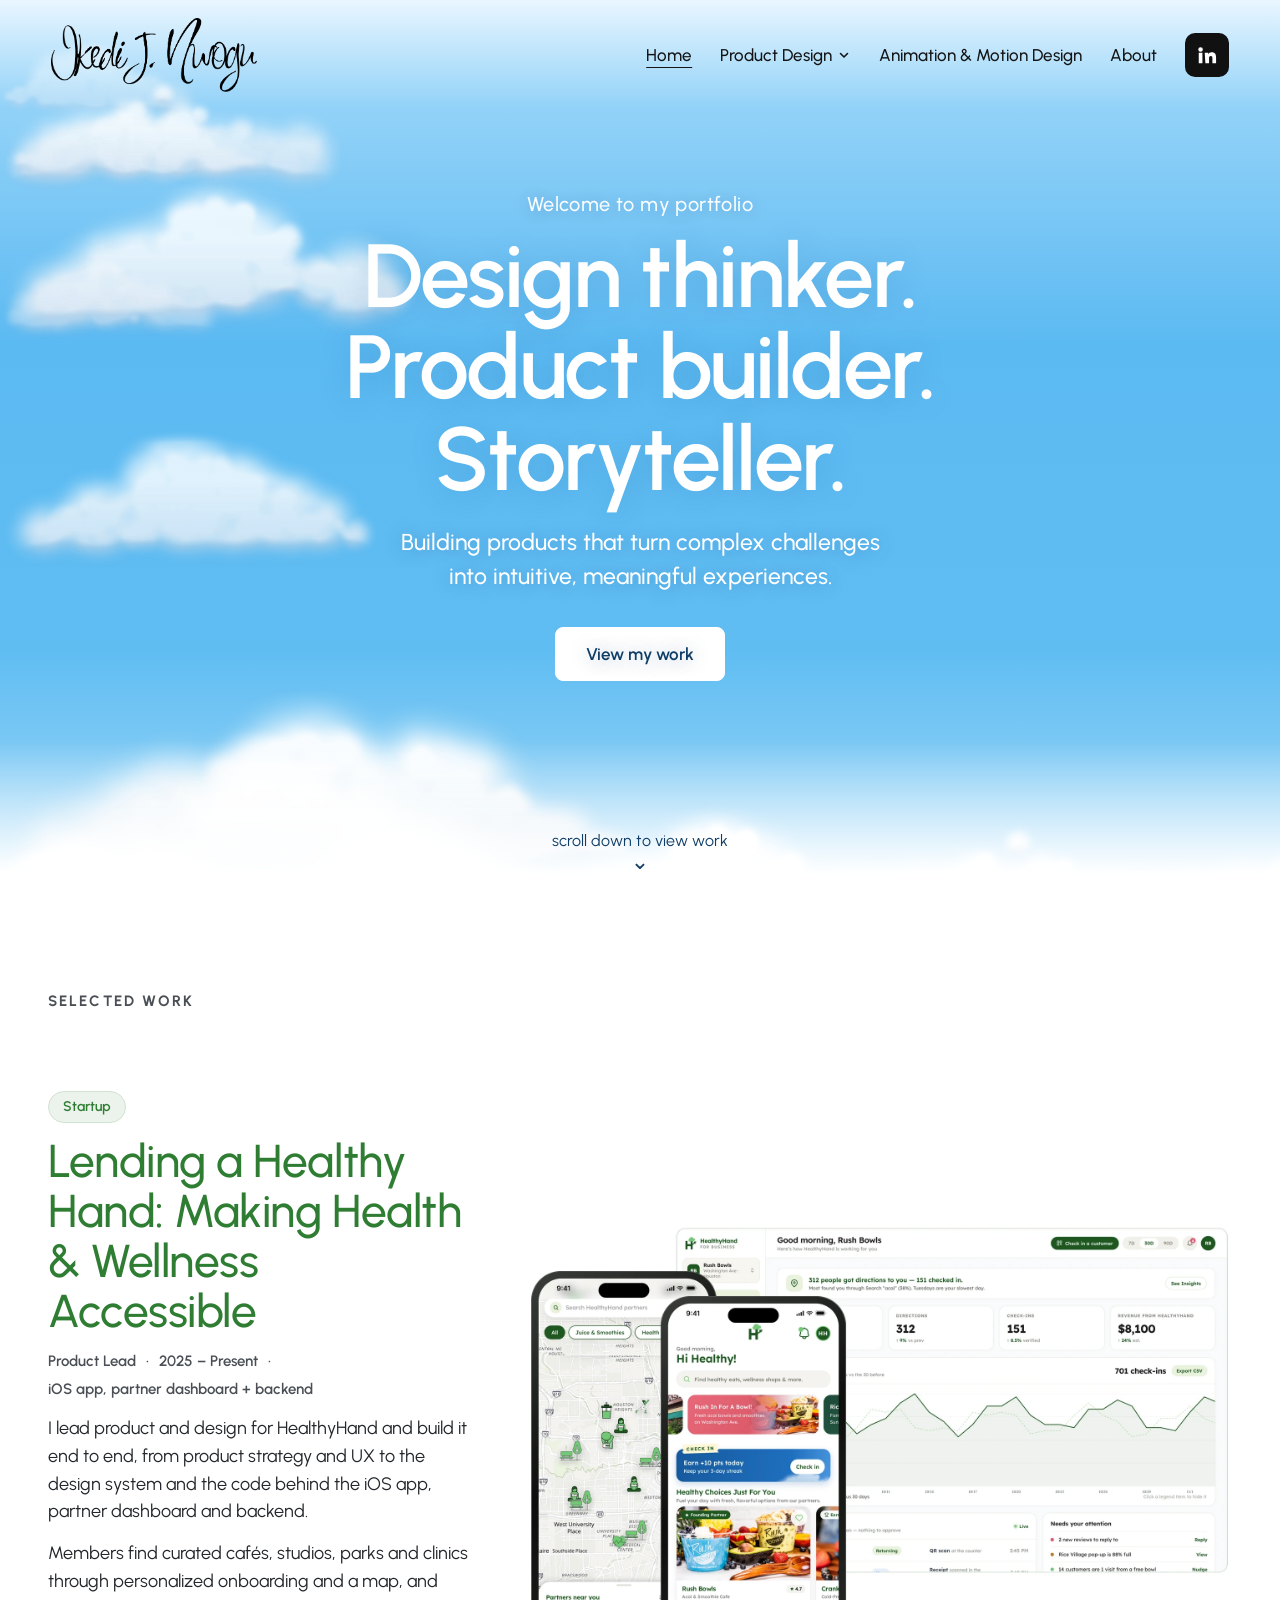
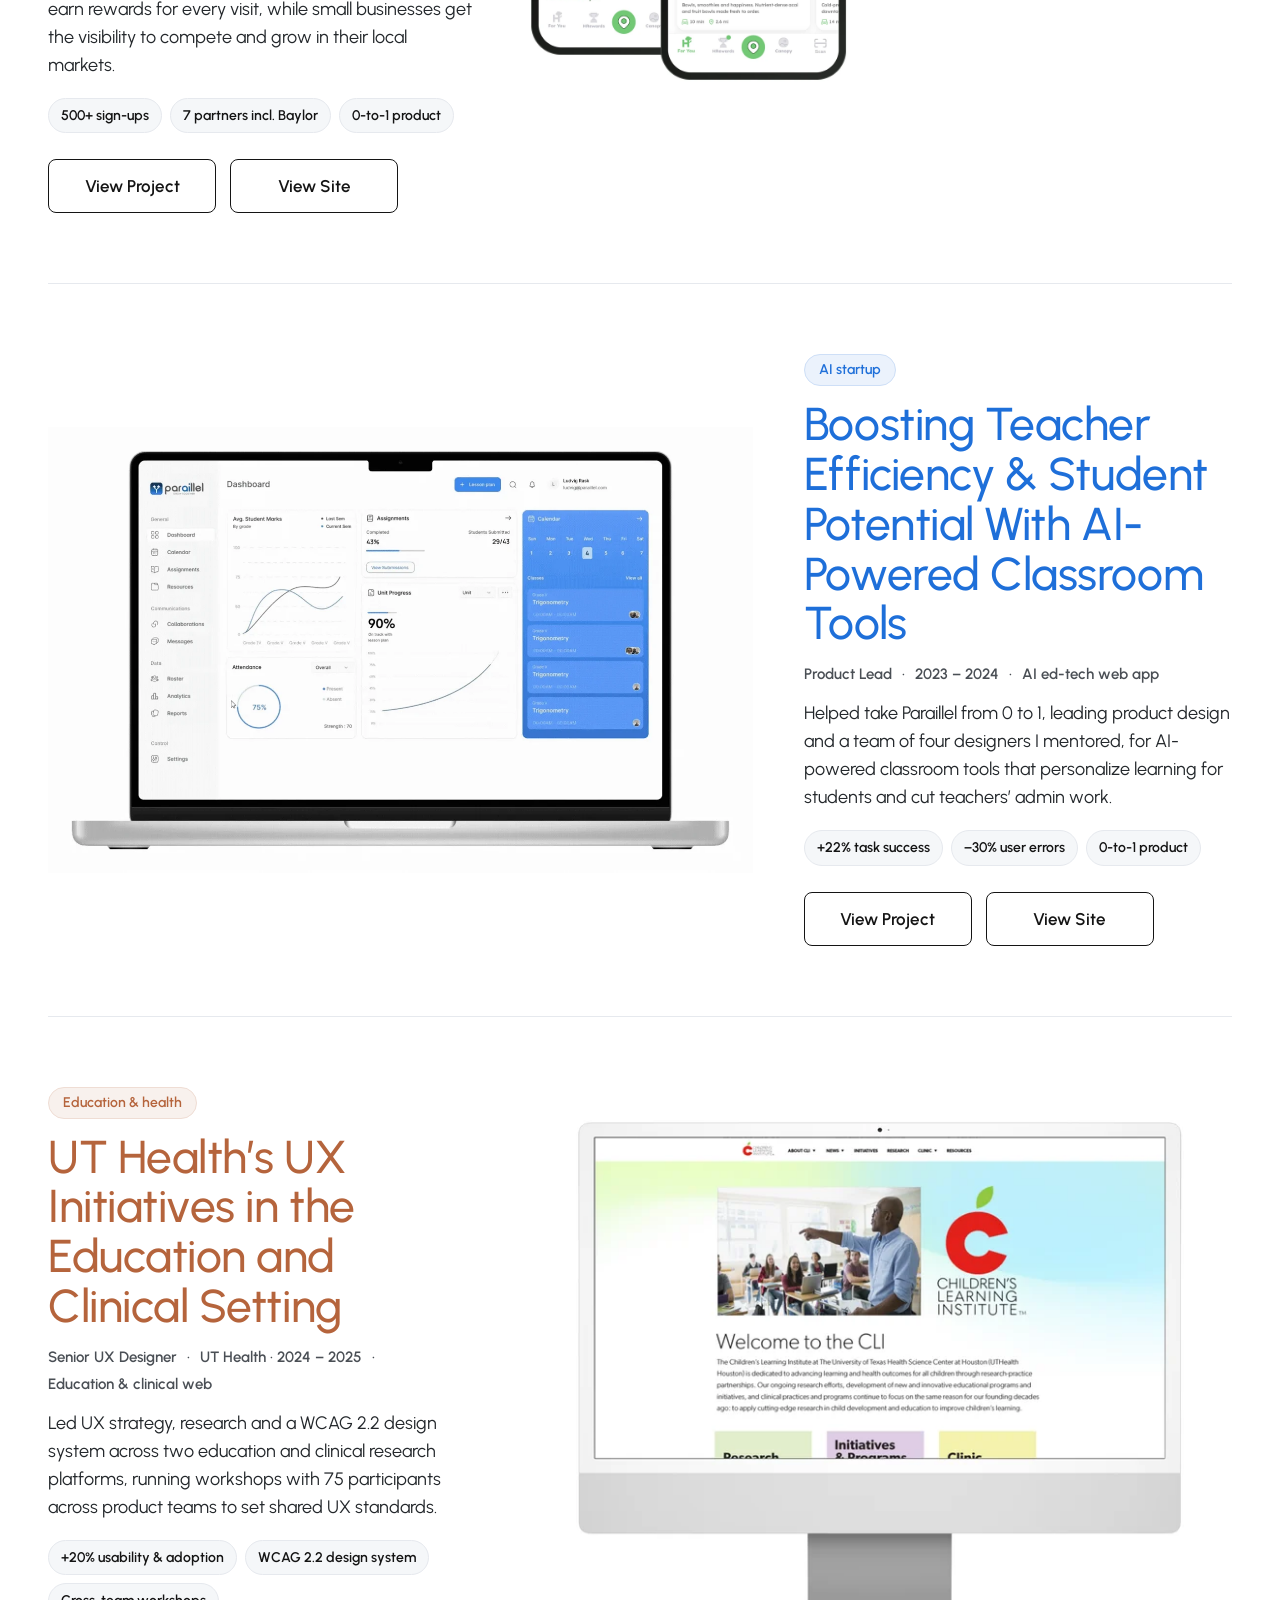
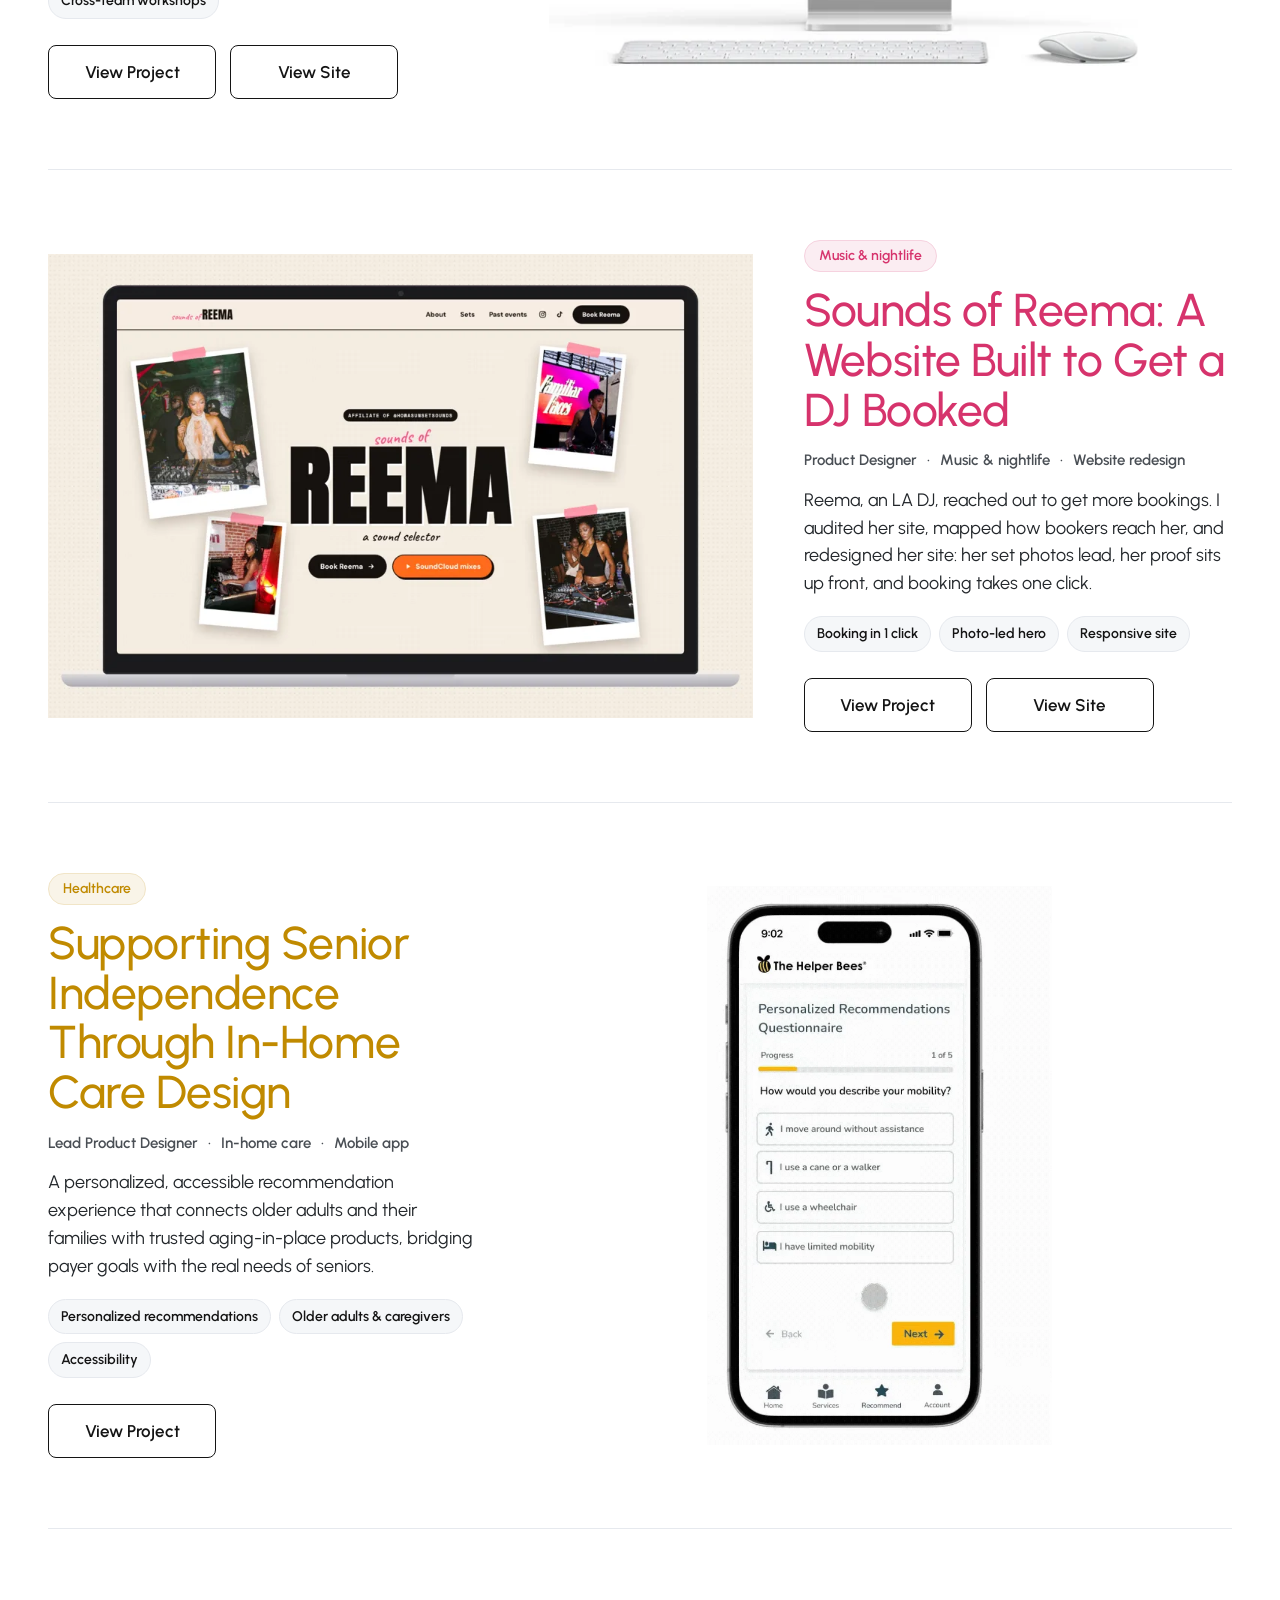
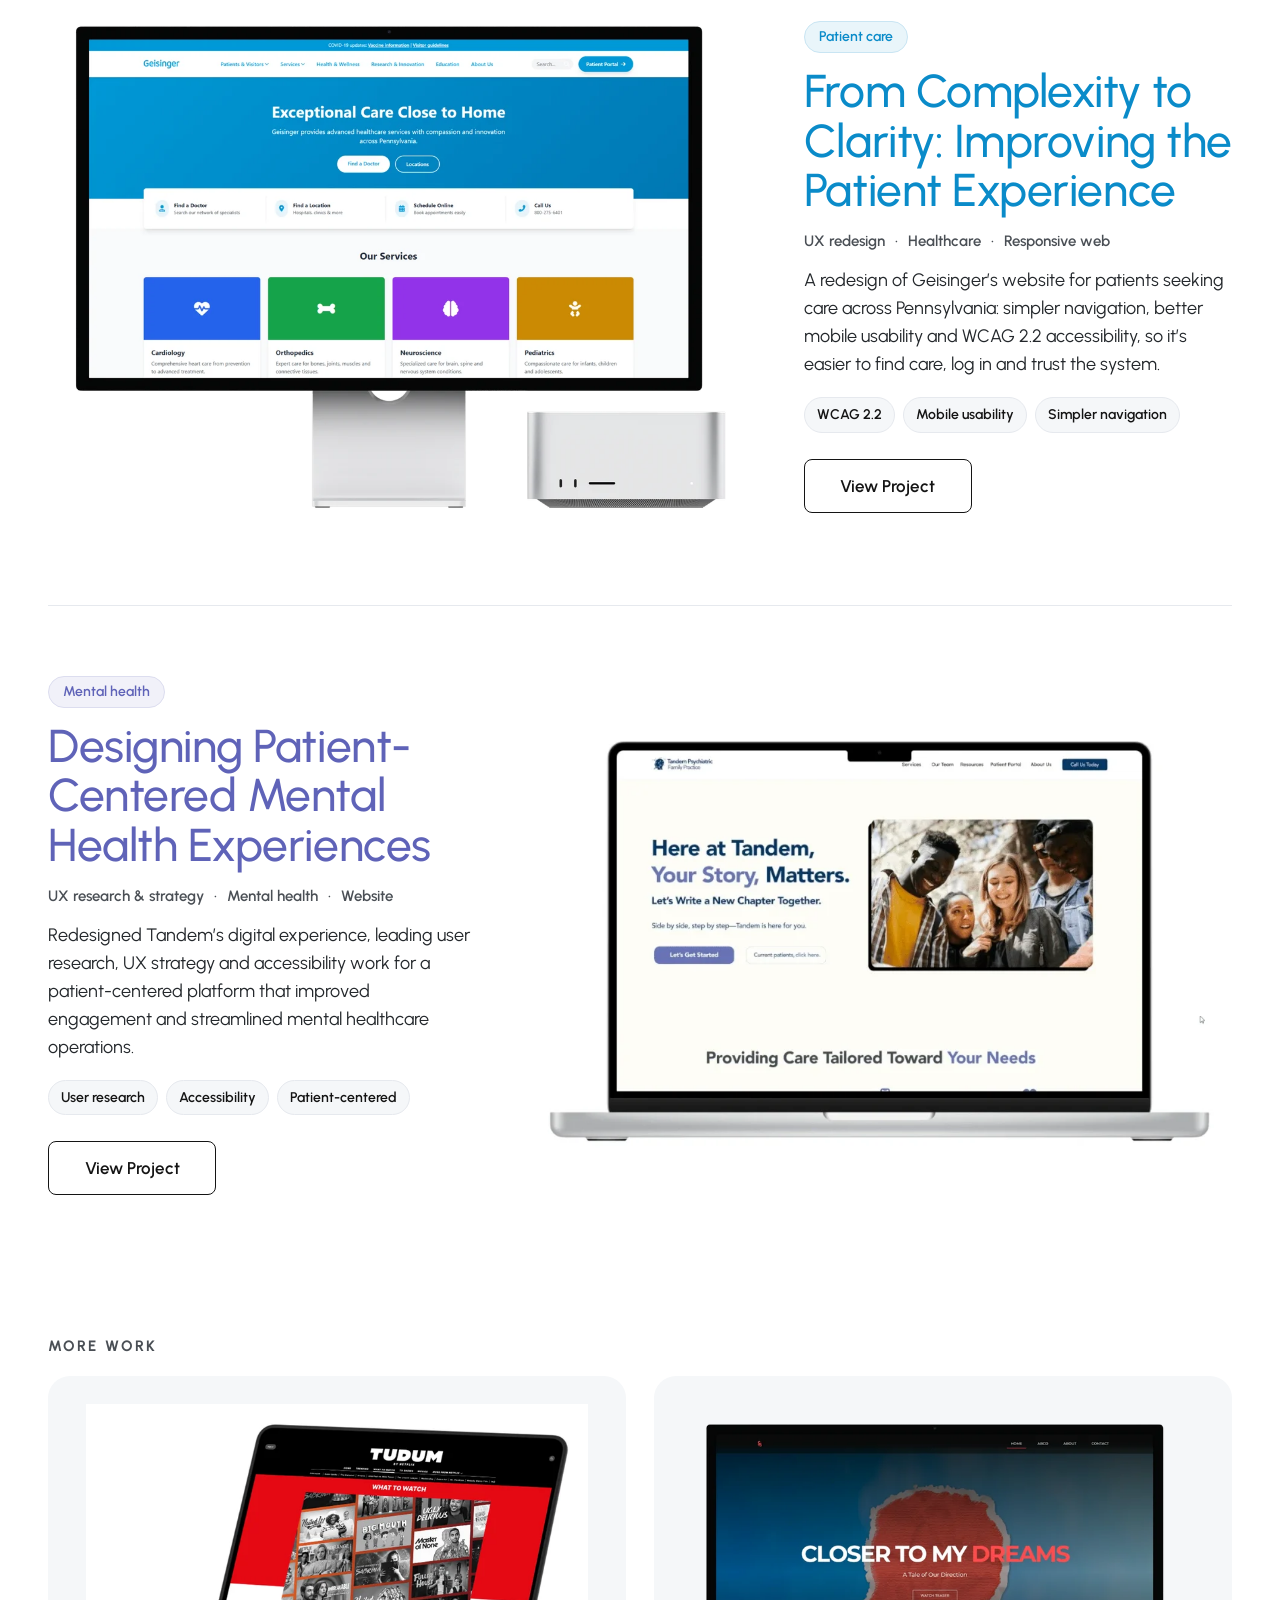
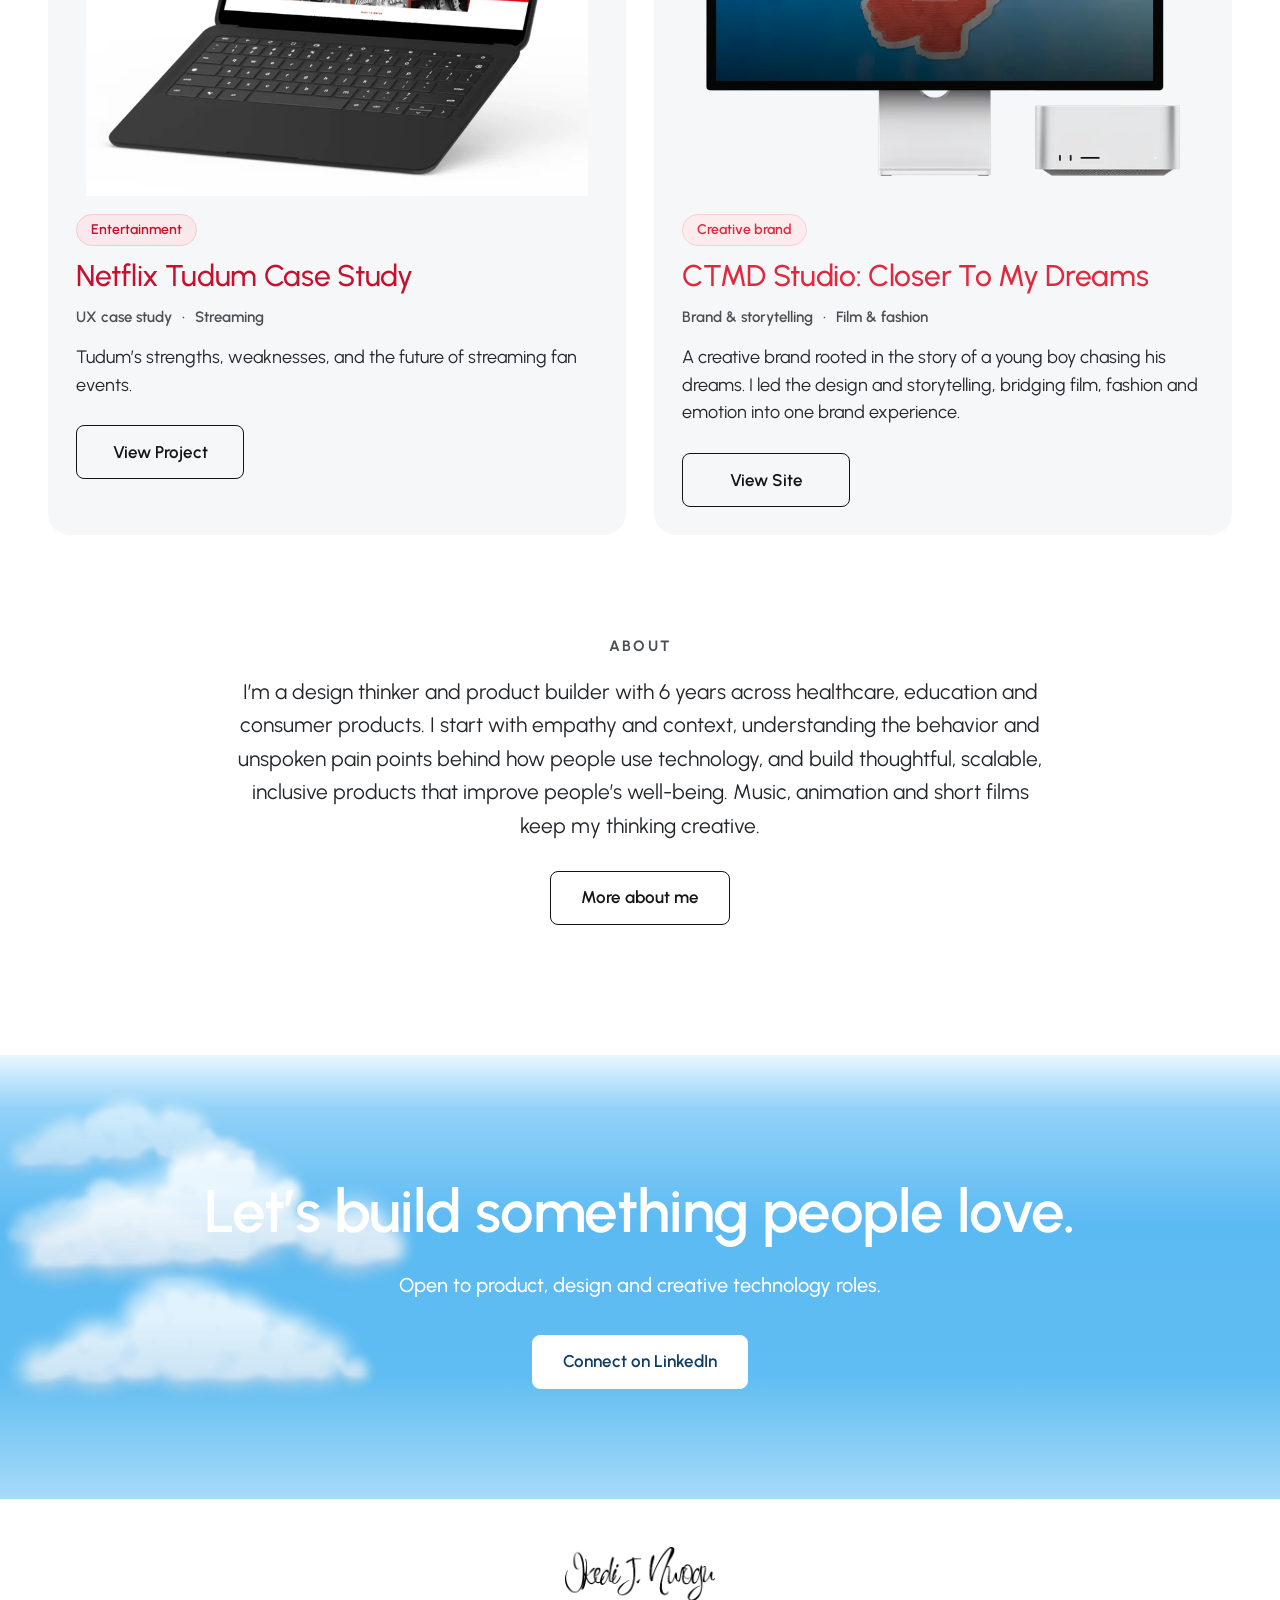
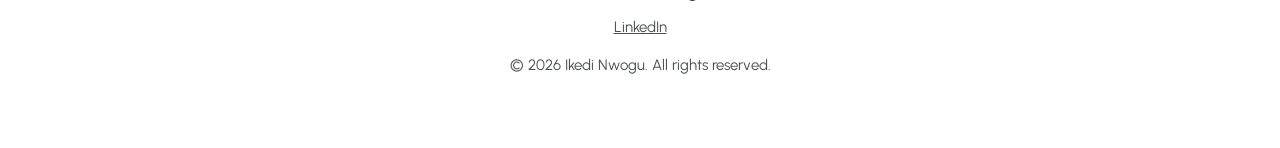
==== commit f8b0a8b0: "Add View Site buttons for Paraillel and UT Health's Children's Learning Institute" ====
--- a/index.html
+++ b/index.html
@@ -46,7 +46,7 @@
 <main id="main" class="work">
   <span id="work" class="anchor"></span>
   <h2 class="sec">Selected work</h2>
-  <article class="row" id="healthyhand"><div class="txt"><p class="pill" style="--c:#2E7D32">Startup</p><h3 class="ttl" style="color:#2E7D32">Lending a Healthy Hand: Making Health &amp; Wellness Accessible</h3><p class="meta">Product Lead<span aria-hidden="true">·</span>2025 – Present<span aria-hidden="true">·</span>iOS app, partner dashboard + backend</p><p class="body">I lead product and design for HealthyHand and build it end to end, from product strategy and UX to the design system and the code behind the iOS app, partner dashboard and backend.</p><p class="body">Members find curated cafés, studios, parks and clinics through personalized onboarding and a map, and earn rewards for every visit, while small businesses get the visibility to compete and grow in their local markets.</p><ul class="chips"><li>500+ sign-ups</li><li>7 partners incl. Baylor</li><li>0-to-1 product</li></ul><div class="btns"><a class="btn" href="projects/healthyhand.html">View Project</a><a class="btn" href="https://www.healthyhand.co" target="_blank" rel="noopener">View Site</a></div></div><div class="pic"><img class="shot" src="assets/img/healthyhand.webp" alt="HealthyHand For You and Map screens on two iPhones in front of the partner business dashboard" loading="lazy" decoding="async"></div></article><article class="row flip" id="paraillel"><div class="txt"><p class="pill" style="--c:#1E6FD9">AI startup</p><h3 class="ttl" style="color:#1E6FD9">Boosting Teacher Efficiency &amp; Student Potential With AI-Powered Classroom Tools</h3><p class="meta">Product Lead<span aria-hidden="true">·</span>2023 – 2024<span aria-hidden="true">·</span>AI ed-tech web app</p><p class="body">Helped take Paraillel from 0 to 1, leading product design and a team of four designers I mentored, for AI-powered classroom tools that personalize learning for students and cut teachers’ admin work.</p><ul class="chips"><li>+22% task success</li><li>−30% user errors</li><li>0-to-1 product</li></ul><div class="btns"><a class="btn" href="projects/paraillel.html">View Project</a></div></div><div class="pic"><video class="shot" src="assets/video/paraillel.mp4" poster="assets/img/paraillel.webp" autoplay muted loop playsinline preload="metadata" aria-label="Walkthrough of the Paraillel teacher dashboard and assignments on a laptop"></video></div></article><article class="row" id="cli"><div class="txt"><p class="pill" style="--c:#B5643C">Education &amp; health</p><h3 class="ttl" style="color:#B5643C">UT Health’s UX Initiatives in the Education and Clinical Setting</h3><p class="meta">Senior UX Designer<span aria-hidden="true">·</span>UT Health · 2024 – 2025<span aria-hidden="true">·</span>Education &amp; clinical web</p><p class="body">Led UX strategy, research and a WCAG 2.2 design system across two education and clinical research platforms, running workshops with 75 participants across product teams to set shared UX standards.</p><ul class="chips"><li>+20% usability &amp; adoption</li><li>WCAG 2.2 design system</li><li>Cross-team workshops</li></ul><div class="btns"><a class="btn" href="projects/cli.html">View Project</a></div></div><div class="pic"><img class="shot" src="assets/img/cli.webp" alt="Children’s Learning Institute website on an iMac" loading="lazy" decoding="async"></div></article><article class="row flip" id="reema"><div class="txt"><p class="pill" style="--c:#D6336C">Music &amp; nightlife</p><h3 class="ttl" style="color:#D6336C">Sounds of Reema: A Website Built to Get a DJ Booked</h3><p class="meta">Product Designer<span aria-hidden="true">·</span>Music &amp; nightlife<span aria-hidden="true">·</span>Website redesign</p><p class="body">Reema, an LA DJ, reached out to get more bookings. I audited her site, mapped how bookers reach her, and redesigned her site: her set photos lead, her proof sits up front, and booking takes one click.</p><ul class="chips"><li>Booking in 1 click</li><li>Photo-led hero</li><li>Responsive site</li></ul><div class="btns"><a class="btn" href="projects/reema.html">View Project</a><a class="btn" href="https://soundsofreema.com/" target="_blank" rel="noopener">View Site</a></div></div><div class="pic"><img class="shot" src="assets/img/reema.webp" alt="The redesigned Sounds of Reema site on a laptop" loading="lazy" decoding="async"></div></article><article class="row" id="helperbees"><div class="txt"><p class="pill" style="--c:#C08A00">Healthcare</p><h3 class="ttl" style="color:#C08A00">Supporting Senior Independence Through In-Home Care Design</h3><p class="meta">Lead Product Designer<span aria-hidden="true">·</span>In-home care<span aria-hidden="true">·</span>Mobile app</p><p class="body">A personalized, accessible recommendation experience that connects older adults and their families with trusted aging-in-place products, bridging payer goals with the real needs of seniors.</p><ul class="chips"><li>Personalized recommendations</li><li>Older adults &amp; caregivers</li><li>Accessibility</li></ul><div class="btns"><a class="btn" href="projects/helper-bees.html">View Project</a></div></div><div class="pic"><video class="shot tall" src="assets/video/hb-flow.mp4" poster="assets/img/hb/flow-poster.webp" autoplay muted loop playsinline preload="metadata" aria-label="The Helper Bees recommendations questionnaire on an iPhone, step by step"></video></div></article><article class="row flip" id="geisinger"><div class="txt"><p class="pill" style="--c:#0A8BC9">Patient care</p><h3 class="ttl" style="color:#0A8BC9">From Complexity to Clarity: Improving the Patient Experience</h3><p class="meta">UX redesign<span aria-hidden="true">·</span>Healthcare<span aria-hidden="true">·</span>Responsive web</p><p class="body">A redesign of Geisinger’s website for patients seeking care across Pennsylvania: simpler navigation, better mobile usability and WCAG 2.2 accessibility, so it’s easier to find care, log in and trust the system.</p><ul class="chips"><li>WCAG 2.2</li><li>Mobile usability</li><li>Simpler navigation</li></ul><div class="btns"><a class="btn" href="https://ikejustis.github.io/geisinger-redesign/" target="_blank" rel="noopener">View Project</a></div></div><div class="pic"><img class="shot" src="assets/img/geisinger.webp" alt="Redesigned Geisinger website on a desktop monitor" loading="lazy" decoding="async"></div></article><article class="row" id="tandem"><div class="txt"><p class="pill" style="--c:#5F63B8">Mental health</p><h3 class="ttl" style="color:#5F63B8">Designing Patient-Centered Mental Health Experiences</h3><p class="meta">UX research &amp; strategy<span aria-hidden="true">·</span>Mental health<span aria-hidden="true">·</span>Website</p><p class="body">Redesigned Tandem’s digital experience, leading user research, UX strategy and accessibility work for a patient-centered platform that improved engagement and streamlined mental healthcare operations.</p><ul class="chips"><li>User research</li><li>Accessibility</li><li>Patient-centered</li></ul><div class="btns"><a class="btn" href="projects/tandem.html">View Project</a></div></div><div class="pic"><img class="shot" src="assets/img/tandem.webp" alt="Tandem Psychiatric website on a laptop" loading="lazy" decoding="async"></div></article>
+  <article class="row" id="healthyhand"><div class="txt"><p class="pill" style="--c:#2E7D32">Startup</p><h3 class="ttl" style="color:#2E7D32">Lending a Healthy Hand: Making Health &amp; Wellness Accessible</h3><p class="meta">Product Lead<span aria-hidden="true">·</span>2025 – Present<span aria-hidden="true">·</span>iOS app, partner dashboard + backend</p><p class="body">I lead product and design for HealthyHand and build it end to end, from product strategy and UX to the design system and the code behind the iOS app, partner dashboard and backend.</p><p class="body">Members find curated cafés, studios, parks and clinics through personalized onboarding and a map, and earn rewards for every visit, while small businesses get the visibility to compete and grow in their local markets.</p><ul class="chips"><li>500+ sign-ups</li><li>7 partners incl. Baylor</li><li>0-to-1 product</li></ul><div class="btns"><a class="btn" href="projects/healthyhand.html">View Project</a><a class="btn" href="https://www.healthyhand.co" target="_blank" rel="noopener">View Site</a></div></div><div class="pic"><img class="shot" src="assets/img/healthyhand.webp" alt="HealthyHand For You and Map screens on two iPhones in front of the partner business dashboard" loading="lazy" decoding="async"></div></article><article class="row flip" id="paraillel"><div class="txt"><p class="pill" style="--c:#1E6FD9">AI startup</p><h3 class="ttl" style="color:#1E6FD9">Boosting Teacher Efficiency &amp; Student Potential With AI-Powered Classroom Tools</h3><p class="meta">Product Lead<span aria-hidden="true">·</span>2023 – 2024<span aria-hidden="true">·</span>AI ed-tech web app</p><p class="body">Helped take Paraillel from 0 to 1, leading product design and a team of four designers I mentored, for AI-powered classroom tools that personalize learning for students and cut teachers’ admin work.</p><ul class="chips"><li>+22% task success</li><li>−30% user errors</li><li>0-to-1 product</li></ul><div class="btns"><a class="btn" href="projects/paraillel.html">View Project</a><a class="btn" href="https://paraillel.com/" target="_blank" rel="noopener">View Site</a></div></div><div class="pic"><video class="shot" src="assets/video/paraillel.mp4" poster="assets/img/paraillel.webp" autoplay muted loop playsinline preload="metadata" aria-label="Walkthrough of the Paraillel teacher dashboard and assignments on a laptop"></video></div></article><article class="row" id="cli"><div class="txt"><p class="pill" style="--c:#B5643C">Education &amp; health</p><h3 class="ttl" style="color:#B5643C">UT Health’s UX Initiatives in the Education and Clinical Setting</h3><p class="meta">Senior UX Designer<span aria-hidden="true">·</span>UT Health · 2024 – 2025<span aria-hidden="true">·</span>Education &amp; clinical web</p><p class="body">Led UX strategy, research and a WCAG 2.2 design system across two education and clinical research platforms, running workshops with 75 participants across product teams to set shared UX standards.</p><ul class="chips"><li>+20% usability &amp; adoption</li><li>WCAG 2.2 design system</li><li>Cross-team workshops</li></ul><div class="btns"><a class="btn" href="projects/cli.html">View Project</a><a class="btn" href="https://childrenslearninginstitute.org/" target="_blank" rel="noopener">View Site</a></div></div><div class="pic"><img class="shot" src="assets/img/cli.webp" alt="Children’s Learning Institute website on an iMac" loading="lazy" decoding="async"></div></article><article class="row flip" id="reema"><div class="txt"><p class="pill" style="--c:#D6336C">Music &amp; nightlife</p><h3 class="ttl" style="color:#D6336C">Sounds of Reema: A Website Built to Get a DJ Booked</h3><p class="meta">Product Designer<span aria-hidden="true">·</span>Music &amp; nightlife<span aria-hidden="true">·</span>Website redesign</p><p class="body">Reema, an LA DJ, reached out to get more bookings. I audited her site, mapped how bookers reach her, and redesigned her site: her set photos lead, her proof sits up front, and booking takes one click.</p><ul class="chips"><li>Booking in 1 click</li><li>Photo-led hero</li><li>Responsive site</li></ul><div class="btns"><a class="btn" href="projects/reema.html">View Project</a><a class="btn" href="https://soundsofreema.com/" target="_blank" rel="noopener">View Site</a></div></div><div class="pic"><img class="shot" src="assets/img/reema.webp" alt="The redesigned Sounds of Reema site on a laptop" loading="lazy" decoding="async"></div></article><article class="row" id="helperbees"><div class="txt"><p class="pill" style="--c:#C08A00">Healthcare</p><h3 class="ttl" style="color:#C08A00">Supporting Senior Independence Through In-Home Care Design</h3><p class="meta">Lead Product Designer<span aria-hidden="true">·</span>In-home care<span aria-hidden="true">·</span>Mobile app</p><p class="body">A personalized, accessible recommendation experience that connects older adults and their families with trusted aging-in-place products, bridging payer goals with the real needs of seniors.</p><ul class="chips"><li>Personalized recommendations</li><li>Older adults &amp; caregivers</li><li>Accessibility</li></ul><div class="btns"><a class="btn" href="projects/helper-bees.html">View Project</a></div></div><div class="pic"><video class="shot tall" src="assets/video/hb-flow.mp4" poster="assets/img/hb/flow-poster.webp" autoplay muted loop playsinline preload="metadata" aria-label="The Helper Bees recommendations questionnaire on an iPhone, step by step"></video></div></article><article class="row flip" id="geisinger"><div class="txt"><p class="pill" style="--c:#0A8BC9">Patient care</p><h3 class="ttl" style="color:#0A8BC9">From Complexity to Clarity: Improving the Patient Experience</h3><p class="meta">UX redesign<span aria-hidden="true">·</span>Healthcare<span aria-hidden="true">·</span>Responsive web</p><p class="body">A redesign of Geisinger’s website for patients seeking care across Pennsylvania: simpler navigation, better mobile usability and WCAG 2.2 accessibility, so it’s easier to find care, log in and trust the system.</p><ul class="chips"><li>WCAG 2.2</li><li>Mobile usability</li><li>Simpler navigation</li></ul><div class="btns"><a class="btn" href="https://ikejustis.github.io/geisinger-redesign/" target="_blank" rel="noopener">View Project</a></div></div><div class="pic"><img class="shot" src="assets/img/geisinger.webp" alt="Redesigned Geisinger website on a desktop monitor" loading="lazy" decoding="async"></div></article><article class="row" id="tandem"><div class="txt"><p class="pill" style="--c:#5F63B8">Mental health</p><h3 class="ttl" style="color:#5F63B8">Designing Patient-Centered Mental Health Experiences</h3><p class="meta">UX research &amp; strategy<span aria-hidden="true">·</span>Mental health<span aria-hidden="true">·</span>Website</p><p class="body">Redesigned Tandem’s digital experience, leading user research, UX strategy and accessibility work for a patient-centered platform that improved engagement and streamlined mental healthcare operations.</p><ul class="chips"><li>User research</li><li>Accessibility</li><li>Patient-centered</li></ul><div class="btns"><a class="btn" href="projects/tandem.html">View Project</a></div></div><div class="pic"><img class="shot" src="assets/img/tandem.webp" alt="Tandem Psychiatric website on a laptop" loading="lazy" decoding="async"></div></article>
   <section class="more" aria-labelledby="more-h"><h2 id="more-h" class="sec">More work</h2><div class="more-grid"><article class="mini" id="tudum"><div class="pic"><img class="shot" src="assets/img/tudum.webp" alt="Netflix Tudum site on a laptop" loading="lazy" decoding="async"></div><div class="txt"><p class="pill" style="--c:#C8102E">Entertainment</p><h3 class="ttl" style="color:#C8102E">Netflix Tudum Case Study</h3><p class="meta">UX case study<span aria-hidden="true">·</span>Streaming</p><p class="body">Tudum’s strengths, weaknesses, and the future of streaming fan events.</p><div class="btns"><a class="btn" href="projects/tudum.html">View Project</a></div></div></article><article class="mini" id="ctmd"><div class="pic"><img class="shot" src="assets/img/ctmd.webp" alt="CTMD Studio website on a desktop monitor" loading="lazy" decoding="async"></div><div class="txt"><p class="pill" style="--c:#E0283F">Creative brand</p><h3 class="ttl" style="color:#E0283F">CTMD Studio: Closer To My Dreams</h3><p class="meta">Brand &amp; storytelling<span aria-hidden="true">·</span>Film &amp; fashion</p><p class="body">A creative brand rooted in the story of a young boy chasing his dreams. I led the design and storytelling, bridging film, fashion and emotion into one brand experience.</p><div class="btns"><a class="btn" href="https://www.ctmdstudio.com/#home-section" target="_blank" rel="noopener">View Site</a></div></div></article></div></section>
   <section class="about" aria-labelledby="about-h">
     <h2 id="about-h" class="sec">About</h2>
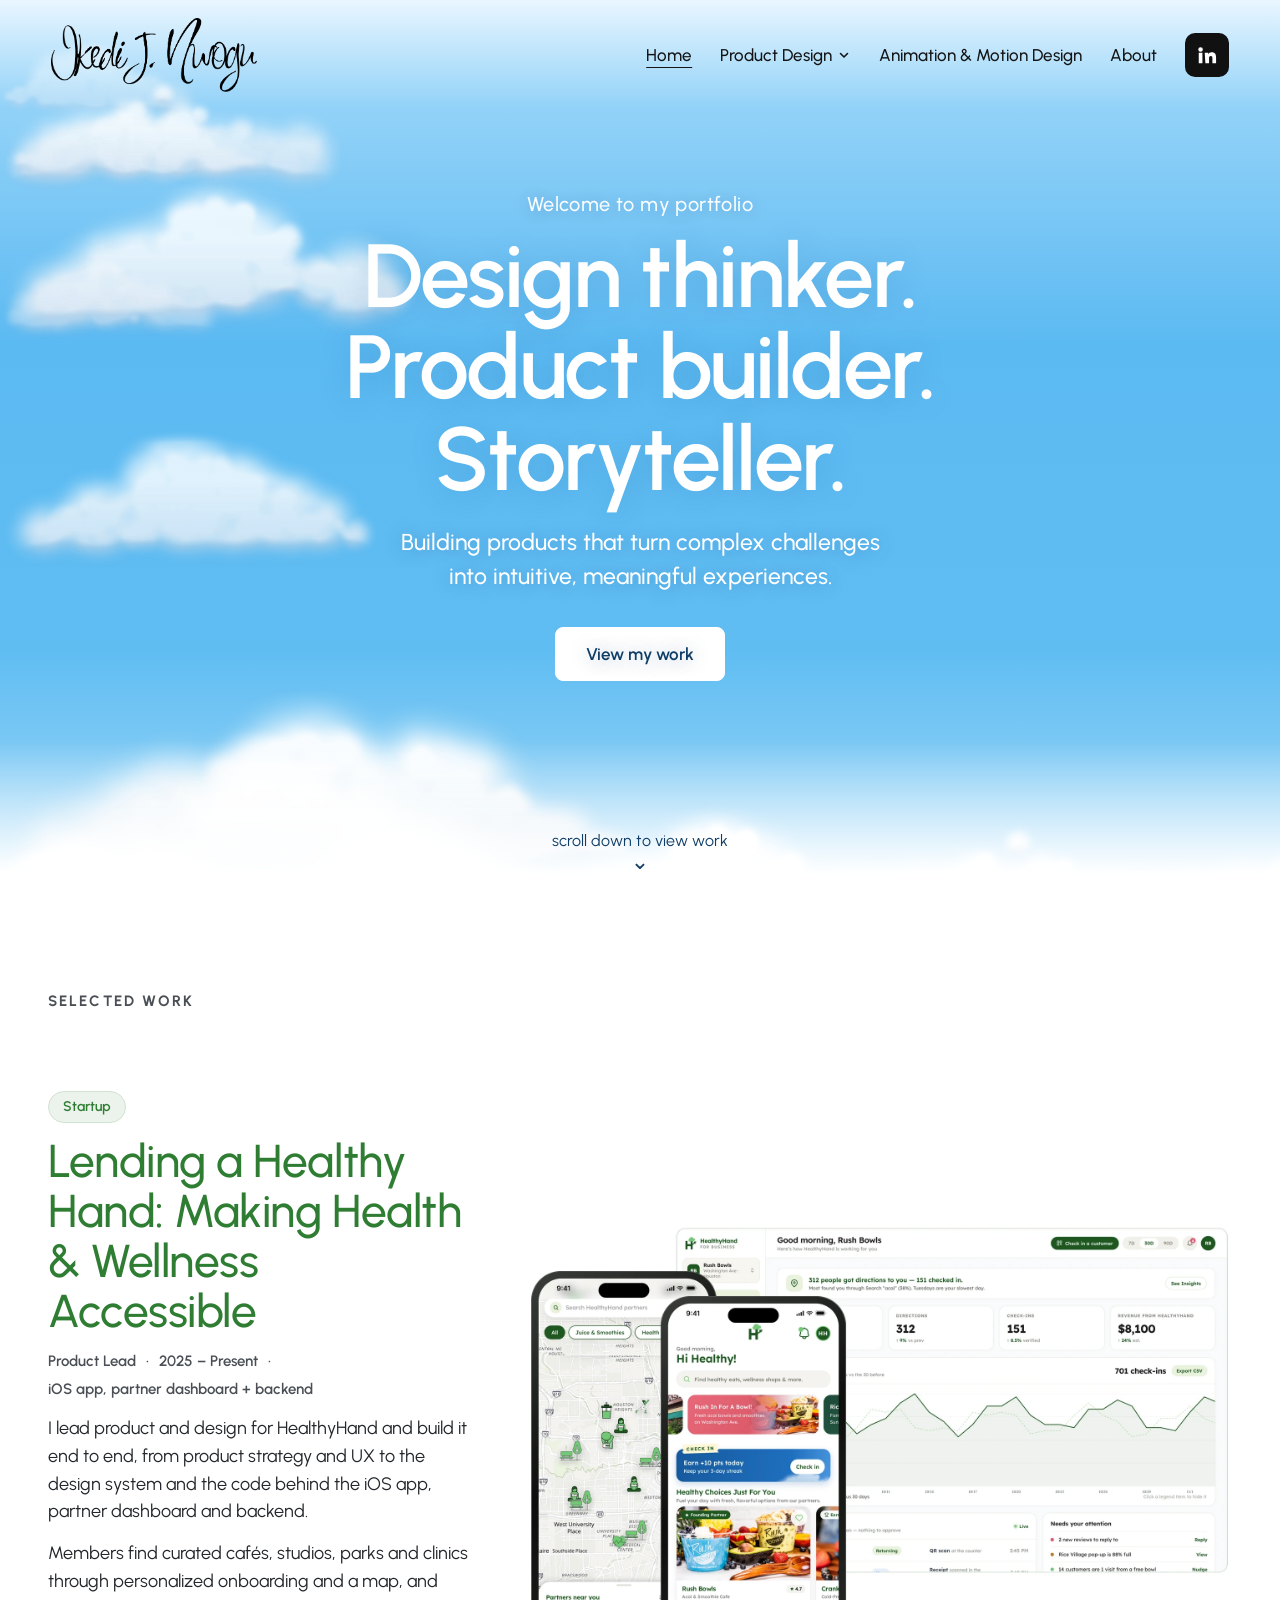
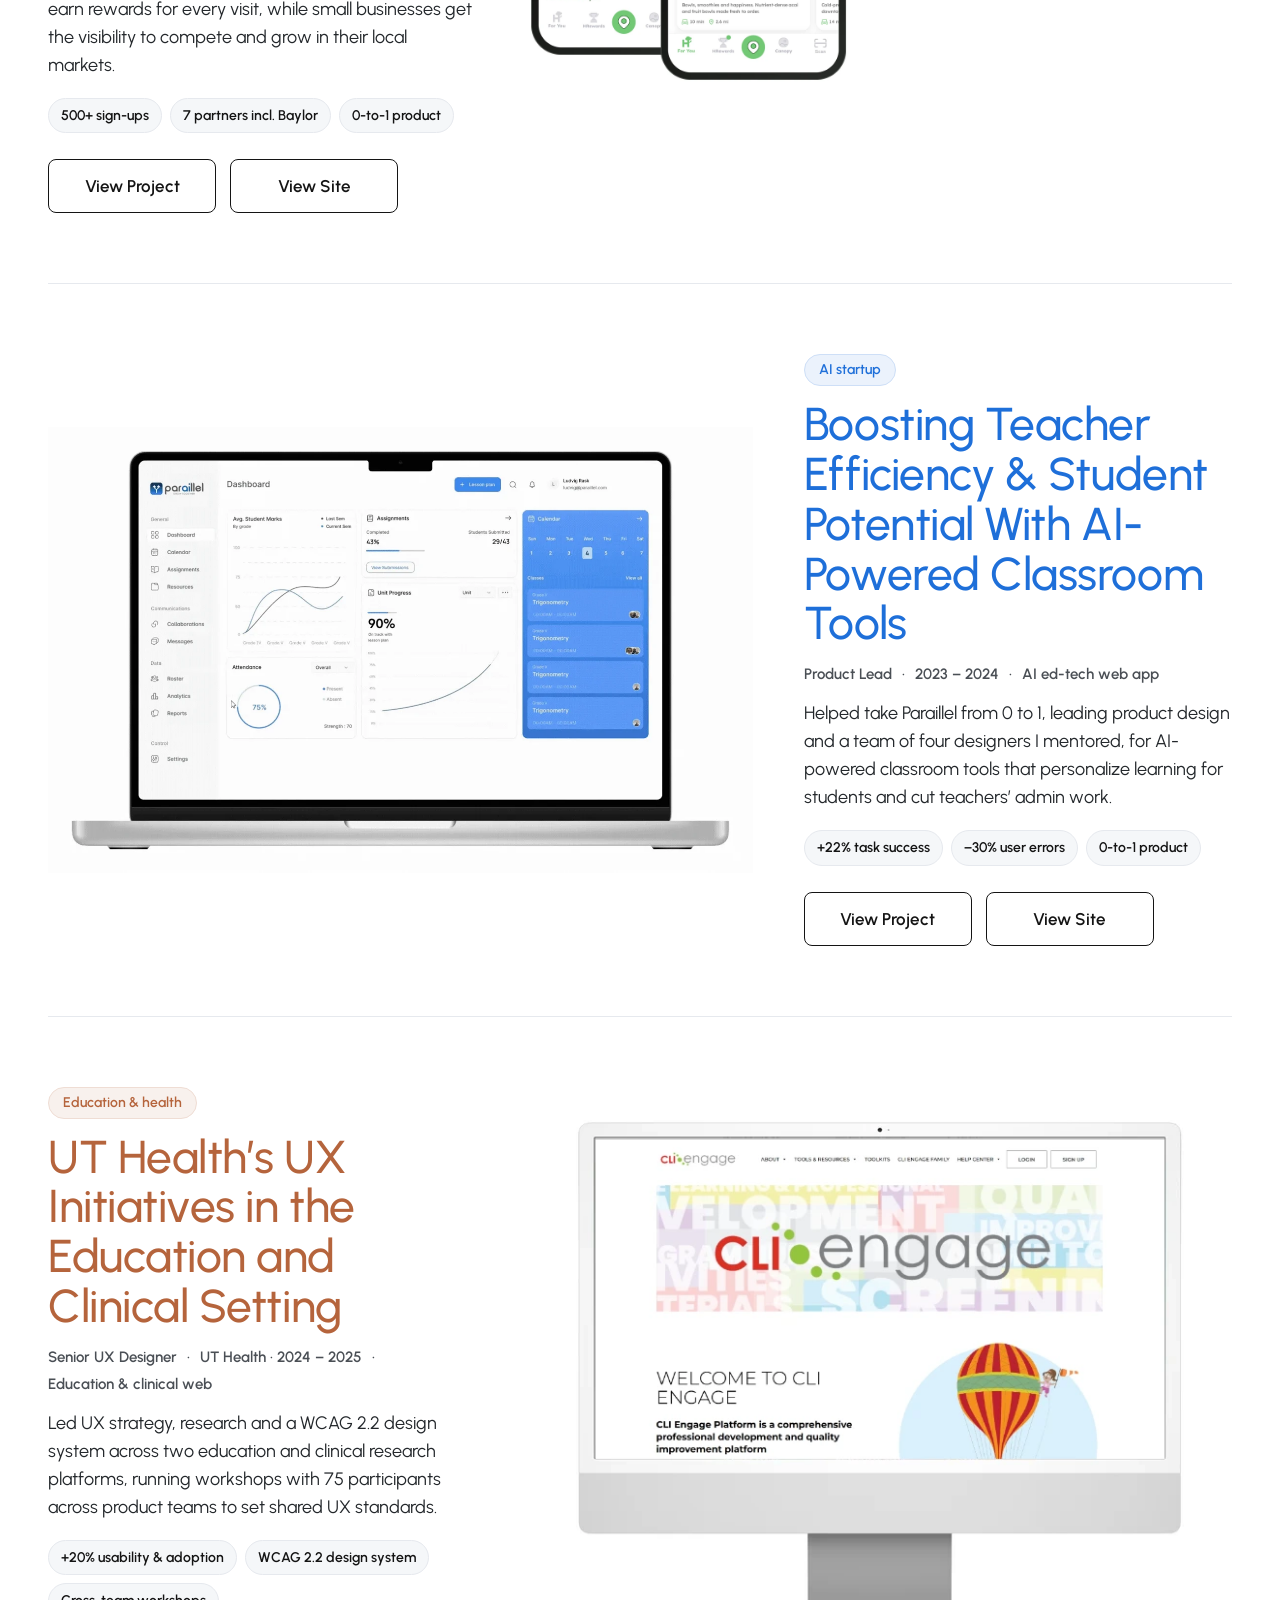
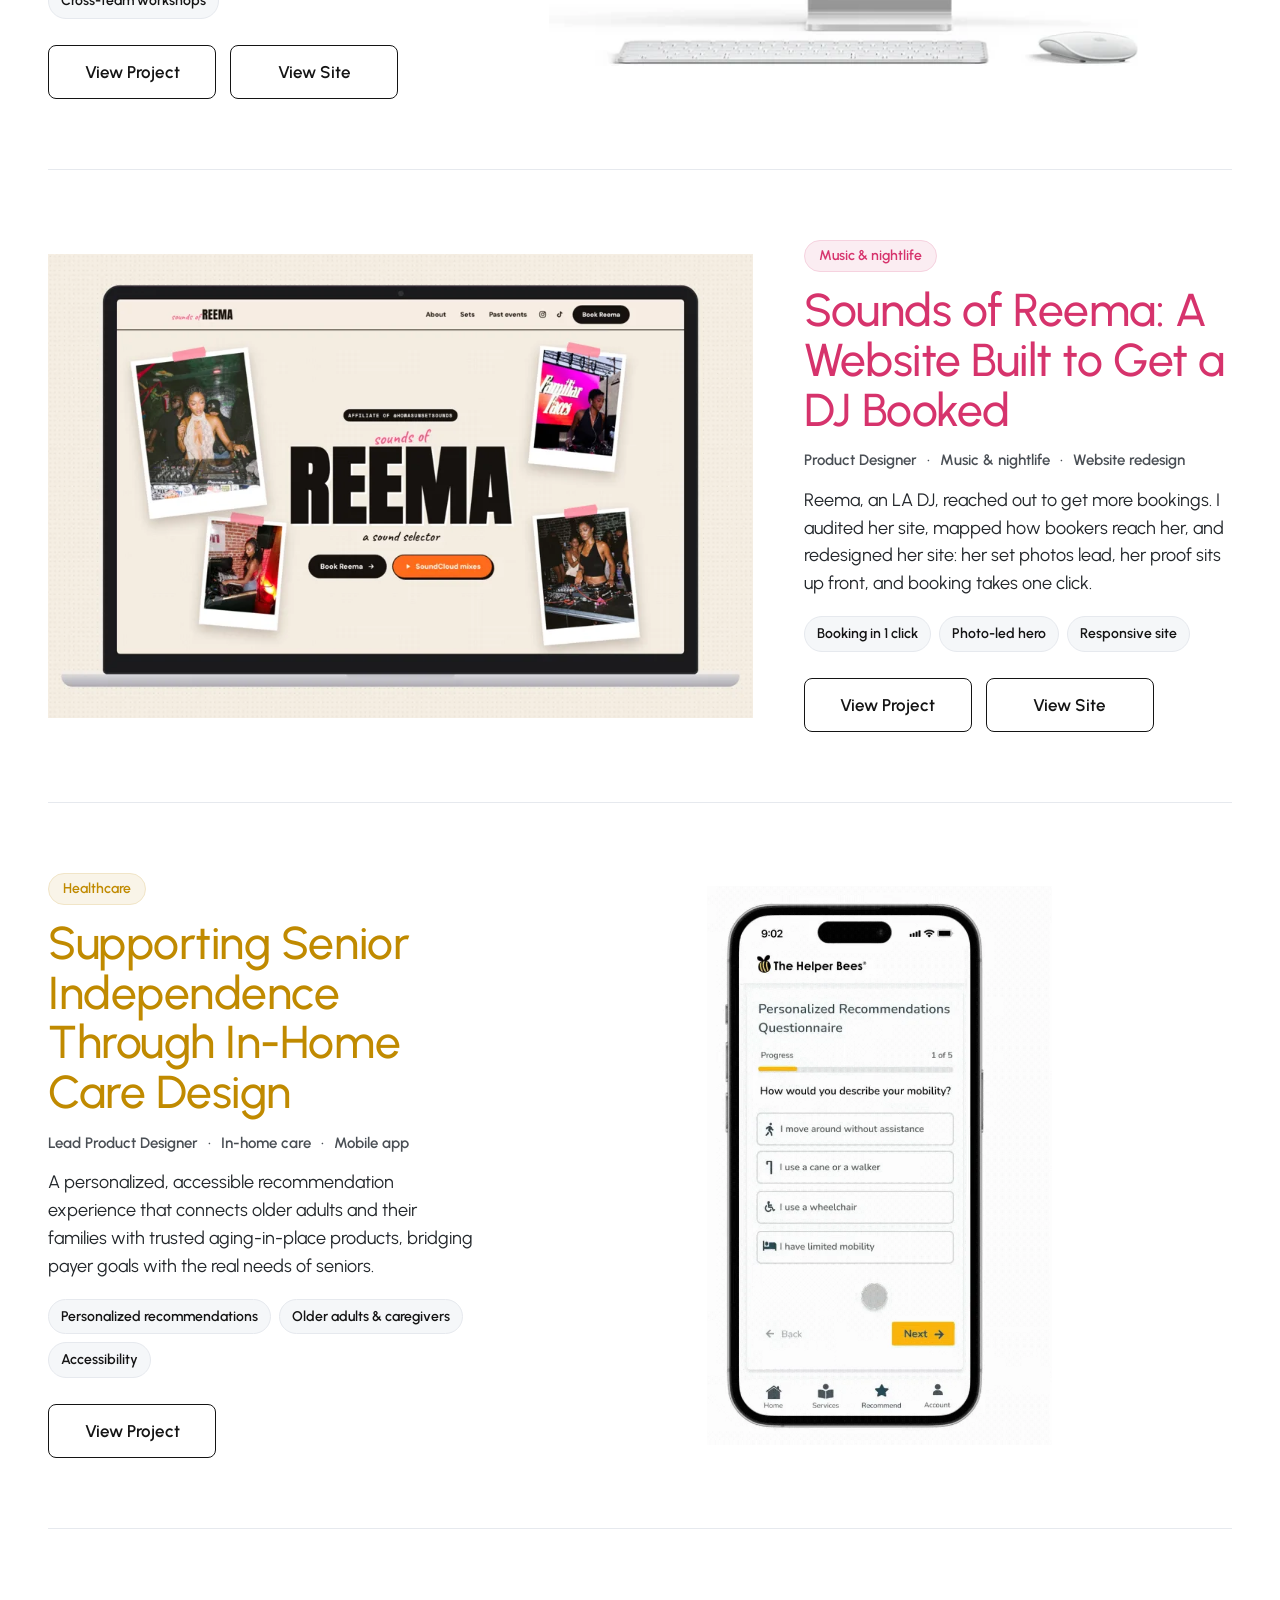
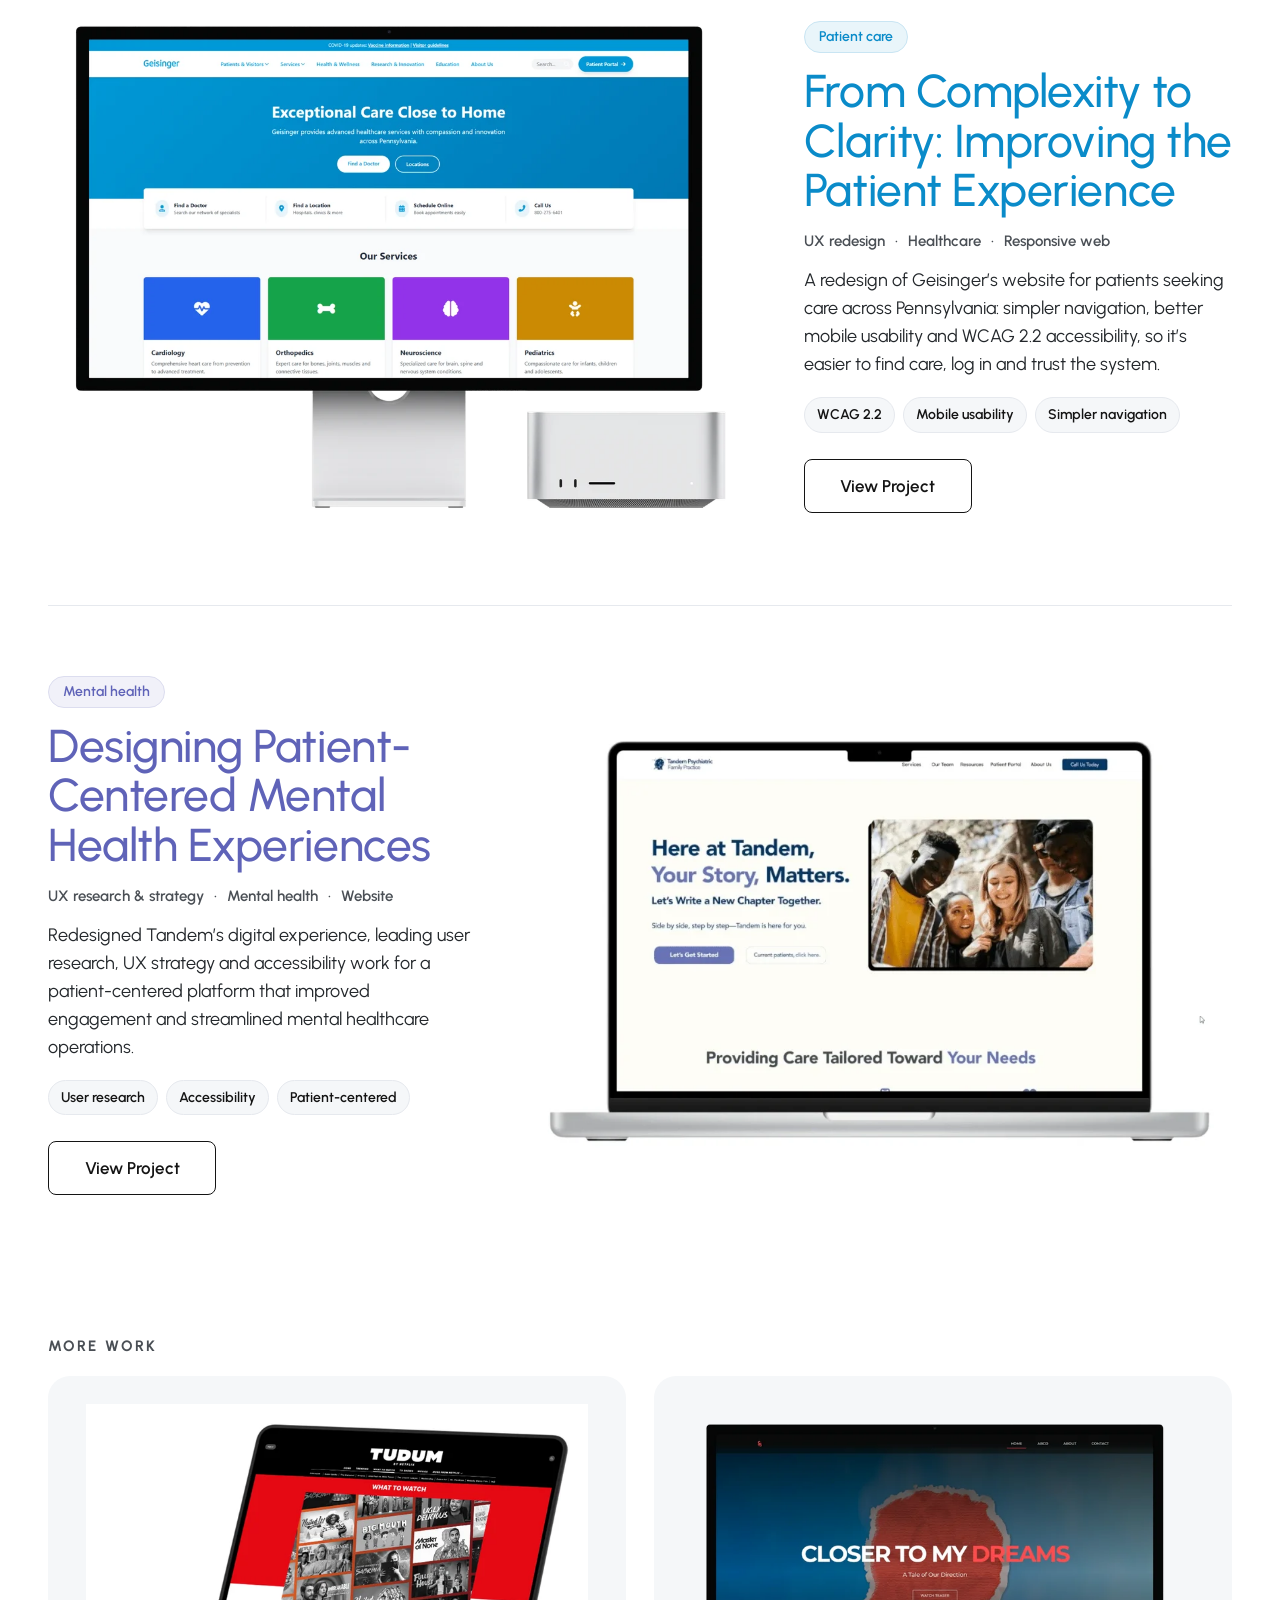
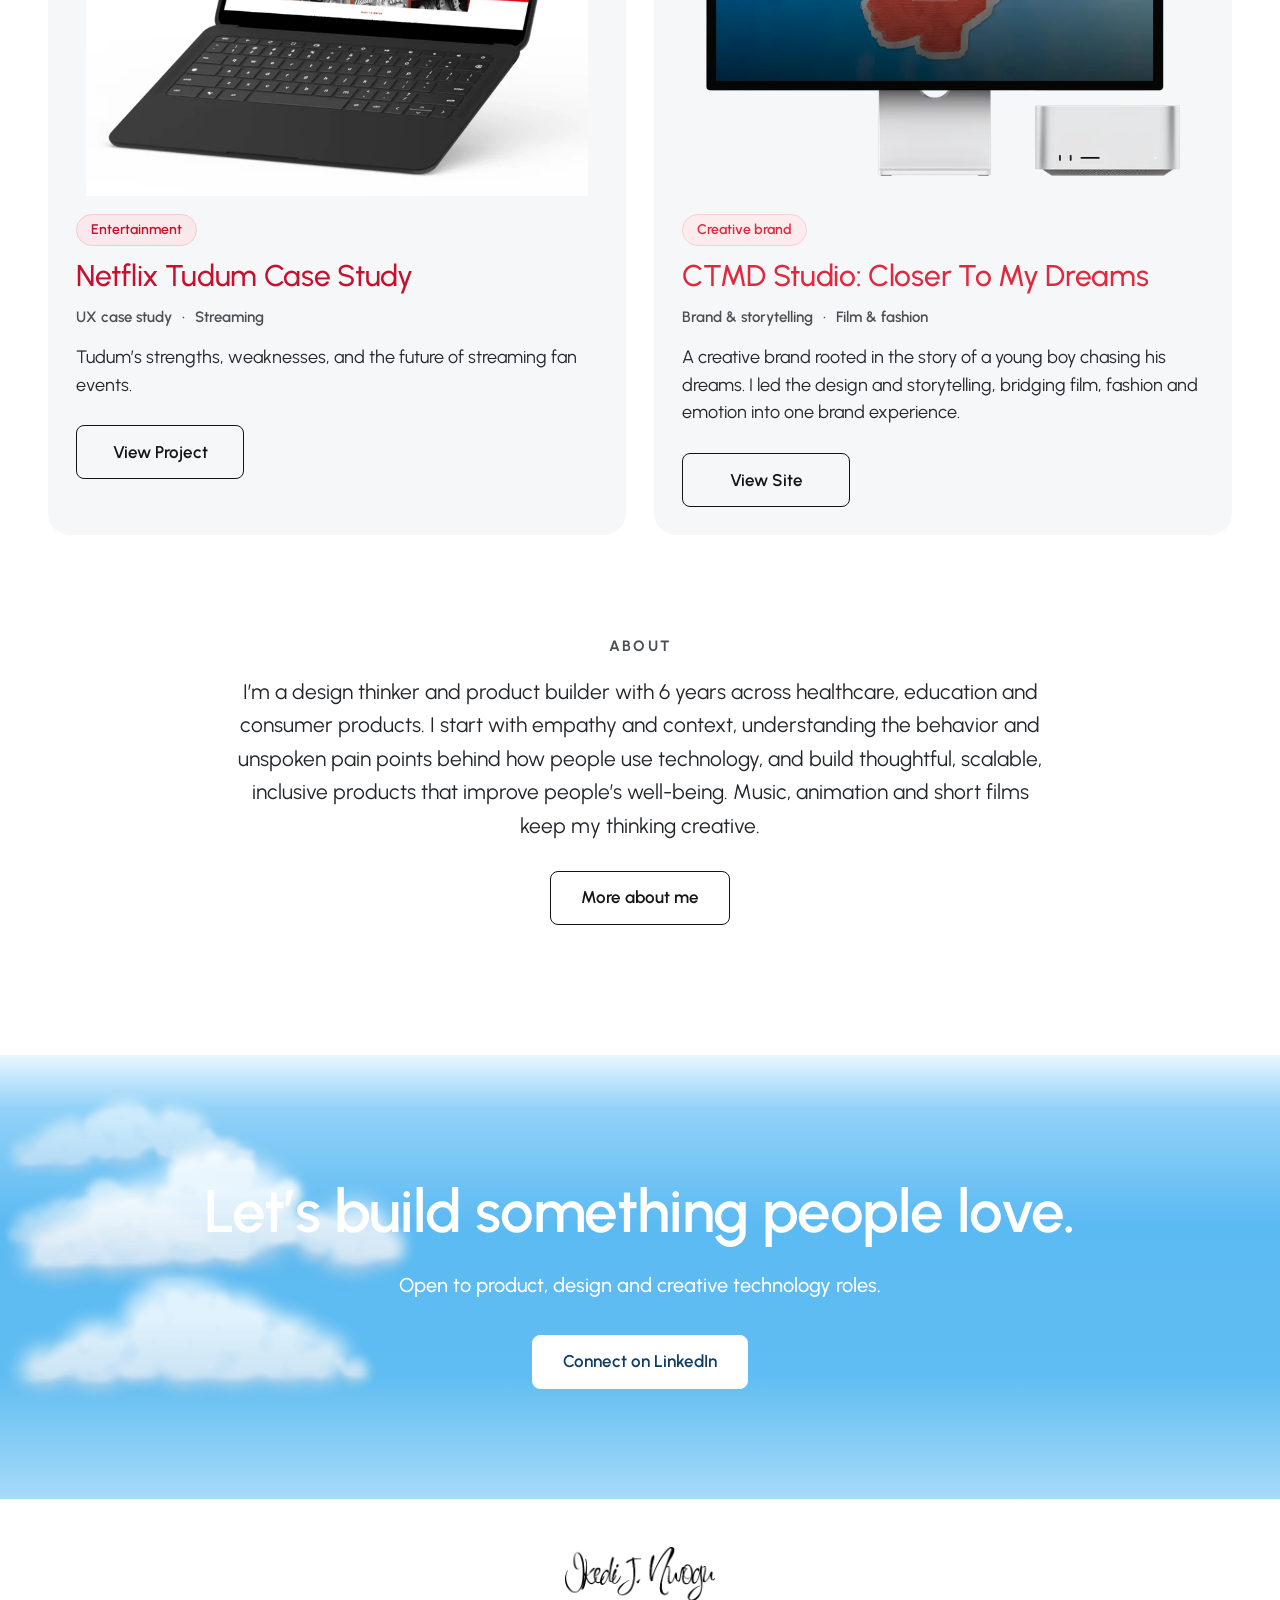
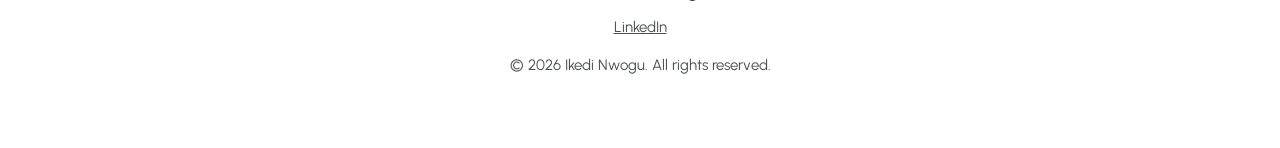
==== commit a7ae81a0: "UT Health card: show the CLI Engage platform to match its View Site link" ====
--- a/index.html
+++ b/index.html
@@ -46,7 +46,7 @@
 <main id="main" class="work">
   <span id="work" class="anchor"></span>
   <h2 class="sec">Selected work</h2>
-  <article class="row" id="healthyhand"><div class="txt"><p class="pill" style="--c:#2E7D32">Startup</p><h3 class="ttl" style="color:#2E7D32">Lending a Healthy Hand: Making Health &amp; Wellness Accessible</h3><p class="meta">Product Lead<span aria-hidden="true">·</span>2025 – Present<span aria-hidden="true">·</span>iOS app, partner dashboard + backend</p><p class="body">I lead product and design for HealthyHand and build it end to end, from product strategy and UX to the design system and the code behind the iOS app, partner dashboard and backend.</p><p class="body">Members find curated cafés, studios, parks and clinics through personalized onboarding and a map, and earn rewards for every visit, while small businesses get the visibility to compete and grow in their local markets.</p><ul class="chips"><li>500+ sign-ups</li><li>7 partners incl. Baylor</li><li>0-to-1 product</li></ul><div class="btns"><a class="btn" href="projects/healthyhand.html">View Project</a><a class="btn" href="https://www.healthyhand.co" target="_blank" rel="noopener">View Site</a></div></div><div class="pic"><img class="shot" src="assets/img/healthyhand.webp" alt="HealthyHand For You and Map screens on two iPhones in front of the partner business dashboard" loading="lazy" decoding="async"></div></article><article class="row flip" id="paraillel"><div class="txt"><p class="pill" style="--c:#1E6FD9">AI startup</p><h3 class="ttl" style="color:#1E6FD9">Boosting Teacher Efficiency &amp; Student Potential With AI-Powered Classroom Tools</h3><p class="meta">Product Lead<span aria-hidden="true">·</span>2023 – 2024<span aria-hidden="true">·</span>AI ed-tech web app</p><p class="body">Helped take Paraillel from 0 to 1, leading product design and a team of four designers I mentored, for AI-powered classroom tools that personalize learning for students and cut teachers’ admin work.</p><ul class="chips"><li>+22% task success</li><li>−30% user errors</li><li>0-to-1 product</li></ul><div class="btns"><a class="btn" href="projects/paraillel.html">View Project</a><a class="btn" href="https://paraillel.com/" target="_blank" rel="noopener">View Site</a></div></div><div class="pic"><video class="shot" src="assets/video/paraillel.mp4" poster="assets/img/paraillel.webp" autoplay muted loop playsinline preload="metadata" aria-label="Walkthrough of the Paraillel teacher dashboard and assignments on a laptop"></video></div></article><article class="row" id="cli"><div class="txt"><p class="pill" style="--c:#B5643C">Education &amp; health</p><h3 class="ttl" style="color:#B5643C">UT Health’s UX Initiatives in the Education and Clinical Setting</h3><p class="meta">Senior UX Designer<span aria-hidden="true">·</span>UT Health · 2024 – 2025<span aria-hidden="true">·</span>Education &amp; clinical web</p><p class="body">Led UX strategy, research and a WCAG 2.2 design system across two education and clinical research platforms, running workshops with 75 participants across product teams to set shared UX standards.</p><ul class="chips"><li>+20% usability &amp; adoption</li><li>WCAG 2.2 design system</li><li>Cross-team workshops</li></ul><div class="btns"><a class="btn" href="projects/cli.html">View Project</a><a class="btn" href="https://childrenslearninginstitute.org/" target="_blank" rel="noopener">View Site</a></div></div><div class="pic"><img class="shot" src="assets/img/cli.webp" alt="Children’s Learning Institute website on an iMac" loading="lazy" decoding="async"></div></article><article class="row flip" id="reema"><div class="txt"><p class="pill" style="--c:#D6336C">Music &amp; nightlife</p><h3 class="ttl" style="color:#D6336C">Sounds of Reema: A Website Built to Get a DJ Booked</h3><p class="meta">Product Designer<span aria-hidden="true">·</span>Music &amp; nightlife<span aria-hidden="true">·</span>Website redesign</p><p class="body">Reema, an LA DJ, reached out to get more bookings. I audited her site, mapped how bookers reach her, and redesigned her site: her set photos lead, her proof sits up front, and booking takes one click.</p><ul class="chips"><li>Booking in 1 click</li><li>Photo-led hero</li><li>Responsive site</li></ul><div class="btns"><a class="btn" href="projects/reema.html">View Project</a><a class="btn" href="https://soundsofreema.com/" target="_blank" rel="noopener">View Site</a></div></div><div class="pic"><img class="shot" src="assets/img/reema.webp" alt="The redesigned Sounds of Reema site on a laptop" loading="lazy" decoding="async"></div></article><article class="row" id="helperbees"><div class="txt"><p class="pill" style="--c:#C08A00">Healthcare</p><h3 class="ttl" style="color:#C08A00">Supporting Senior Independence Through In-Home Care Design</h3><p class="meta">Lead Product Designer<span aria-hidden="true">·</span>In-home care<span aria-hidden="true">·</span>Mobile app</p><p class="body">A personalized, accessible recommendation experience that connects older adults and their families with trusted aging-in-place products, bridging payer goals with the real needs of seniors.</p><ul class="chips"><li>Personalized recommendations</li><li>Older adults &amp; caregivers</li><li>Accessibility</li></ul><div class="btns"><a class="btn" href="projects/helper-bees.html">View Project</a></div></div><div class="pic"><video class="shot tall" src="assets/video/hb-flow.mp4" poster="assets/img/hb/flow-poster.webp" autoplay muted loop playsinline preload="metadata" aria-label="The Helper Bees recommendations questionnaire on an iPhone, step by step"></video></div></article><article class="row flip" id="geisinger"><div class="txt"><p class="pill" style="--c:#0A8BC9">Patient care</p><h3 class="ttl" style="color:#0A8BC9">From Complexity to Clarity: Improving the Patient Experience</h3><p class="meta">UX redesign<span aria-hidden="true">·</span>Healthcare<span aria-hidden="true">·</span>Responsive web</p><p class="body">A redesign of Geisinger’s website for patients seeking care across Pennsylvania: simpler navigation, better mobile usability and WCAG 2.2 accessibility, so it’s easier to find care, log in and trust the system.</p><ul class="chips"><li>WCAG 2.2</li><li>Mobile usability</li><li>Simpler navigation</li></ul><div class="btns"><a class="btn" href="https://ikejustis.github.io/geisinger-redesign/" target="_blank" rel="noopener">View Project</a></div></div><div class="pic"><img class="shot" src="assets/img/geisinger.webp" alt="Redesigned Geisinger website on a desktop monitor" loading="lazy" decoding="async"></div></article><article class="row" id="tandem"><div class="txt"><p class="pill" style="--c:#5F63B8">Mental health</p><h3 class="ttl" style="color:#5F63B8">Designing Patient-Centered Mental Health Experiences</h3><p class="meta">UX research &amp; strategy<span aria-hidden="true">·</span>Mental health<span aria-hidden="true">·</span>Website</p><p class="body">Redesigned Tandem’s digital experience, leading user research, UX strategy and accessibility work for a patient-centered platform that improved engagement and streamlined mental healthcare operations.</p><ul class="chips"><li>User research</li><li>Accessibility</li><li>Patient-centered</li></ul><div class="btns"><a class="btn" href="projects/tandem.html">View Project</a></div></div><div class="pic"><img class="shot" src="assets/img/tandem.webp" alt="Tandem Psychiatric website on a laptop" loading="lazy" decoding="async"></div></article>
+  <article class="row" id="healthyhand"><div class="txt"><p class="pill" style="--c:#2E7D32">Startup</p><h3 class="ttl" style="color:#2E7D32">Lending a Healthy Hand: Making Health &amp; Wellness Accessible</h3><p class="meta">Product Lead<span aria-hidden="true">·</span>2025 – Present<span aria-hidden="true">·</span>iOS app, partner dashboard + backend</p><p class="body">I lead product and design for HealthyHand and build it end to end, from product strategy and UX to the design system and the code behind the iOS app, partner dashboard and backend.</p><p class="body">Members find curated cafés, studios, parks and clinics through personalized onboarding and a map, and earn rewards for every visit, while small businesses get the visibility to compete and grow in their local markets.</p><ul class="chips"><li>500+ sign-ups</li><li>7 partners incl. Baylor</li><li>0-to-1 product</li></ul><div class="btns"><a class="btn" href="projects/healthyhand.html">View Project</a><a class="btn" href="https://www.healthyhand.co" target="_blank" rel="noopener">View Site</a></div></div><div class="pic"><img class="shot" src="assets/img/healthyhand.webp" alt="HealthyHand For You and Map screens on two iPhones in front of the partner business dashboard" loading="lazy" decoding="async"></div></article><article class="row flip" id="paraillel"><div class="txt"><p class="pill" style="--c:#1E6FD9">AI startup</p><h3 class="ttl" style="color:#1E6FD9">Boosting Teacher Efficiency &amp; Student Potential With AI-Powered Classroom Tools</h3><p class="meta">Product Lead<span aria-hidden="true">·</span>2023 – 2024<span aria-hidden="true">·</span>AI ed-tech web app</p><p class="body">Helped take Paraillel from 0 to 1, leading product design and a team of four designers I mentored, for AI-powered classroom tools that personalize learning for students and cut teachers’ admin work.</p><ul class="chips"><li>+22% task success</li><li>−30% user errors</li><li>0-to-1 product</li></ul><div class="btns"><a class="btn" href="projects/paraillel.html">View Project</a><a class="btn" href="https://paraillel.com/" target="_blank" rel="noopener">View Site</a></div></div><div class="pic"><video class="shot" src="assets/video/paraillel.mp4" poster="assets/img/paraillel.webp" autoplay muted loop playsinline preload="metadata" aria-label="Walkthrough of the Paraillel teacher dashboard and assignments on a laptop"></video></div></article><article class="row" id="cli"><div class="txt"><p class="pill" style="--c:#B5643C">Education &amp; health</p><h3 class="ttl" style="color:#B5643C">UT Health’s UX Initiatives in the Education and Clinical Setting</h3><p class="meta">Senior UX Designer<span aria-hidden="true">·</span>UT Health · 2024 – 2025<span aria-hidden="true">·</span>Education &amp; clinical web</p><p class="body">Led UX strategy, research and a WCAG 2.2 design system across two education and clinical research platforms, running workshops with 75 participants across product teams to set shared UX standards.</p><ul class="chips"><li>+20% usability &amp; adoption</li><li>WCAG 2.2 design system</li><li>Cross-team workshops</li></ul><div class="btns"><a class="btn" href="projects/cli.html">View Project</a><a class="btn" href="https://public.cliengage.org/" target="_blank" rel="noopener">View Site</a></div></div><div class="pic"><img class="shot" src="assets/img/cli.webp" alt="The CLI Engage platform on an iMac" loading="lazy" decoding="async"></div></article><article class="row flip" id="reema"><div class="txt"><p class="pill" style="--c:#D6336C">Music &amp; nightlife</p><h3 class="ttl" style="color:#D6336C">Sounds of Reema: A Website Built to Get a DJ Booked</h3><p class="meta">Product Designer<span aria-hidden="true">·</span>Music &amp; nightlife<span aria-hidden="true">·</span>Website redesign</p><p class="body">Reema, an LA DJ, reached out to get more bookings. I audited her site, mapped how bookers reach her, and redesigned her site: her set photos lead, her proof sits up front, and booking takes one click.</p><ul class="chips"><li>Booking in 1 click</li><li>Photo-led hero</li><li>Responsive site</li></ul><div class="btns"><a class="btn" href="projects/reema.html">View Project</a><a class="btn" href="https://soundsofreema.com/" target="_blank" rel="noopener">View Site</a></div></div><div class="pic"><img class="shot" src="assets/img/reema.webp" alt="The redesigned Sounds of Reema site on a laptop" loading="lazy" decoding="async"></div></article><article class="row" id="helperbees"><div class="txt"><p class="pill" style="--c:#C08A00">Healthcare</p><h3 class="ttl" style="color:#C08A00">Supporting Senior Independence Through In-Home Care Design</h3><p class="meta">Lead Product Designer<span aria-hidden="true">·</span>In-home care<span aria-hidden="true">·</span>Mobile app</p><p class="body">A personalized, accessible recommendation experience that connects older adults and their families with trusted aging-in-place products, bridging payer goals with the real needs of seniors.</p><ul class="chips"><li>Personalized recommendations</li><li>Older adults &amp; caregivers</li><li>Accessibility</li></ul><div class="btns"><a class="btn" href="projects/helper-bees.html">View Project</a></div></div><div class="pic"><video class="shot tall" src="assets/video/hb-flow.mp4" poster="assets/img/hb/flow-poster.webp" autoplay muted loop playsinline preload="metadata" aria-label="The Helper Bees recommendations questionnaire on an iPhone, step by step"></video></div></article><article class="row flip" id="geisinger"><div class="txt"><p class="pill" style="--c:#0A8BC9">Patient care</p><h3 class="ttl" style="color:#0A8BC9">From Complexity to Clarity: Improving the Patient Experience</h3><p class="meta">UX redesign<span aria-hidden="true">·</span>Healthcare<span aria-hidden="true">·</span>Responsive web</p><p class="body">A redesign of Geisinger’s website for patients seeking care across Pennsylvania: simpler navigation, better mobile usability and WCAG 2.2 accessibility, so it’s easier to find care, log in and trust the system.</p><ul class="chips"><li>WCAG 2.2</li><li>Mobile usability</li><li>Simpler navigation</li></ul><div class="btns"><a class="btn" href="https://ikejustis.github.io/geisinger-redesign/" target="_blank" rel="noopener">View Project</a></div></div><div class="pic"><img class="shot" src="assets/img/geisinger.webp" alt="Redesigned Geisinger website on a desktop monitor" loading="lazy" decoding="async"></div></article><article class="row" id="tandem"><div class="txt"><p class="pill" style="--c:#5F63B8">Mental health</p><h3 class="ttl" style="color:#5F63B8">Designing Patient-Centered Mental Health Experiences</h3><p class="meta">UX research &amp; strategy<span aria-hidden="true">·</span>Mental health<span aria-hidden="true">·</span>Website</p><p class="body">Redesigned Tandem’s digital experience, leading user research, UX strategy and accessibility work for a patient-centered platform that improved engagement and streamlined mental healthcare operations.</p><ul class="chips"><li>User research</li><li>Accessibility</li><li>Patient-centered</li></ul><div class="btns"><a class="btn" href="projects/tandem.html">View Project</a></div></div><div class="pic"><img class="shot" src="assets/img/tandem.webp" alt="Tandem Psychiatric website on a laptop" loading="lazy" decoding="async"></div></article>
   <section class="more" aria-labelledby="more-h"><h2 id="more-h" class="sec">More work</h2><div class="more-grid"><article class="mini" id="tudum"><div class="pic"><img class="shot" src="assets/img/tudum.webp" alt="Netflix Tudum site on a laptop" loading="lazy" decoding="async"></div><div class="txt"><p class="pill" style="--c:#C8102E">Entertainment</p><h3 class="ttl" style="color:#C8102E">Netflix Tudum Case Study</h3><p class="meta">UX case study<span aria-hidden="true">·</span>Streaming</p><p class="body">Tudum’s strengths, weaknesses, and the future of streaming fan events.</p><div class="btns"><a class="btn" href="projects/tudum.html">View Project</a></div></div></article><article class="mini" id="ctmd"><div class="pic"><img class="shot" src="assets/img/ctmd.webp" alt="CTMD Studio website on a desktop monitor" loading="lazy" decoding="async"></div><div class="txt"><p class="pill" style="--c:#E0283F">Creative brand</p><h3 class="ttl" style="color:#E0283F">CTMD Studio: Closer To My Dreams</h3><p class="meta">Brand &amp; storytelling<span aria-hidden="true">·</span>Film &amp; fashion</p><p class="body">A creative brand rooted in the story of a young boy chasing his dreams. I led the design and storytelling, bridging film, fashion and emotion into one brand experience.</p><div class="btns"><a class="btn" href="https://www.ctmdstudio.com/#home-section" target="_blank" rel="noopener">View Site</a></div></div></article></div></section>
   <section class="about" aria-labelledby="about-h">
     <h2 id="about-h" class="sec">About</h2>
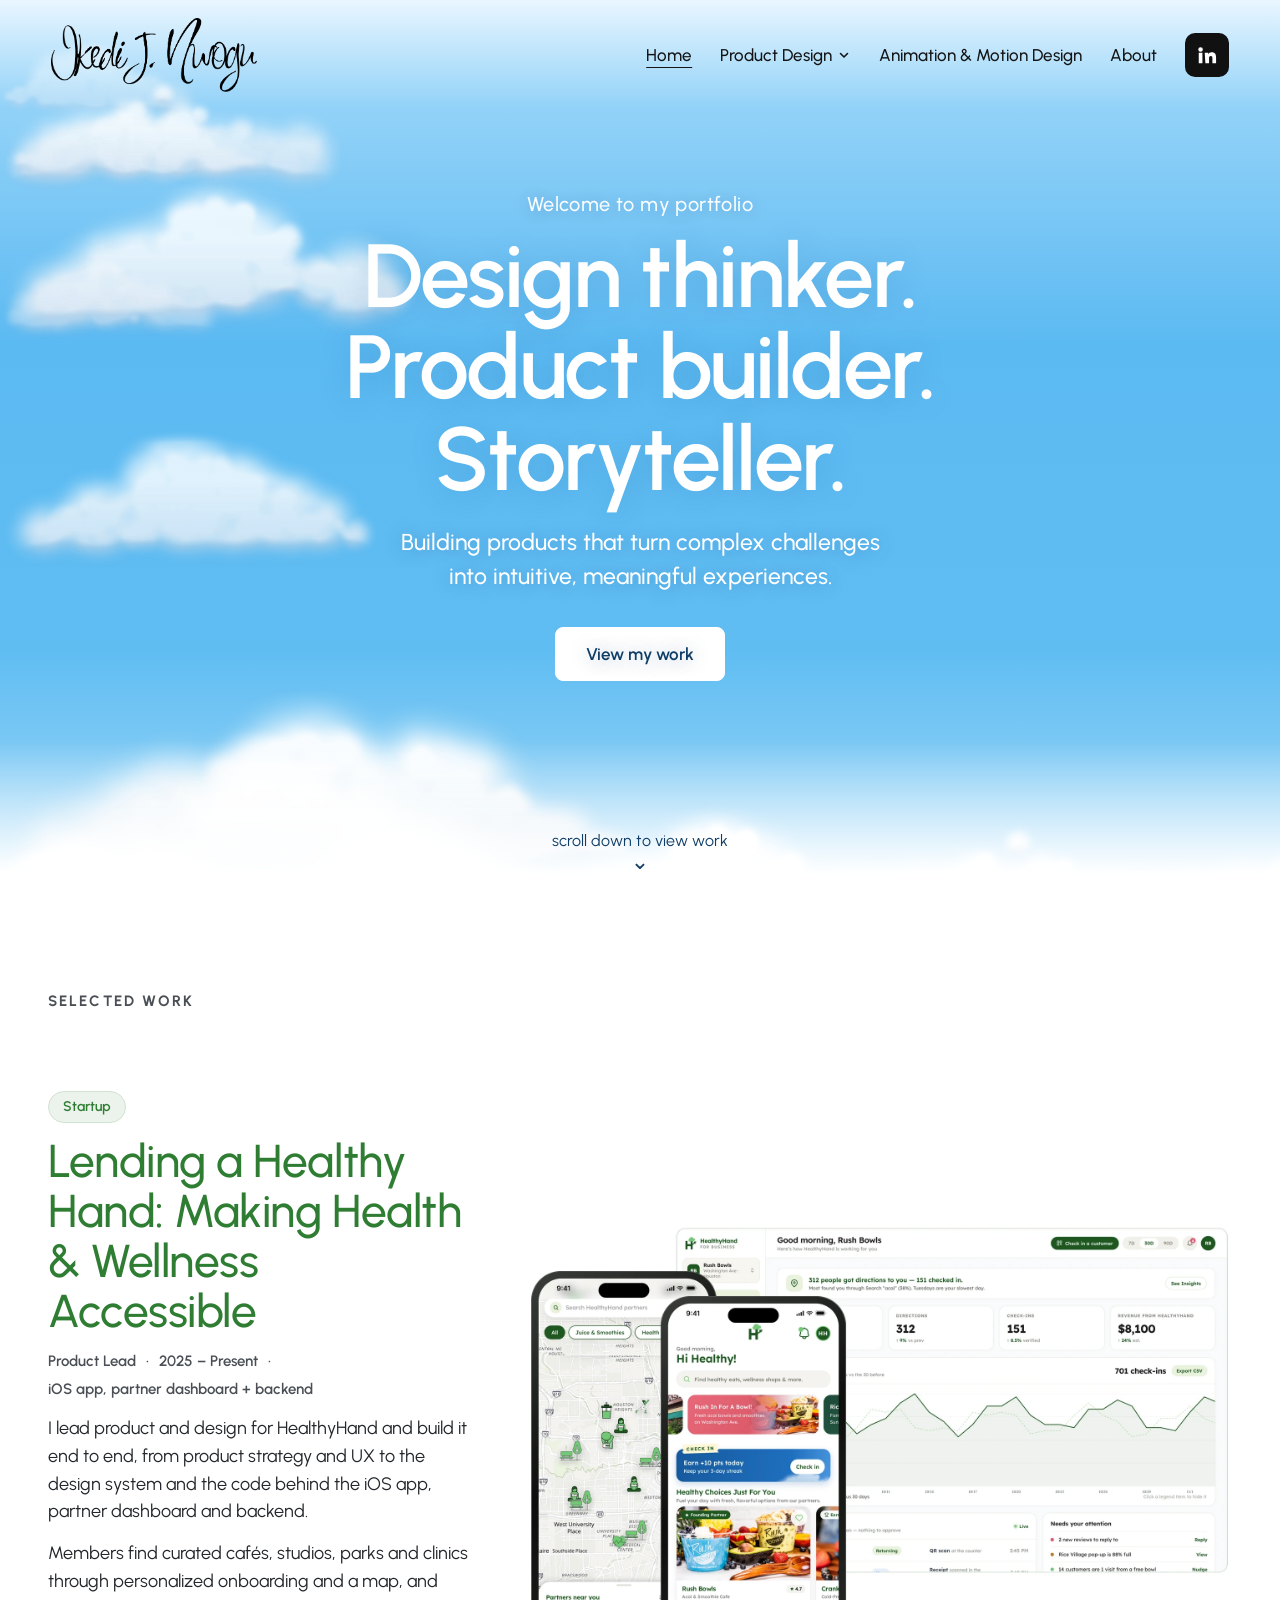
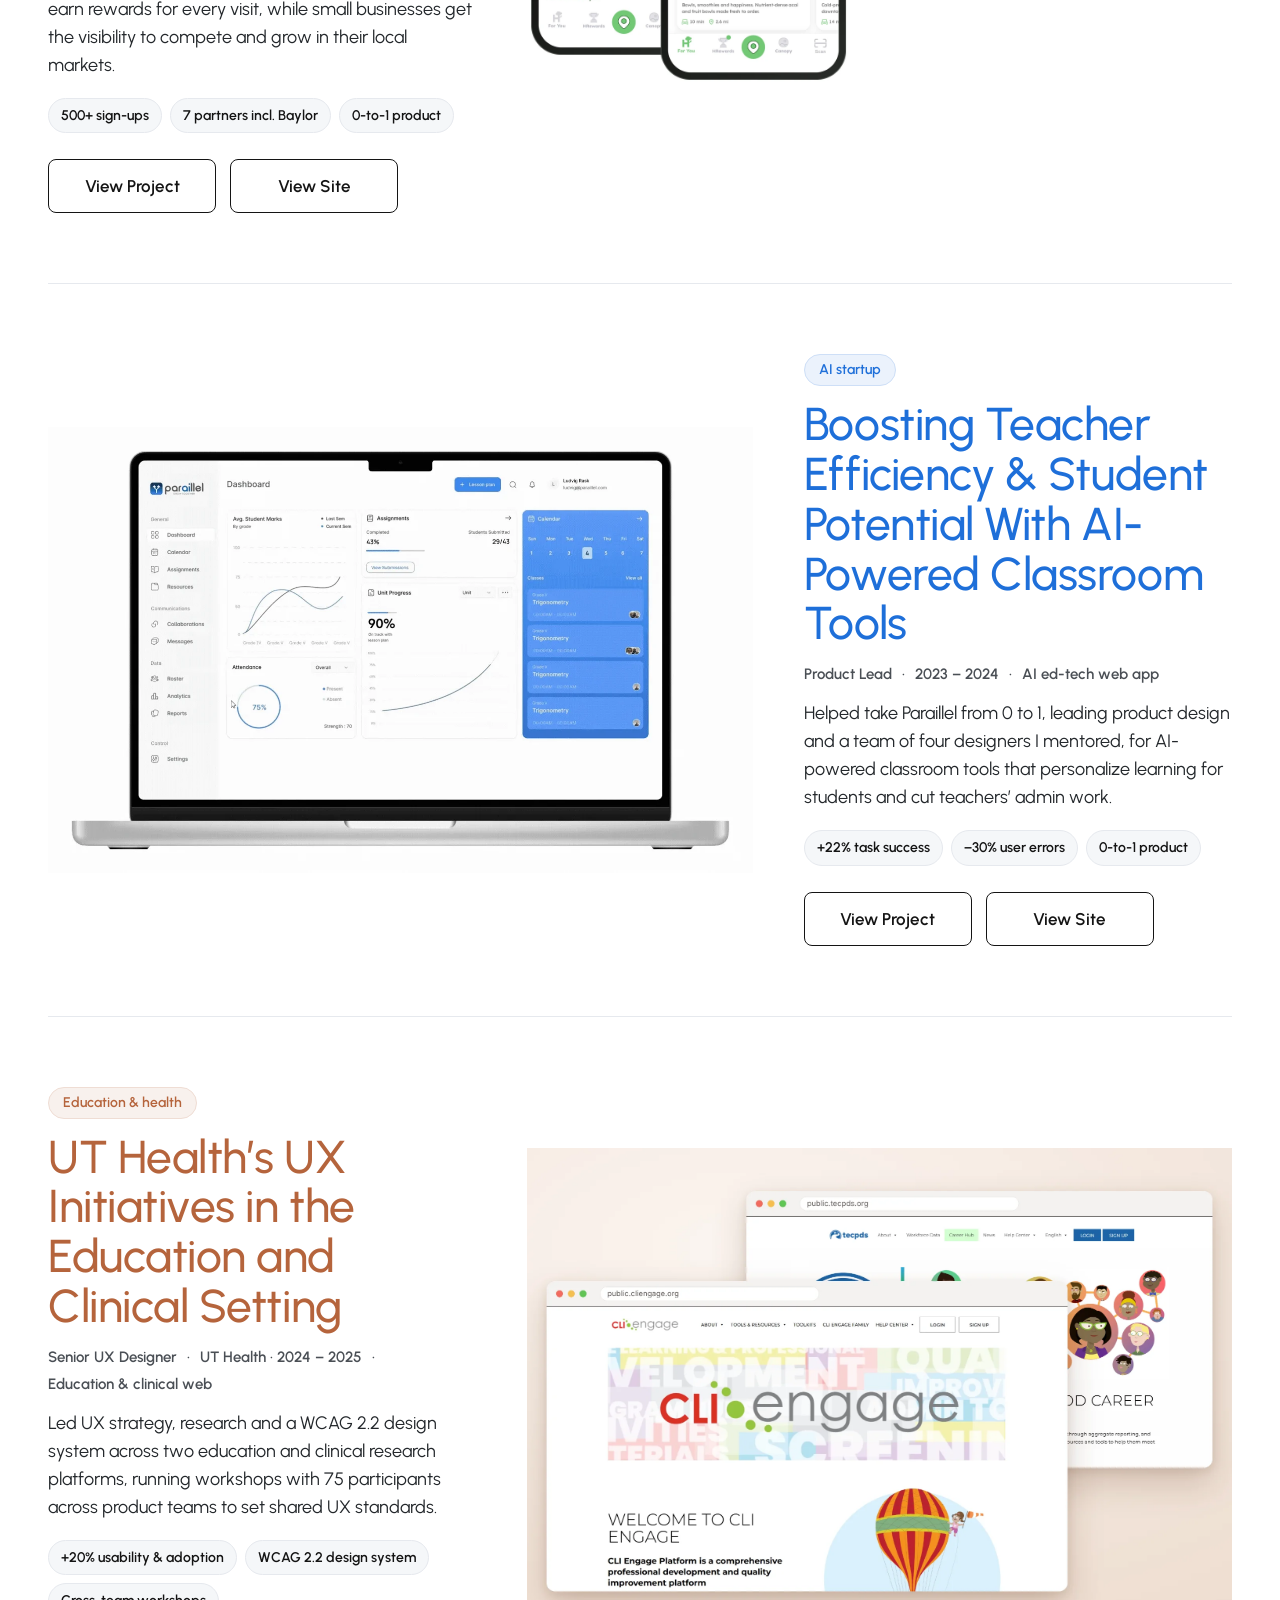
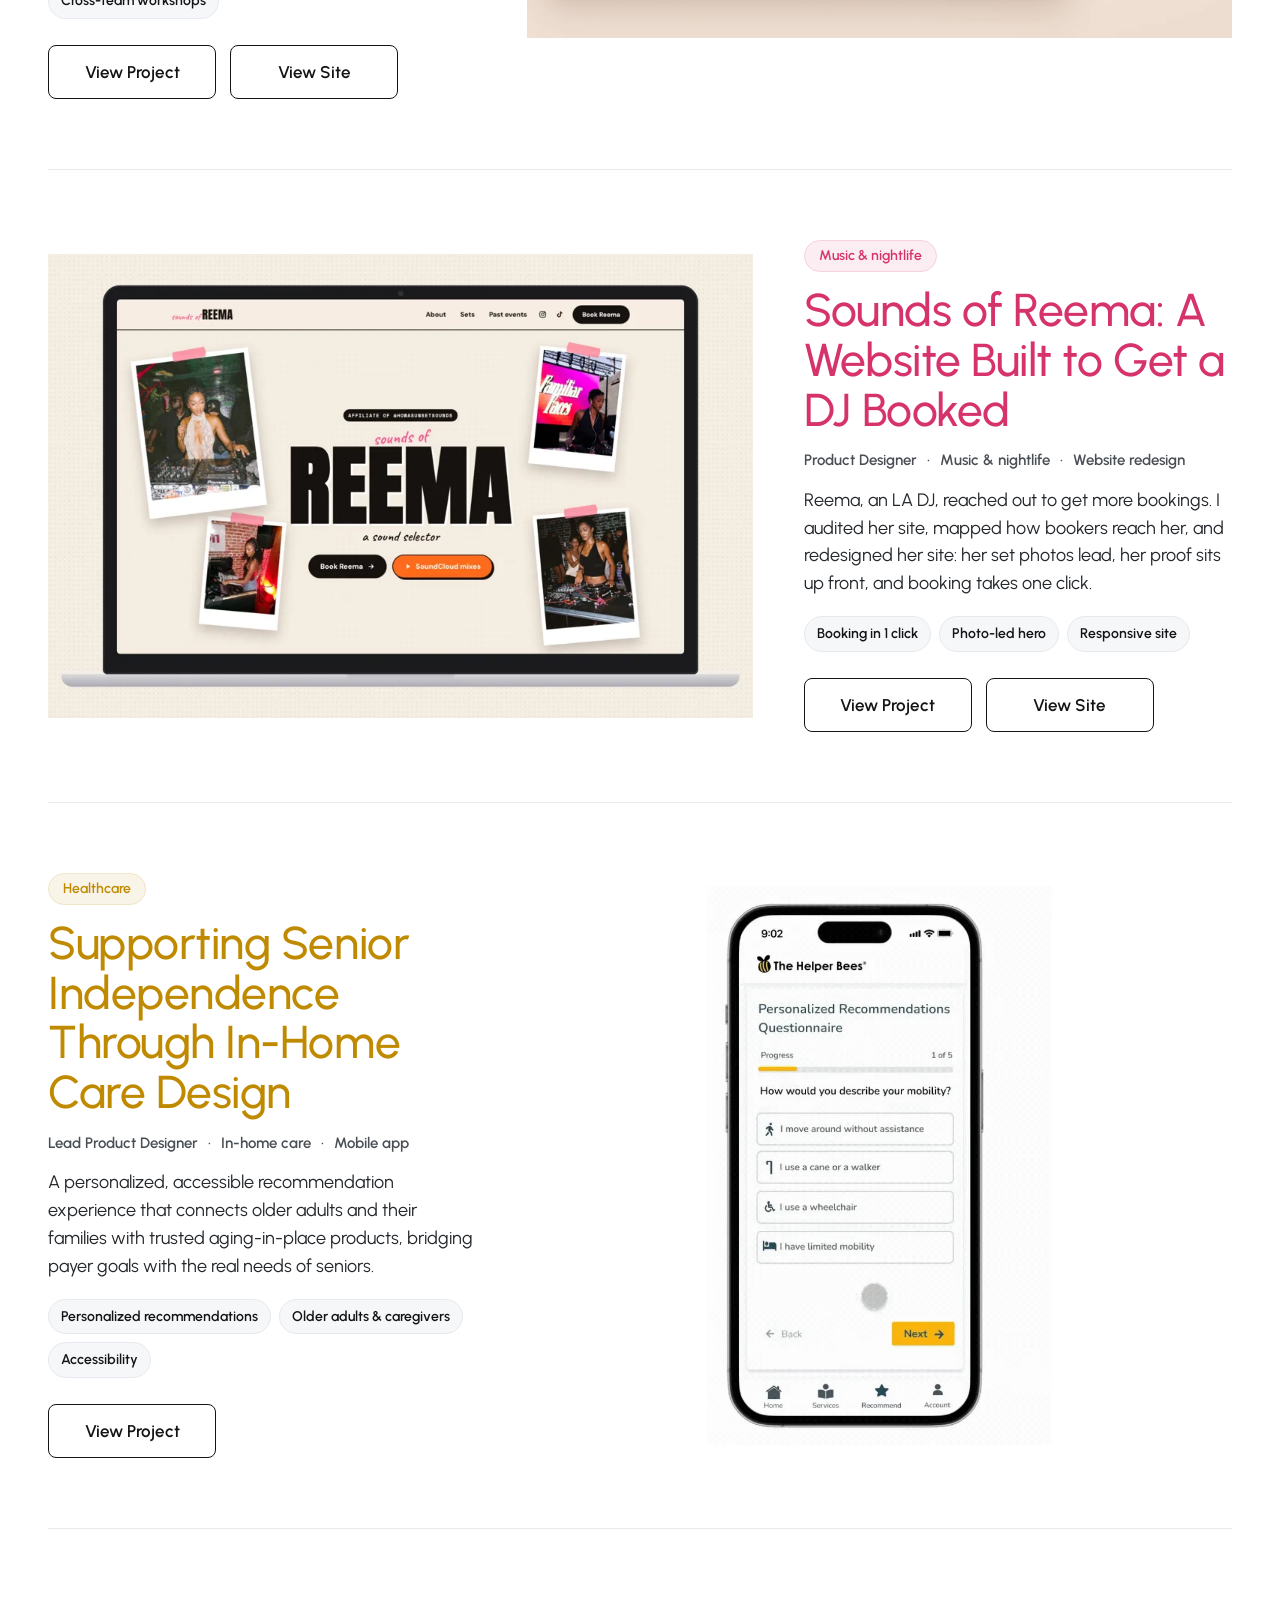
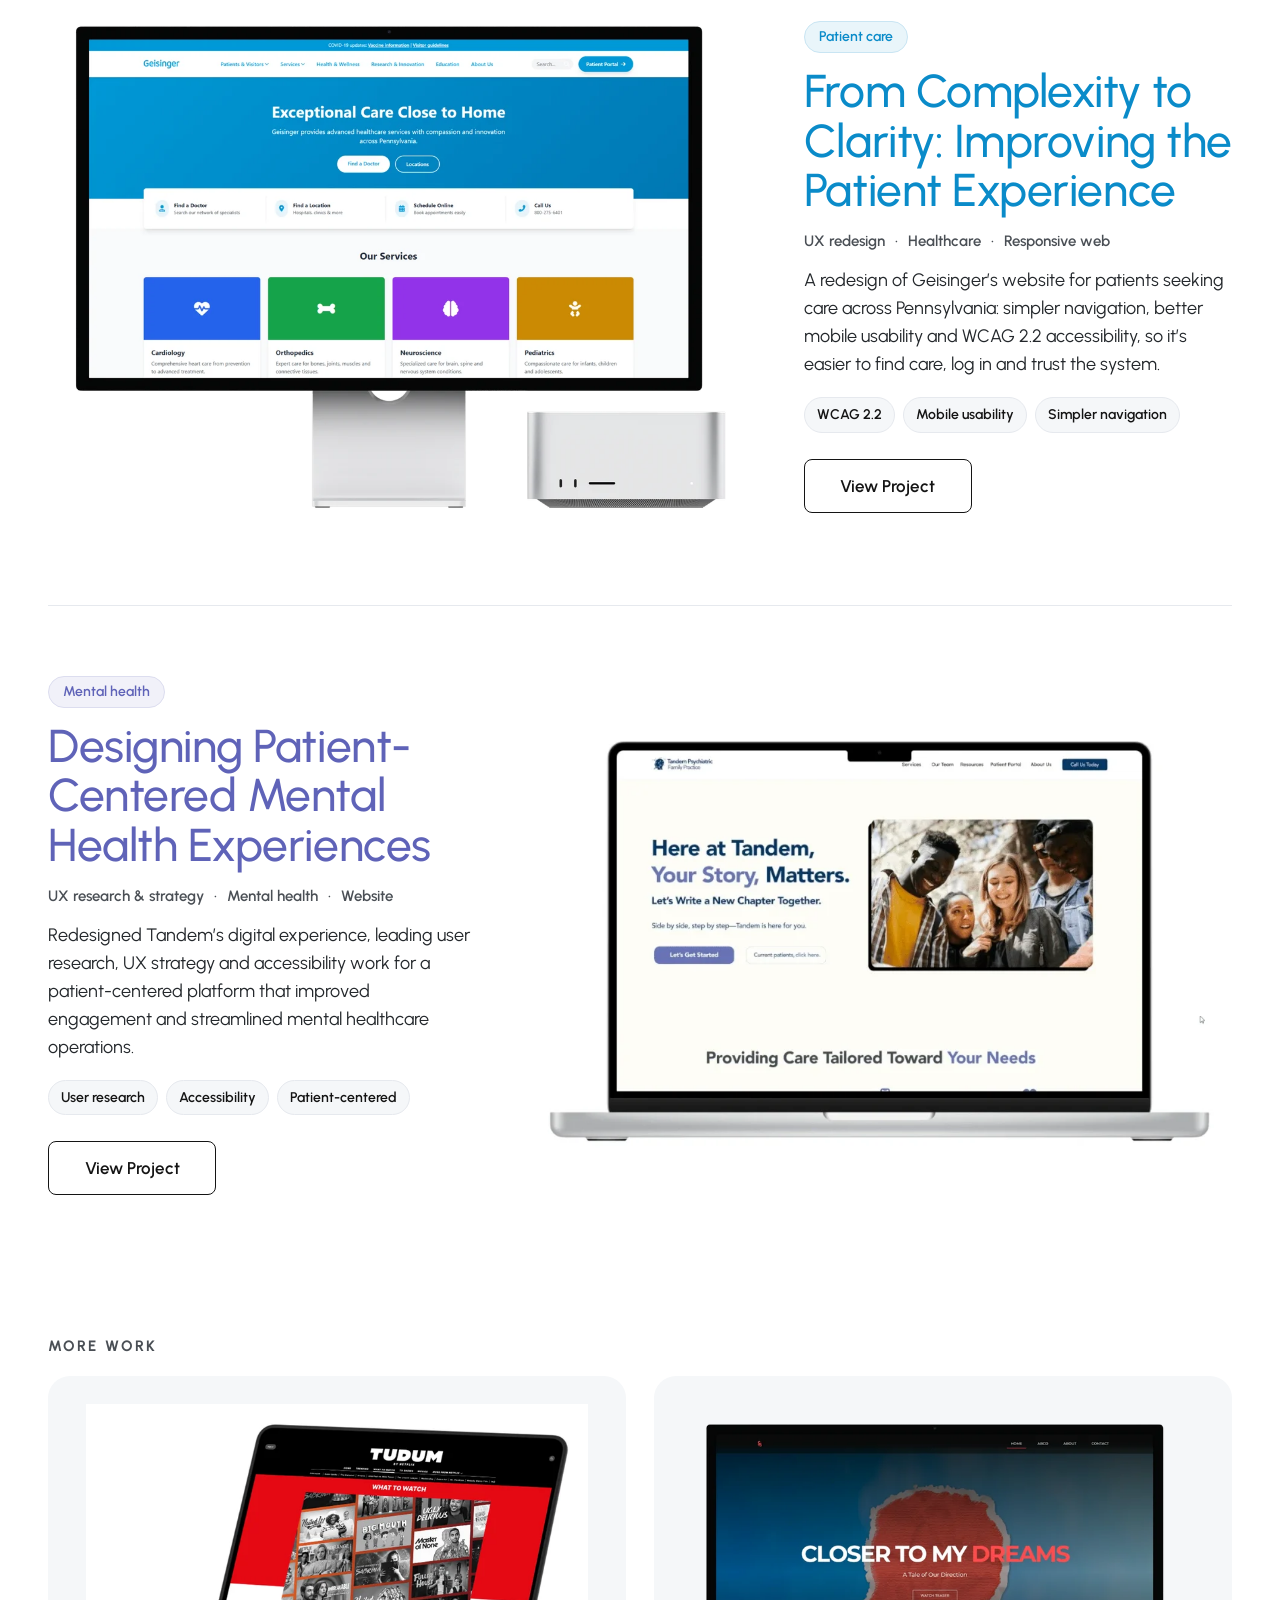
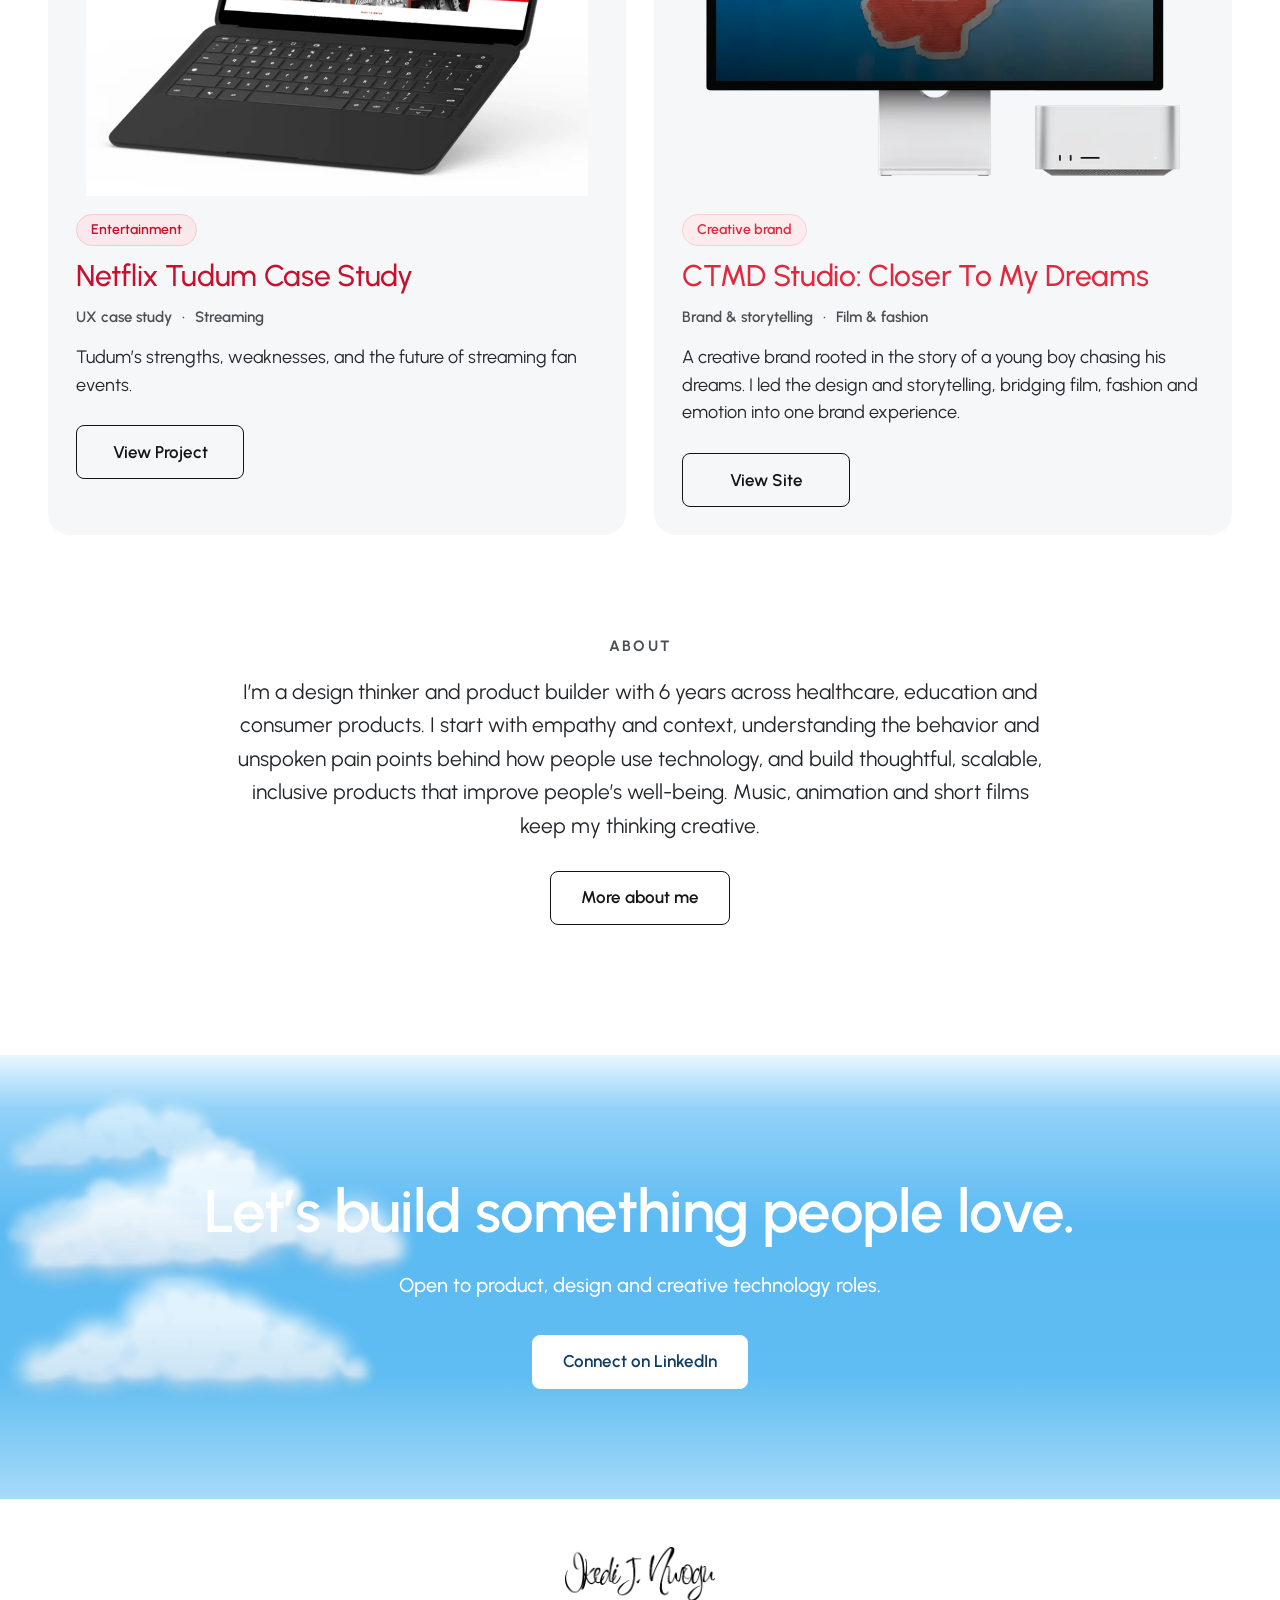
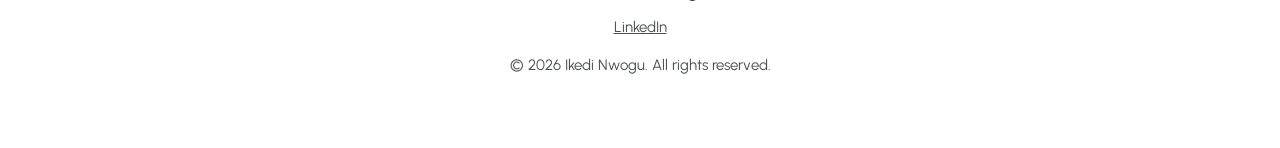
==== commit f4ddd926: "Home page: use the CLI Engage and TECPDS image for the UT Health card" ====
--- a/index.html
+++ b/index.html
@@ -46,7 +46,7 @@
 <main id="main" class="work">
   <span id="work" class="anchor"></span>
   <h2 class="sec">Selected work</h2>
-  <article class="row" id="healthyhand"><div class="txt"><p class="pill" style="--c:#2E7D32">Startup</p><h3 class="ttl" style="color:#2E7D32">Lending a Healthy Hand: Making Health &amp; Wellness Accessible</h3><p class="meta">Product Lead<span aria-hidden="true">·</span>2025 – Present<span aria-hidden="true">·</span>iOS app, partner dashboard + backend</p><p class="body">I lead product and design for HealthyHand and build it end to end, from product strategy and UX to the design system and the code behind the iOS app, partner dashboard and backend.</p><p class="body">Members find curated cafés, studios, parks and clinics through personalized onboarding and a map, and earn rewards for every visit, while small businesses get the visibility to compete and grow in their local markets.</p><ul class="chips"><li>500+ sign-ups</li><li>7 partners incl. Baylor</li><li>0-to-1 product</li></ul><div class="btns"><a class="btn" href="projects/healthyhand.html">View Project</a><a class="btn" href="https://www.healthyhand.co" target="_blank" rel="noopener">View Site</a></div></div><div class="pic"><img class="shot" src="assets/img/healthyhand.webp" alt="HealthyHand For You and Map screens on two iPhones in front of the partner business dashboard" loading="lazy" decoding="async"></div></article><article class="row flip" id="paraillel"><div class="txt"><p class="pill" style="--c:#1E6FD9">AI startup</p><h3 class="ttl" style="color:#1E6FD9">Boosting Teacher Efficiency &amp; Student Potential With AI-Powered Classroom Tools</h3><p class="meta">Product Lead<span aria-hidden="true">·</span>2023 – 2024<span aria-hidden="true">·</span>AI ed-tech web app</p><p class="body">Helped take Paraillel from 0 to 1, leading product design and a team of four designers I mentored, for AI-powered classroom tools that personalize learning for students and cut teachers’ admin work.</p><ul class="chips"><li>+22% task success</li><li>−30% user errors</li><li>0-to-1 product</li></ul><div class="btns"><a class="btn" href="projects/paraillel.html">View Project</a><a class="btn" href="https://paraillel.com/" target="_blank" rel="noopener">View Site</a></div></div><div class="pic"><video class="shot" src="assets/video/paraillel.mp4" poster="assets/img/paraillel.webp" autoplay muted loop playsinline preload="metadata" aria-label="Walkthrough of the Paraillel teacher dashboard and assignments on a laptop"></video></div></article><article class="row" id="cli"><div class="txt"><p class="pill" style="--c:#B5643C">Education &amp; health</p><h3 class="ttl" style="color:#B5643C">UT Health’s UX Initiatives in the Education and Clinical Setting</h3><p class="meta">Senior UX Designer<span aria-hidden="true">·</span>UT Health · 2024 – 2025<span aria-hidden="true">·</span>Education &amp; clinical web</p><p class="body">Led UX strategy, research and a WCAG 2.2 design system across two education and clinical research platforms, running workshops with 75 participants across product teams to set shared UX standards.</p><ul class="chips"><li>+20% usability &amp; adoption</li><li>WCAG 2.2 design system</li><li>Cross-team workshops</li></ul><div class="btns"><a class="btn" href="projects/cli.html">View Project</a><a class="btn" href="https://public.cliengage.org/" target="_blank" rel="noopener">View Site</a></div></div><div class="pic"><img class="shot" src="assets/img/cli.webp" alt="The CLI Engage platform on an iMac" loading="lazy" decoding="async"></div></article><article class="row flip" id="reema"><div class="txt"><p class="pill" style="--c:#D6336C">Music &amp; nightlife</p><h3 class="ttl" style="color:#D6336C">Sounds of Reema: A Website Built to Get a DJ Booked</h3><p class="meta">Product Designer<span aria-hidden="true">·</span>Music &amp; nightlife<span aria-hidden="true">·</span>Website redesign</p><p class="body">Reema, an LA DJ, reached out to get more bookings. I audited her site, mapped how bookers reach her, and redesigned her site: her set photos lead, her proof sits up front, and booking takes one click.</p><ul class="chips"><li>Booking in 1 click</li><li>Photo-led hero</li><li>Responsive site</li></ul><div class="btns"><a class="btn" href="projects/reema.html">View Project</a><a class="btn" href="https://soundsofreema.com/" target="_blank" rel="noopener">View Site</a></div></div><div class="pic"><img class="shot" src="assets/img/reema.webp" alt="The redesigned Sounds of Reema site on a laptop" loading="lazy" decoding="async"></div></article><article class="row" id="helperbees"><div class="txt"><p class="pill" style="--c:#C08A00">Healthcare</p><h3 class="ttl" style="color:#C08A00">Supporting Senior Independence Through In-Home Care Design</h3><p class="meta">Lead Product Designer<span aria-hidden="true">·</span>In-home care<span aria-hidden="true">·</span>Mobile app</p><p class="body">A personalized, accessible recommendation experience that connects older adults and their families with trusted aging-in-place products, bridging payer goals with the real needs of seniors.</p><ul class="chips"><li>Personalized recommendations</li><li>Older adults &amp; caregivers</li><li>Accessibility</li></ul><div class="btns"><a class="btn" href="projects/helper-bees.html">View Project</a></div></div><div class="pic"><video class="shot tall" src="assets/video/hb-flow.mp4" poster="assets/img/hb/flow-poster.webp" autoplay muted loop playsinline preload="metadata" aria-label="The Helper Bees recommendations questionnaire on an iPhone, step by step"></video></div></article><article class="row flip" id="geisinger"><div class="txt"><p class="pill" style="--c:#0A8BC9">Patient care</p><h3 class="ttl" style="color:#0A8BC9">From Complexity to Clarity: Improving the Patient Experience</h3><p class="meta">UX redesign<span aria-hidden="true">·</span>Healthcare<span aria-hidden="true">·</span>Responsive web</p><p class="body">A redesign of Geisinger’s website for patients seeking care across Pennsylvania: simpler navigation, better mobile usability and WCAG 2.2 accessibility, so it’s easier to find care, log in and trust the system.</p><ul class="chips"><li>WCAG 2.2</li><li>Mobile usability</li><li>Simpler navigation</li></ul><div class="btns"><a class="btn" href="https://ikejustis.github.io/geisinger-redesign/" target="_blank" rel="noopener">View Project</a></div></div><div class="pic"><img class="shot" src="assets/img/geisinger.webp" alt="Redesigned Geisinger website on a desktop monitor" loading="lazy" decoding="async"></div></article><article class="row" id="tandem"><div class="txt"><p class="pill" style="--c:#5F63B8">Mental health</p><h3 class="ttl" style="color:#5F63B8">Designing Patient-Centered Mental Health Experiences</h3><p class="meta">UX research &amp; strategy<span aria-hidden="true">·</span>Mental health<span aria-hidden="true">·</span>Website</p><p class="body">Redesigned Tandem’s digital experience, leading user research, UX strategy and accessibility work for a patient-centered platform that improved engagement and streamlined mental healthcare operations.</p><ul class="chips"><li>User research</li><li>Accessibility</li><li>Patient-centered</li></ul><div class="btns"><a class="btn" href="projects/tandem.html">View Project</a></div></div><div class="pic"><img class="shot" src="assets/img/tandem.webp" alt="Tandem Psychiatric website on a laptop" loading="lazy" decoding="async"></div></article>
+  <article class="row" id="healthyhand"><div class="txt"><p class="pill" style="--c:#2E7D32">Startup</p><h3 class="ttl" style="color:#2E7D32">Lending a Healthy Hand: Making Health &amp; Wellness Accessible</h3><p class="meta">Product Lead<span aria-hidden="true">·</span>2025 – Present<span aria-hidden="true">·</span>iOS app, partner dashboard + backend</p><p class="body">I lead product and design for HealthyHand and build it end to end, from product strategy and UX to the design system and the code behind the iOS app, partner dashboard and backend.</p><p class="body">Members find curated cafés, studios, parks and clinics through personalized onboarding and a map, and earn rewards for every visit, while small businesses get the visibility to compete and grow in their local markets.</p><ul class="chips"><li>500+ sign-ups</li><li>7 partners incl. Baylor</li><li>0-to-1 product</li></ul><div class="btns"><a class="btn" href="projects/healthyhand.html">View Project</a><a class="btn" href="https://www.healthyhand.co" target="_blank" rel="noopener">View Site</a></div></div><div class="pic"><img class="shot" src="assets/img/healthyhand.webp" alt="HealthyHand For You and Map screens on two iPhones in front of the partner business dashboard" loading="lazy" decoding="async"></div></article><article class="row flip" id="paraillel"><div class="txt"><p class="pill" style="--c:#1E6FD9">AI startup</p><h3 class="ttl" style="color:#1E6FD9">Boosting Teacher Efficiency &amp; Student Potential With AI-Powered Classroom Tools</h3><p class="meta">Product Lead<span aria-hidden="true">·</span>2023 – 2024<span aria-hidden="true">·</span>AI ed-tech web app</p><p class="body">Helped take Paraillel from 0 to 1, leading product design and a team of four designers I mentored, for AI-powered classroom tools that personalize learning for students and cut teachers’ admin work.</p><ul class="chips"><li>+22% task success</li><li>−30% user errors</li><li>0-to-1 product</li></ul><div class="btns"><a class="btn" href="projects/paraillel.html">View Project</a><a class="btn" href="https://paraillel.com/" target="_blank" rel="noopener">View Site</a></div></div><div class="pic"><video class="shot" src="assets/video/paraillel.mp4" poster="assets/img/paraillel.webp" autoplay muted loop playsinline preload="metadata" aria-label="Walkthrough of the Paraillel teacher dashboard and assignments on a laptop"></video></div></article><article class="row" id="cli"><div class="txt"><p class="pill" style="--c:#B5643C">Education &amp; health</p><h3 class="ttl" style="color:#B5643C">UT Health’s UX Initiatives in the Education and Clinical Setting</h3><p class="meta">Senior UX Designer<span aria-hidden="true">·</span>UT Health · 2024 – 2025<span aria-hidden="true">·</span>Education &amp; clinical web</p><p class="body">Led UX strategy, research and a WCAG 2.2 design system across two education and clinical research platforms, running workshops with 75 participants across product teams to set shared UX standards.</p><ul class="chips"><li>+20% usability &amp; adoption</li><li>WCAG 2.2 design system</li><li>Cross-team workshops</li></ul><div class="btns"><a class="btn" href="projects/cli.html">View Project</a><a class="btn" href="https://public.cliengage.org/" target="_blank" rel="noopener">View Site</a></div></div><div class="pic"><img class="shot" src="assets/img/cli/hero-platforms.webp" alt="CLI Engage and TECPDS, the two platforms I designed for, in browser windows" loading="lazy" decoding="async"></div></article><article class="row flip" id="reema"><div class="txt"><p class="pill" style="--c:#D6336C">Music &amp; nightlife</p><h3 class="ttl" style="color:#D6336C">Sounds of Reema: A Website Built to Get a DJ Booked</h3><p class="meta">Product Designer<span aria-hidden="true">·</span>Music &amp; nightlife<span aria-hidden="true">·</span>Website redesign</p><p class="body">Reema, an LA DJ, reached out to get more bookings. I audited her site, mapped how bookers reach her, and redesigned her site: her set photos lead, her proof sits up front, and booking takes one click.</p><ul class="chips"><li>Booking in 1 click</li><li>Photo-led hero</li><li>Responsive site</li></ul><div class="btns"><a class="btn" href="projects/reema.html">View Project</a><a class="btn" href="https://soundsofreema.com/" target="_blank" rel="noopener">View Site</a></div></div><div class="pic"><img class="shot" src="assets/img/reema.webp" alt="The redesigned Sounds of Reema site on a laptop" loading="lazy" decoding="async"></div></article><article class="row" id="helperbees"><div class="txt"><p class="pill" style="--c:#C08A00">Healthcare</p><h3 class="ttl" style="color:#C08A00">Supporting Senior Independence Through In-Home Care Design</h3><p class="meta">Lead Product Designer<span aria-hidden="true">·</span>In-home care<span aria-hidden="true">·</span>Mobile app</p><p class="body">A personalized, accessible recommendation experience that connects older adults and their families with trusted aging-in-place products, bridging payer goals with the real needs of seniors.</p><ul class="chips"><li>Personalized recommendations</li><li>Older adults &amp; caregivers</li><li>Accessibility</li></ul><div class="btns"><a class="btn" href="projects/helper-bees.html">View Project</a></div></div><div class="pic"><video class="shot tall" src="assets/video/hb-flow.mp4" poster="assets/img/hb/flow-poster.webp" autoplay muted loop playsinline preload="metadata" aria-label="The Helper Bees recommendations questionnaire on an iPhone, step by step"></video></div></article><article class="row flip" id="geisinger"><div class="txt"><p class="pill" style="--c:#0A8BC9">Patient care</p><h3 class="ttl" style="color:#0A8BC9">From Complexity to Clarity: Improving the Patient Experience</h3><p class="meta">UX redesign<span aria-hidden="true">·</span>Healthcare<span aria-hidden="true">·</span>Responsive web</p><p class="body">A redesign of Geisinger’s website for patients seeking care across Pennsylvania: simpler navigation, better mobile usability and WCAG 2.2 accessibility, so it’s easier to find care, log in and trust the system.</p><ul class="chips"><li>WCAG 2.2</li><li>Mobile usability</li><li>Simpler navigation</li></ul><div class="btns"><a class="btn" href="https://ikejustis.github.io/geisinger-redesign/" target="_blank" rel="noopener">View Project</a></div></div><div class="pic"><img class="shot" src="assets/img/geisinger.webp" alt="Redesigned Geisinger website on a desktop monitor" loading="lazy" decoding="async"></div></article><article class="row" id="tandem"><div class="txt"><p class="pill" style="--c:#5F63B8">Mental health</p><h3 class="ttl" style="color:#5F63B8">Designing Patient-Centered Mental Health Experiences</h3><p class="meta">UX research &amp; strategy<span aria-hidden="true">·</span>Mental health<span aria-hidden="true">·</span>Website</p><p class="body">Redesigned Tandem’s digital experience, leading user research, UX strategy and accessibility work for a patient-centered platform that improved engagement and streamlined mental healthcare operations.</p><ul class="chips"><li>User research</li><li>Accessibility</li><li>Patient-centered</li></ul><div class="btns"><a class="btn" href="projects/tandem.html">View Project</a></div></div><div class="pic"><img class="shot" src="assets/img/tandem.webp" alt="Tandem Psychiatric website on a laptop" loading="lazy" decoding="async"></div></article>
   <section class="more" aria-labelledby="more-h"><h2 id="more-h" class="sec">More work</h2><div class="more-grid"><article class="mini" id="tudum"><div class="pic"><img class="shot" src="assets/img/tudum.webp" alt="Netflix Tudum site on a laptop" loading="lazy" decoding="async"></div><div class="txt"><p class="pill" style="--c:#C8102E">Entertainment</p><h3 class="ttl" style="color:#C8102E">Netflix Tudum Case Study</h3><p class="meta">UX case study<span aria-hidden="true">·</span>Streaming</p><p class="body">Tudum’s strengths, weaknesses, and the future of streaming fan events.</p><div class="btns"><a class="btn" href="projects/tudum.html">View Project</a></div></div></article><article class="mini" id="ctmd"><div class="pic"><img class="shot" src="assets/img/ctmd.webp" alt="CTMD Studio website on a desktop monitor" loading="lazy" decoding="async"></div><div class="txt"><p class="pill" style="--c:#E0283F">Creative brand</p><h3 class="ttl" style="color:#E0283F">CTMD Studio: Closer To My Dreams</h3><p class="meta">Brand &amp; storytelling<span aria-hidden="true">·</span>Film &amp; fashion</p><p class="body">A creative brand rooted in the story of a young boy chasing his dreams. I led the design and storytelling, bridging film, fashion and emotion into one brand experience.</p><div class="btns"><a class="btn" href="https://www.ctmdstudio.com/#home-section" target="_blank" rel="noopener">View Site</a></div></div></article></div></section>
   <section class="about" aria-labelledby="about-h">
     <h2 id="about-h" class="sec">About</h2>
--- a/css/site.css
+++ b/css/site.css
@@ -467,3 +467,4 @@
 .toc-ph:first-child { margin-top: 0; }
 .toc-ph span { color: var(--c); margin-right: 6px; }
 .toc a { padding-left: 22px; }
+.screens .fig img { border: 1px solid var(--line); }
